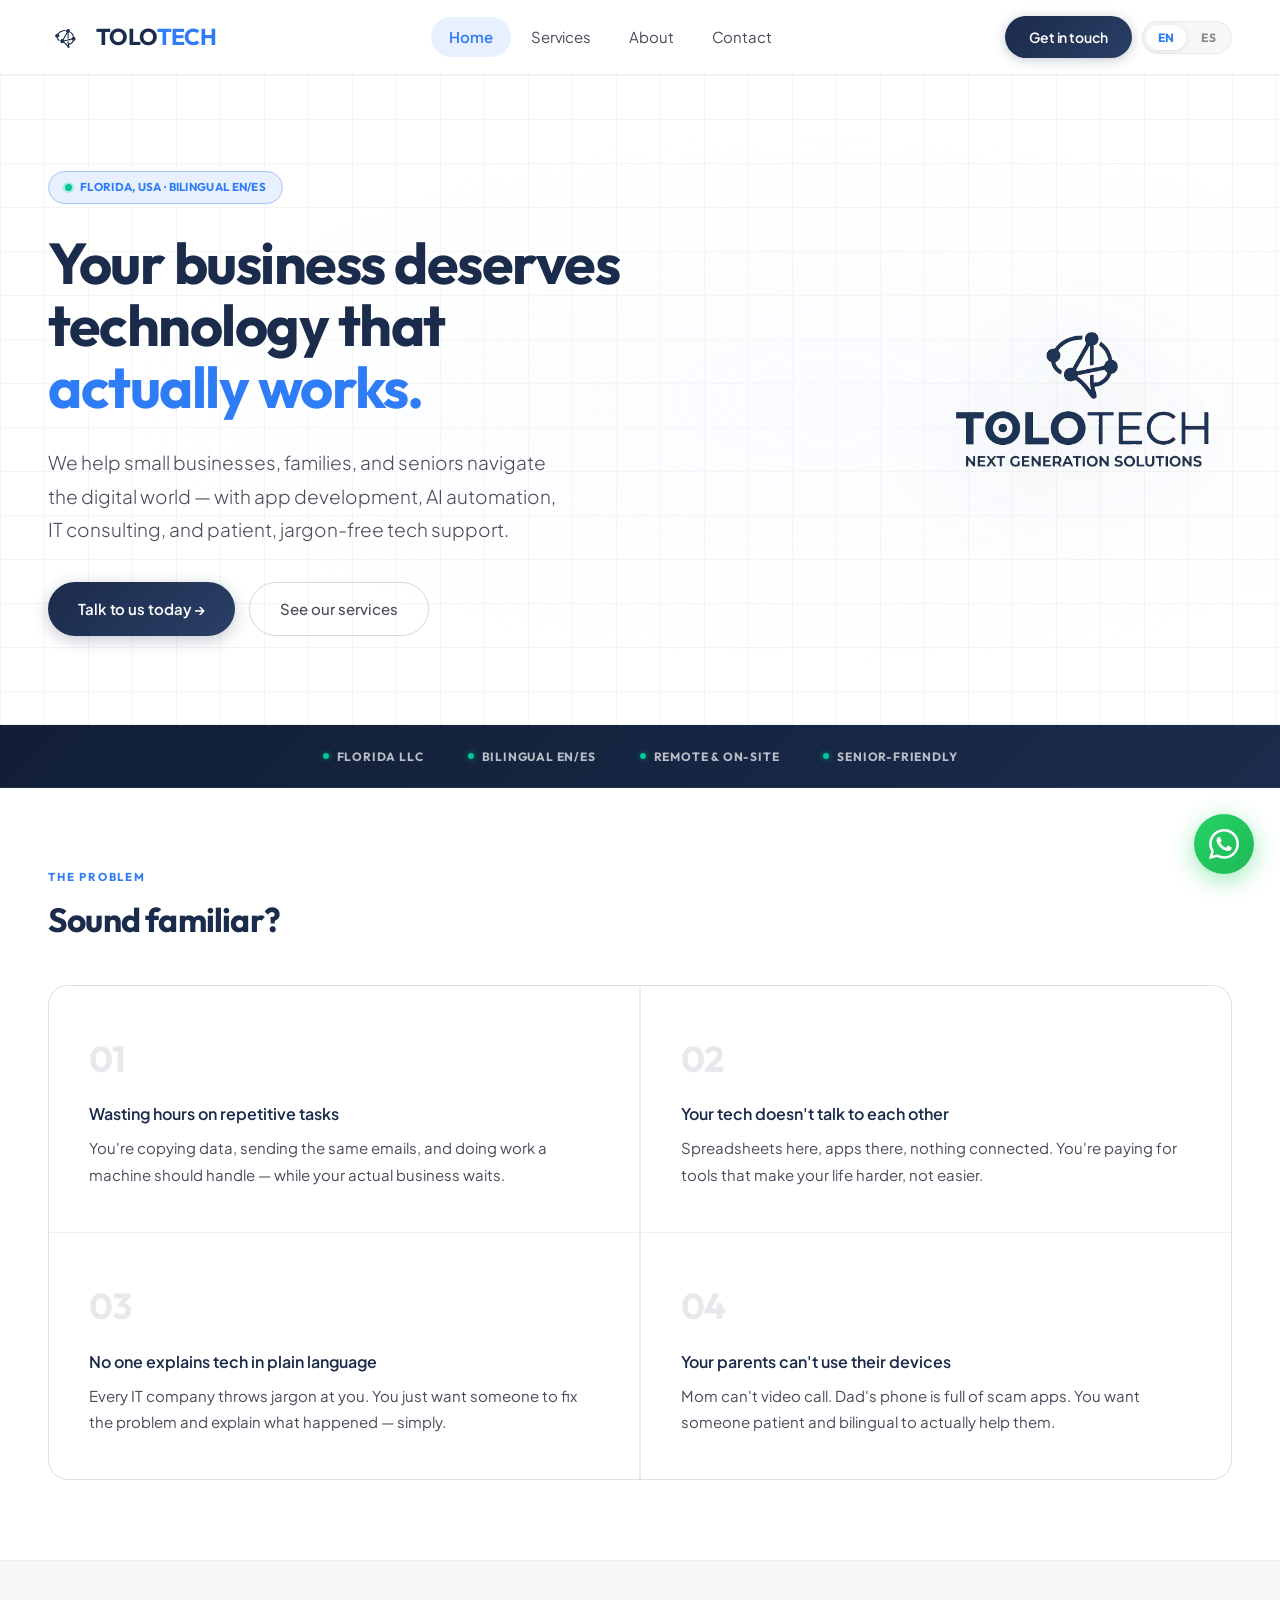
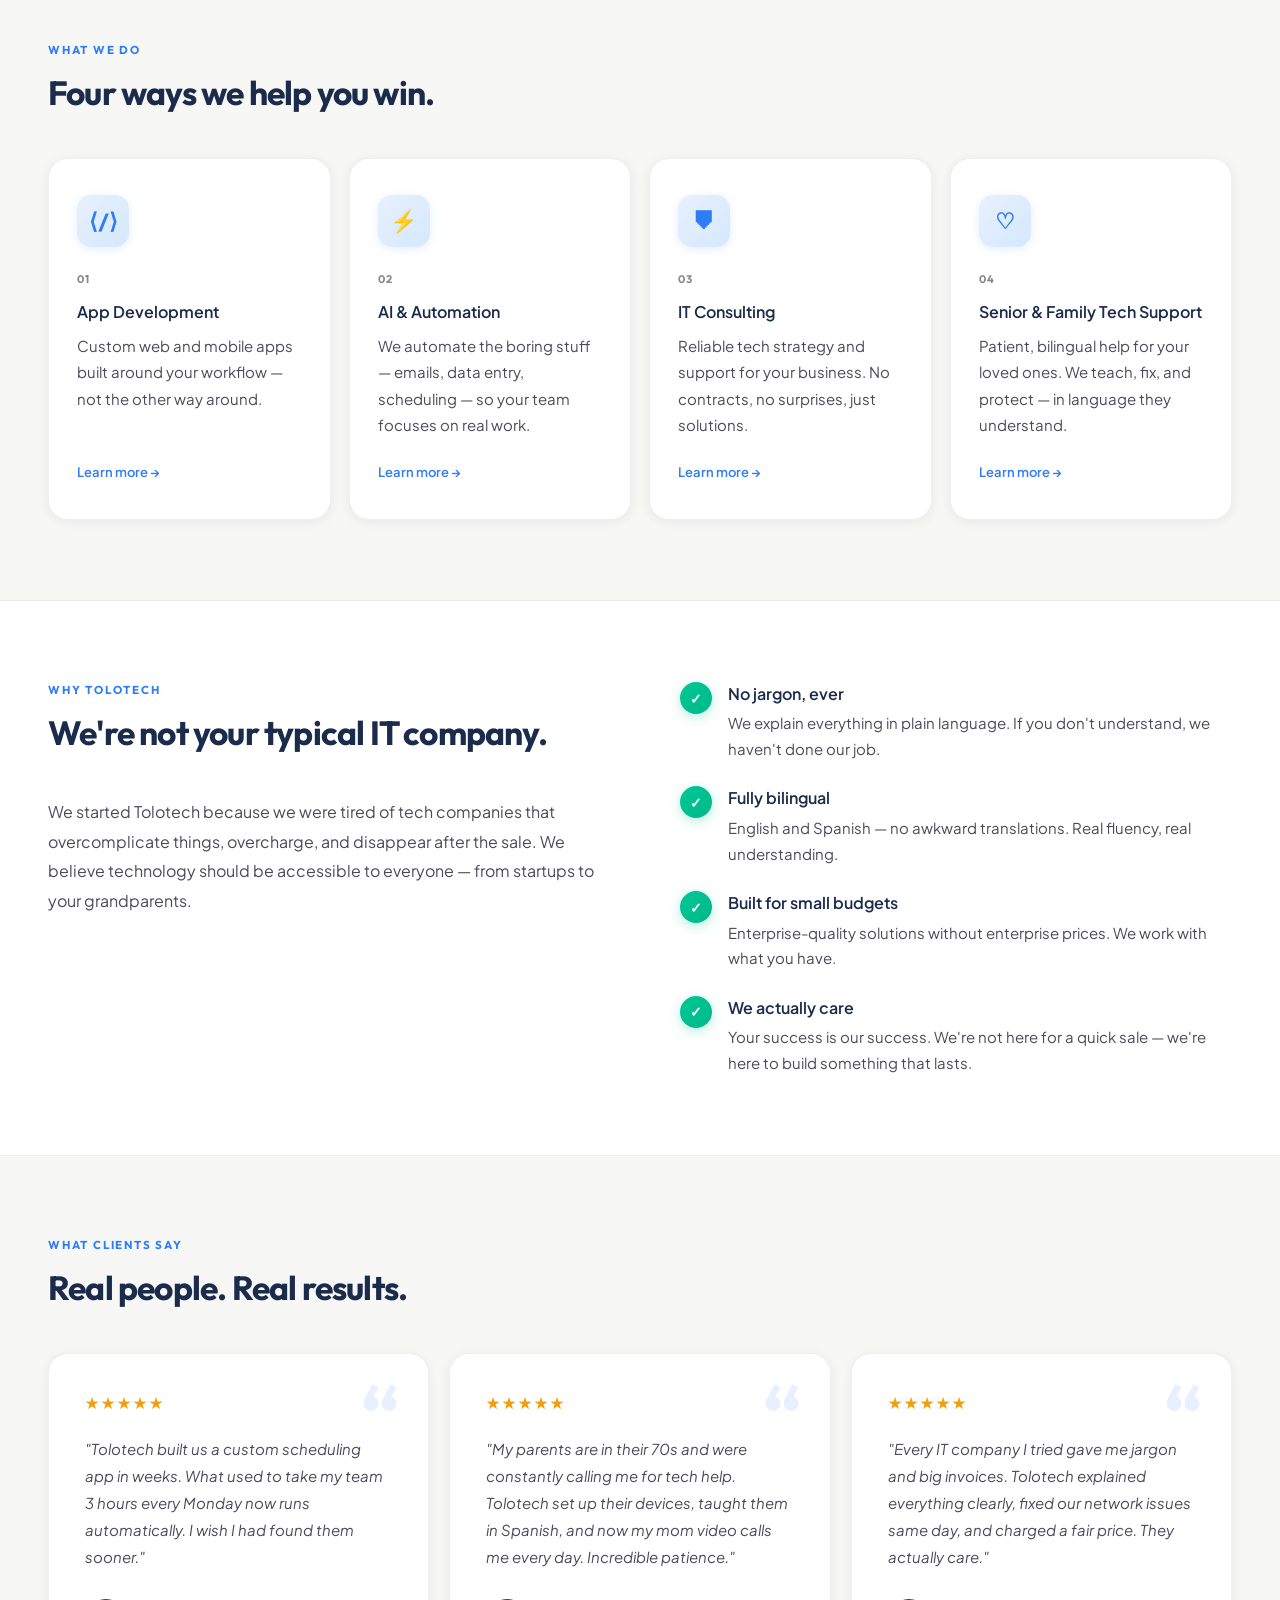
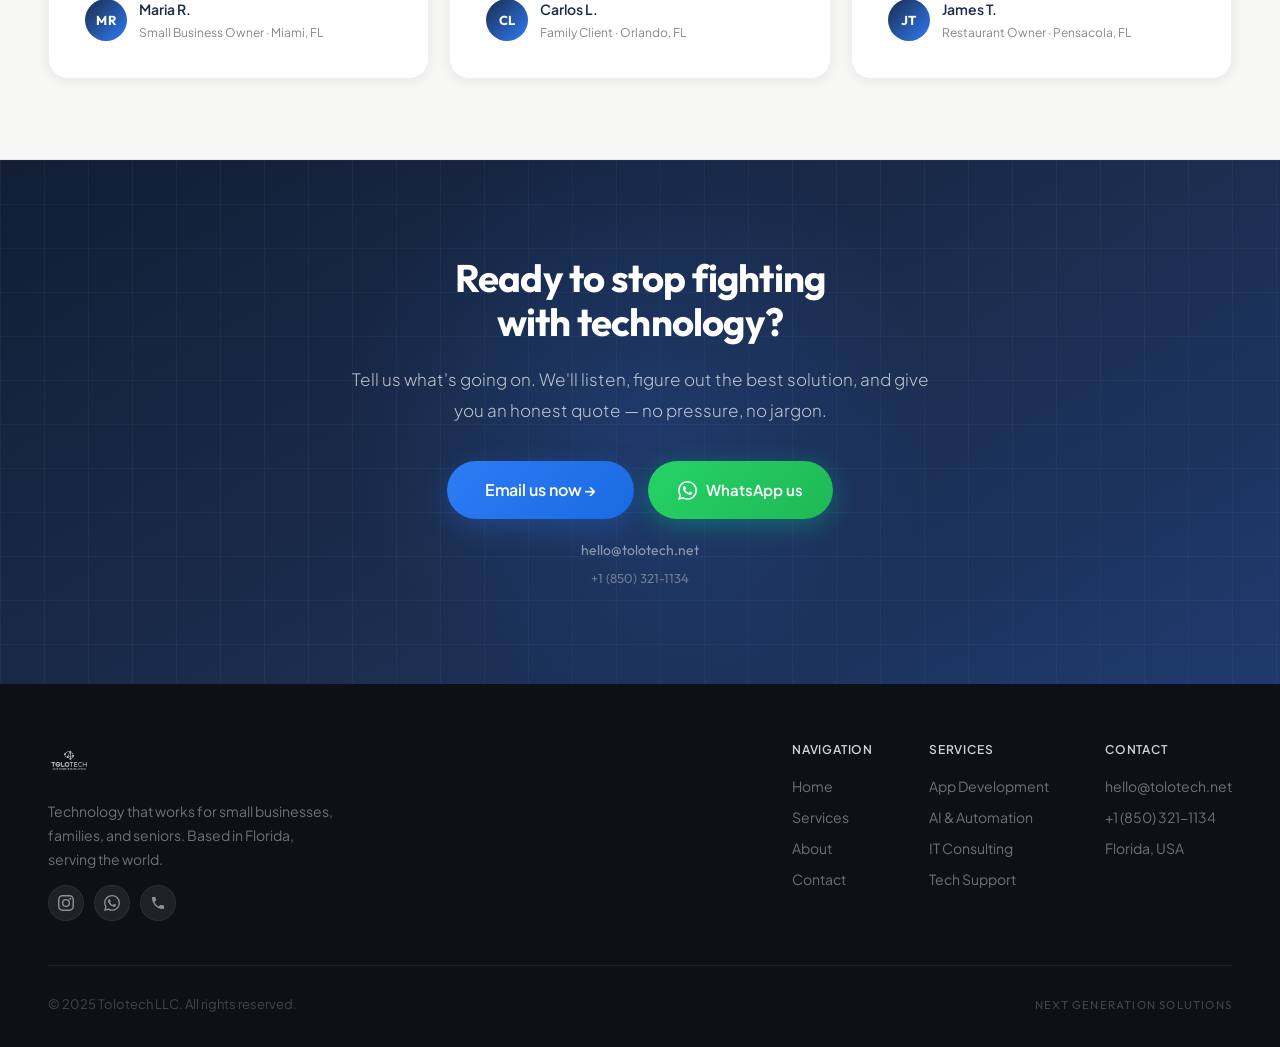
==== index.html @ fdf42aa0 "Replace Gmail with hello@tolotech.net + add testimonials section Co-Authored-By: Claude Sonnet 4.6 <" ====
<!DOCTYPE html>
<html lang="en">
<head>
<meta charset="UTF-8"><meta name="viewport" content="width=device-width, initial-scale=1.0">
<title>Tolotech — Next Generation Solutions</title>
<meta name="description" content="Florida-based tech company helping small businesses, families & seniors. App development, AI automation, IT consulting & bilingual tech support.">
<link rel="icon" type="image/png" href="assets/icon.png">
<link rel="preconnect" href="https://fonts.googleapis.com">
<link rel="preconnect" href="https://fonts.gstatic.com" crossorigin>
<link href="https://fonts.googleapis.com/css2?family=Plus+Jakarta+Sans:wght@300;400;500;600;700;800&family=Outfit:wght@400;600;700;800&display=swap" rel="stylesheet">
<link rel="stylesheet" href="assets/style.css">
</head>
<body>
<nav class="t-nav" id="navbar">
<a href="index.html" class="t-logo-wrap"><img src="assets/icon.png" alt="Tolotech" class="t-logo-icon"><span class="t-logo-text">TOLO<span>TECH</span></span></a>
<div class="t-nav-center">
<a href="index.html" class="t-nav-link active" id="nav-home">Home</a>
<a href="services.html" class="t-nav-link" id="nav-services">Services</a>
<a href="about.html" class="t-nav-link" id="nav-about">About</a>
<a href="contact.html" class="t-nav-link" id="nav-contact">Contact</a>
</div>
<div class="t-nav-right">
<a href="contact.html" class="t-nav-cta" id="nav-cta">Get in touch</a>
<div class="lang-toggle"><button class="lang-btn active" id="btn-en" onclick="setLang('en')">EN</button><button class="lang-btn" id="btn-es" onclick="setLang('es')">ES</button></div>
<button class="t-hamburger" onclick="toggleMenu()" aria-label="Menu"><span></span><span></span><span></span></button>
</div>
<div class="t-mobile-menu" id="mobile-menu">
<a href="index.html" class="t-mobile-link active" id="m-nav-home">Home</a>
<a href="services.html" class="t-mobile-link" id="m-nav-services">Services</a>
<a href="about.html" class="t-mobile-link" id="m-nav-about">About</a>
<a href="contact.html" class="t-mobile-link" id="m-nav-contact">Contact</a>
</div>
</nav>

<section class="t-hero">
<div class="t-grid-bg"></div>
<div class="t-hero-content">
<div class="t-badge"><div class="t-badge-dot"></div><span id="hero-badge">FLORIDA, USA · BILINGUAL EN/ES</span></div>
<h1 id="hero-h1">Your business deserves<br>technology that<br><span class="ta">actually works.</span></h1>
<p class="t-hero-sub" id="hero-sub">We help small businesses, families, and seniors navigate the digital world — with app development, AI automation, IT consulting, and patient, jargon-free tech support.</p>
<div class="t-hero-actions">
<a href="contact.html" class="t-btn-primary"><span id="hero-cta1">Talk to us today →</span></a>
<a href="services.html" class="t-btn-ghost"><span id="hero-cta2">See our services</span></a>
</div>
</div>
<div class="t-hero-visual"><img src="assets/logo.png" alt="Tolotech" class="t-hero-logo"></div>
</section>

<div class="t-trust">
<div class="t-trust-item"><div class="t-trust-dot"></div><span id="tr1">FLORIDA LLC</span></div>
<div class="t-trust-item"><div class="t-trust-dot"></div><span id="tr2">BILINGUAL EN/ES</span></div>
<div class="t-trust-item"><div class="t-trust-dot"></div><span id="tr3">REMOTE & ON-SITE</span></div>
<div class="t-trust-item"><div class="t-trust-dot"></div><span id="tr4">SENIOR-FRIENDLY</span></div>
</div>

<section class="t-problems">
<div class="t-section-label" id="prob-label">THE PROBLEM</div>
<h2 class="t-section-h2" id="prob-h2">Sound familiar?</h2>
<div class="t-problem-grid">
<div class="t-problem-card"><div class="t-problem-num">01</div><h3 id="pr1-h">Wasting hours on repetitive tasks</h3><p id="pr1-p">You're copying data, sending the same emails, and doing work a machine should handle — while your actual business waits.</p></div>
<div class="t-problem-card"><div class="t-problem-num">02</div><h3 id="pr2-h">Your tech doesn't talk to each other</h3><p id="pr2-p">Spreadsheets here, apps there, nothing connected. You're paying for tools that make your life harder, not easier.</p></div>
<div class="t-problem-card"><div class="t-problem-num">03</div><h3 id="pr3-h">No one explains tech in plain language</h3><p id="pr3-p">Every IT company throws jargon at you. You just want someone to fix the problem and explain what happened — simply.</p></div>
<div class="t-problem-card"><div class="t-problem-num">04</div><h3 id="pr4-h">Your parents can't use their devices</h3><p id="pr4-p">Mom can't video call. Dad's phone is full of scam apps. You want someone patient and bilingual to actually help them.</p></div>
</div>
</section>

<section class="t-services-preview">
<div class="t-section-label" id="svc-label">WHAT WE DO</div>
<h2 class="t-section-h2" id="svc-h2">Four ways we help you win.</h2>
<div class="t-svc-grid">
<a href="services.html#apps" class="t-svc-card"><div class="t-svc-icon">⟨/⟩</div><div class="t-svc-num">01</div><h3 id="sv1-h">App Development</h3><p id="sv1-p">Custom web and mobile apps built around your workflow — not the other way around.</p><span class="t-svc-arrow" id="sv1-link">Learn more →</span></a>
<a href="services.html#ai" class="t-svc-card"><div class="t-svc-icon">⚡</div><div class="t-svc-num">02</div><h3 id="sv2-h">AI & Automation</h3><p id="sv2-p">We automate the boring stuff — emails, data entry, scheduling — so your team focuses on real work.</p><span class="t-svc-arrow" id="sv2-link">Learn more →</span></a>
<a href="services.html#it" class="t-svc-card"><div class="t-svc-icon">⛊</div><div class="t-svc-num">03</div><h3 id="sv3-h">IT Consulting</h3><p id="sv3-p">Reliable tech strategy and support for your business. No contracts, no surprises, just solutions.</p><span class="t-svc-arrow" id="sv3-link">Learn more →</span></a>
<a href="services.html#support" class="t-svc-card"><div class="t-svc-icon">♡</div><div class="t-svc-num">04</div><h3 id="sv4-h">Senior & Family Tech Support</h3><p id="sv4-p">Patient, bilingual help for your loved ones. We teach, fix, and protect — in language they understand.</p><span class="t-svc-arrow" id="sv4-link">Learn more →</span></a>
</div>
</section>

<section class="t-why">
<div class="t-why-left">
<div class="t-section-label" id="why-label">WHY TOLOTECH</div>
<h2 class="t-section-h2" id="why-h2">We're not your typical IT company.</h2>
<p id="why-p">We started Tolotech because we were tired of tech companies that overcomplicate things, overcharge, and disappear after the sale. We believe technology should be accessible to everyone — from startups to your grandparents.</p>
</div>
<div class="t-why-right">
<div class="t-why-item"><div class="t-why-check">✓</div><div><h4 id="w1-h">No jargon, ever</h4><p id="w1-p">We explain everything in plain language. If you don't understand, we haven't done our job.</p></div></div>
<div class="t-why-item"><div class="t-why-check">✓</div><div><h4 id="w2-h">Fully bilingual</h4><p id="w2-p">English and Spanish — no awkward translations. Real fluency, real understanding.</p></div></div>
<div class="t-why-item"><div class="t-why-check">✓</div><div><h4 id="w3-h">Built for small budgets</h4><p id="w3-p">Enterprise-quality solutions without enterprise prices. We work with what you have.</p></div></div>
<div class="t-why-item"><div class="t-why-check">✓</div><div><h4 id="w4-h">We actually care</h4><p id="w4-p">Your success is our success. We're not here for a quick sale — we're here to build something that lasts.</p></div></div>
</div>
</section>

<section class="t-testimonials">
<div class="t-section-label" id="test-label">WHAT CLIENTS SAY</div>
<h2 class="t-section-h2" id="test-h2">Real people. Real results.</h2>
<div class="t-test-grid">

<div class="t-test-card">
<div class="t-test-stars">★★★★★</div>
<p class="t-test-quote" id="test1-q">"Tolotech built us a custom scheduling app in weeks. What used to take my team 3 hours every Monday now runs automatically. I wish I had found them sooner."</p>
<div class="t-test-author">
<div class="t-test-avatar">MR</div>
<div><strong id="test1-name">Maria R.</strong><span id="test1-role">Small Business Owner · Miami, FL</span></div>
</div>
</div>

<div class="t-test-card">
<div class="t-test-stars">★★★★★</div>
<p class="t-test-quote" id="test2-q">"My parents are in their 70s and were constantly calling me for tech help. Tolotech set up their devices, taught them in Spanish, and now my mom video calls me every day. Incredible patience."</p>
<div class="t-test-author">
<div class="t-test-avatar">CL</div>
<div><strong id="test2-name">Carlos L.</strong><span id="test2-role">Family Client · Orlando, FL</span></div>
</div>
</div>

<div class="t-test-card">
<div class="t-test-stars">★★★★★</div>
<p class="t-test-quote" id="test3-q">"Every IT company I tried gave me jargon and big invoices. Tolotech explained everything clearly, fixed our network issues same day, and charged a fair price. They actually care."</p>
<div class="t-test-author">
<div class="t-test-avatar">JT</div>
<div><strong id="test3-name">James T.</strong><span id="test3-role">Restaurant Owner · Pensacola, FL</span></div>
</div>
</div>

</div>
</section>

<section class="t-cta-banner">
<div class="t-cta-inner">
<h2 id="cta-h2">Ready to stop fighting<br>with technology?</h2>
<p id="cta-p">Tell us what's going on. We'll listen, figure out the best solution, and give you an honest quote — no pressure, no jargon.</p>
<div class="t-cta-actions">
<a href="mailto:hello@tolotech.net?subject=Hello%20Tolotech" class="t-btn-primary t-btn-lg"><span id="cta-btn">Email us now →</span></a>
<a href="https://wa.me/18503211134" target="_blank" class="t-btn-whatsapp t-btn-lg"><svg viewBox="0 0 24 24"><path d="M17.472 14.382c-.297-.149-1.758-.867-2.03-.967-.273-.099-.471-.148-.67.15-.197.297-.767.966-.94 1.164-.173.199-.347.223-.644.075-.297-.15-1.255-.463-2.39-1.475-.883-.788-1.48-1.761-1.653-2.059-.173-.297-.018-.458.13-.606.134-.133.298-.347.446-.52.149-.174.198-.298.298-.497.099-.198.05-.371-.025-.52-.075-.149-.669-1.612-.916-2.207-.242-.579-.487-.5-.669-.51-.173-.008-.371-.01-.57-.01-.198 0-.52.074-.792.372-.272.297-1.04 1.016-1.04 2.479 0 1.462 1.065 2.875 1.213 3.074.149.198 2.096 3.2 5.077 4.487.709.306 1.262.489 1.694.625.712.227 1.36.195 1.871.118.571-.085 1.758-.719 2.006-1.413.248-.694.248-1.289.173-1.413-.074-.124-.272-.198-.57-.347m-5.421 7.403h-.004a9.87 9.87 0 01-5.031-1.378l-.361-.214-3.741.982.998-3.648-.235-.374a9.86 9.86 0 01-1.51-5.26c.001-5.45 4.436-9.884 9.888-9.884 2.64 0 5.122 1.03 6.988 2.898a9.825 9.825 0 012.893 6.994c-.003 5.45-4.437 9.884-9.885 9.884m8.413-18.297A11.815 11.815 0 0012.05 0C5.495 0 .16 5.335.157 11.892c0 2.096.547 4.142 1.588 5.945L.057 24l6.305-1.654a11.882 11.882 0 005.683 1.448h.005c6.554 0 11.89-5.335 11.893-11.893a11.821 11.821 0 00-3.48-8.413z"/></svg><span class="wa-btn-text">WhatsApp us</span></a>
</div>
<a class="t-cta-email" href="mailto:hello@tolotech.net">hello@tolotech.net</a>
<span class="t-cta-phone">+1 (850) 321-1134</span>
</div>
</section>

<footer class="t-footer">
<div class="t-footer-top">
<div class="t-footer-brand">
<img src="assets/logo.png" alt="Tolotech" class="t-footer-logo">
<p id="ft-desc">Technology that works for small businesses, families, and seniors. Based in Florida, serving the world.</p>
<div class="t-footer-social">
<a href="https://instagram.com/tolotech25" target="_blank" aria-label="Instagram"><svg viewBox="0 0 24 24"><path d="M12 2.163c3.204 0 3.584.012 4.85.07 3.252.148 4.771 1.691 4.919 4.919.058 1.265.069 1.645.069 4.849 0 3.205-.012 3.584-.069 4.849-.149 3.225-1.664 4.771-4.919 4.919-1.266.058-1.644.07-4.85.07-3.204 0-3.584-.012-4.849-.07-3.26-.149-4.771-1.699-4.919-4.92-.058-1.265-.07-1.644-.07-4.849 0-3.204.013-3.583.07-4.849.149-3.227 1.664-4.771 4.919-4.919 1.266-.057 1.645-.069 4.849-.069zM12 0C8.741 0 8.333.014 7.053.072 2.695.272.273 2.69.073 7.052.014 8.333 0 8.741 0 12c0 3.259.014 3.668.072 4.948.2 4.358 2.618 6.78 6.98 6.98C8.333 23.986 8.741 24 12 24c3.259 0 3.668-.014 4.948-.072 4.354-.2 6.782-2.618 6.979-6.98.059-1.28.073-1.689.073-4.948 0-3.259-.014-3.667-.072-4.947-.196-4.354-2.617-6.78-6.979-6.98C15.668.014 15.259 0 12 0zm0 5.838a6.162 6.162 0 100 12.324 6.162 6.162 0 000-12.324zM12 16a4 4 0 110-8 4 4 0 010 8zm6.406-11.845a1.44 1.44 0 100 2.881 1.44 1.44 0 000-2.881z"/></svg></a>
<a href="https://wa.me/18503211134" target="_blank" aria-label="WhatsApp"><svg viewBox="0 0 24 24"><path d="M17.472 14.382c-.297-.149-1.758-.867-2.03-.967-.273-.099-.471-.148-.67.15-.197.297-.767.966-.94 1.164-.173.199-.347.223-.644.075-.297-.15-1.255-.463-2.39-1.475-.883-.788-1.48-1.761-1.653-2.059-.173-.297-.018-.458.13-.606.134-.133.298-.347.446-.52.149-.174.198-.298.298-.497.099-.198.05-.371-.025-.52-.075-.149-.669-1.612-.916-2.207-.242-.579-.487-.5-.669-.51-.173-.008-.371-.01-.57-.01-.198 0-.52.074-.792.372-.272.297-1.04 1.016-1.04 2.479 0 1.462 1.065 2.875 1.213 3.074.149.198 2.096 3.2 5.077 4.487.709.306 1.262.489 1.694.625.712.227 1.36.195 1.871.118.571-.085 1.758-.719 2.006-1.413.248-.694.248-1.289.173-1.413-.074-.124-.272-.198-.57-.347m-5.421 7.403h-.004a9.87 9.87 0 01-5.031-1.378l-.361-.214-3.741.982.998-3.648-.235-.374a9.86 9.86 0 01-1.51-5.26c.001-5.45 4.436-9.884 9.888-9.884 2.64 0 5.122 1.03 6.988 2.898a9.825 9.825 0 012.893 6.994c-.003 5.45-4.437 9.884-9.885 9.884m8.413-18.297A11.815 11.815 0 0012.05 0C5.495 0 .16 5.335.157 11.892c0 2.096.547 4.142 1.588 5.945L.057 24l6.305-1.654a11.882 11.882 0 005.683 1.448h.005c6.554 0 11.89-5.335 11.893-11.893a11.821 11.821 0 00-3.48-8.413z"/></svg></a>
<a href="tel:+18503211134" aria-label="Phone"><svg viewBox="0 0 24 24"><path d="M6.62 10.79c1.44 2.83 3.76 5.14 6.59 6.59l2.2-2.2c.27-.27.67-.36 1.02-.24 1.12.37 2.33.57 3.57.57.55 0 1 .45 1 1V20c0 .55-.45 1-1 1-9.39 0-17-7.61-17-17 0-.55.45-1 1-1h3.5c.55 0 1 .45 1 1 0 1.25.2 2.45.57 3.57.11.35.03.74-.25 1.02l-2.2 2.2z"/></svg></a>
</div>
</div>
<div class="t-footer-links">
<div class="t-footer-col"><h4 id="ft-nav-title">Navigation</h4><a href="index.html" id="ft-home">Home</a><a href="services.html" id="ft-services">Services</a><a href="about.html" id="ft-about">About</a><a href="contact.html" id="ft-contact">Contact</a></div>
<div class="t-footer-col"><h4 id="ft-svc-title">Services</h4><a href="services.html#apps" id="ft-s1">App Development</a><a href="services.html#ai" id="ft-s2">AI & Automation</a><a href="services.html#it" id="ft-s3">IT Consulting</a><a href="services.html#support" id="ft-s4">Tech Support</a></div>
<div class="t-footer-col"><h4 id="ft-contact-title">Contact</h4><a href="mailto:hello@tolotech.net">hello@tolotech.net</a><a href="tel:+18503211134" id="ft-phone">+1 (850) 321-1134</a><span id="ft-loc">Florida, USA</span></div>
</div>
</div>
<div class="t-footer-bottom"><span>© 2025 Tolotech LLC. <span id="ft-rights">All rights reserved.</span></span><span class="t-footer-tagline" id="ft-tag">Next Generation Solutions</span></div>
</footer>

<a href="https://wa.me/18503211134" target="_blank" class="t-wa-float" aria-label="WhatsApp"><svg viewBox="0 0 24 24"><path d="M17.472 14.382c-.297-.149-1.758-.867-2.03-.967-.273-.099-.471-.148-.67.15-.197.297-.767.966-.94 1.164-.173.199-.347.223-.644.075-.297-.15-1.255-.463-2.39-1.475-.883-.788-1.48-1.761-1.653-2.059-.173-.297-.018-.458.13-.606.134-.133.298-.347.446-.52.149-.174.198-.298.298-.497.099-.198.05-.371-.025-.52-.075-.149-.669-1.612-.916-2.207-.242-.579-.487-.5-.669-.51-.173-.008-.371-.01-.57-.01-.198 0-.52.074-.792.372-.272.297-1.04 1.016-1.04 2.479 0 1.462 1.065 2.875 1.213 3.074.149.198 2.096 3.2 5.077 4.487.709.306 1.262.489 1.694.625.712.227 1.36.195 1.871.118.571-.085 1.758-.719 2.006-1.413.248-.694.248-1.289.173-1.413-.074-.124-.272-.198-.57-.347m-5.421 7.403h-.004a9.87 9.87 0 01-5.031-1.378l-.361-.214-3.741.982.998-3.648-.235-.374a9.86 9.86 0 01-1.51-5.26c.001-5.45 4.436-9.884 9.888-9.884 2.64 0 5.122 1.03 6.988 2.898a9.825 9.825 0 012.893 6.994c-.003 5.45-4.437 9.884-9.885 9.884m8.413-18.297A11.815 11.815 0 0012.05 0C5.495 0 .16 5.335.157 11.892c0 2.096.547 4.142 1.588 5.945L.057 24l6.305-1.654a11.882 11.882 0 005.683 1.448h.005c6.554 0 11.89-5.335 11.893-11.893a11.821 11.821 0 00-3.48-8.413z"/></svg></a>

<script src="assets/lang.js"></script>
</body>
</html>
---- assets/style.css ----
/* ══════════════════════════════════════
   TOLOTECH — Global Stylesheet v3 Premium
   ══════════════════════════════════════ */

:root {
  --navy: #1B2B4B;
  --navy-light: #2a3f66;
  --navy-deep: #111e36;
  --blue: #2E7CF6;
  --blue-light: #e8f0fe;
  --blue-border: #a4c2f4;
  --blue-mid: #1a6ae0;
  --teal: #00C896;
  --teal-light: #e0faf3;
  --coral: #FF6B35;
  --text: #1a1a1a;
  --text-secondary: #4a4a5a;
  --text-muted: #888;
  --border: #e0e0e0;
  --bg: #ffffff;
  --bg-alt: #f7f7f5;
  --bg-dark: #0d1117;
  --radius: 10px;
  --radius-lg: 16px;
  --radius-xl: 20px;
  --shadow-sm: 0 2px 12px rgba(27,43,75,0.07);
  --shadow-md: 0 8px 32px rgba(27,43,75,0.10);
  --shadow-lg: 0 16px 56px rgba(27,43,75,0.13);
  --shadow-blue: 0 8px 28px rgba(46,124,246,0.28);
  --shadow-teal: 0 6px 24px rgba(0,200,150,0.35);
}

*, *::before, *::after { box-sizing: border-box; margin: 0; padding: 0; }
html { scroll-behavior: smooth; }
body {
  font-family: 'Plus Jakarta Sans', -apple-system, BlinkMacSystemFont, sans-serif;
  background: var(--bg);
  color: var(--text);
  -webkit-font-smoothing: antialiased;
  -moz-osx-font-smoothing: grayscale;
  font-size: 16px;
  line-height: 1.6;
}
a { text-decoration: none; color: inherit; }
img { display: block; }

/* ── NAVBAR ── */
.t-nav {
  display: flex;
  align-items: center;
  justify-content: space-between;
  padding: 1rem 3rem;
  border-bottom: 1px solid rgba(27,43,75,0.07);
  position: sticky;
  top: 0;
  z-index: 1000;
  background: rgba(255,255,255,0.97);
  backdrop-filter: blur(24px);
  -webkit-backdrop-filter: blur(24px);
  transition: box-shadow 0.3s, border-color 0.3s;
}
.t-nav.scrolled {
  box-shadow: 0 4px 40px rgba(27,43,75,0.10);
  border-bottom-color: rgba(27,43,75,0.05);
}
.t-logo-wrap { display: flex; align-items: center; gap: 10px; }
.t-logo-icon { height: 38px; width: 38px; object-fit: contain; }
.t-logo-text {
  font-family: 'Outfit', sans-serif;
  font-size: 23px;
  font-weight: 700;
  color: var(--navy);
  letter-spacing: -0.6px;
}
.t-logo-text span { color: var(--blue); }
.t-logo-img { height: 44px; width: auto; }
.t-nav-center { display: flex; align-items: center; gap: 2px; }
.t-nav-link {
  font-size: 15px;
  color: var(--text-secondary);
  padding: 8px 18px;
  border-radius: 99px;
  transition: all 0.2s;
  font-weight: 400;
  letter-spacing: -0.1px;
}
.t-nav-link:hover { background: var(--bg-alt); color: var(--navy); }
.t-nav-link.active { color: var(--blue); font-weight: 600; background: var(--blue-light); }
.t-nav-right { display: flex; align-items: center; gap: 10px; }
.t-nav-cta {
  font-size: 14px;
  font-weight: 600;
  color: #fff;
  background: linear-gradient(135deg, var(--navy), var(--navy-light));
  border-radius: 99px;
  padding: 10px 24px;
  transition: all 0.25s;
  letter-spacing: -0.1px;
  box-shadow: 0 2px 12px rgba(27,43,75,0.25);
}
.t-nav-cta:hover {
  background: linear-gradient(135deg, var(--blue), var(--blue-mid));
  transform: translateY(-1px);
  box-shadow: var(--shadow-blue);
}
.lang-toggle {
  display: flex;
  gap: 3px;
  background: var(--bg-alt);
  border-radius: 99px;
  padding: 3px;
  border: 1px solid rgba(27,43,75,0.07);
}
.lang-btn {
  font-family: 'Outfit', sans-serif;
  font-size: 12px;
  font-weight: 700;
  padding: 5px 12px;
  border-radius: 99px;
  border: none;
  background: transparent;
  color: var(--text-muted);
  cursor: pointer;
  transition: all 0.2s;
  letter-spacing: 0.3px;
}
.lang-btn.active {
  background: #fff;
  color: var(--blue);
  box-shadow: 0 1px 6px rgba(0,0,0,0.1);
}

/* Hamburger */
.t-hamburger {
  display: none;
  background: none;
  border: none;
  cursor: pointer;
  width: 28px;
  height: 20px;
  position: relative;
  flex-direction: column;
  justify-content: space-between;
}
.t-hamburger span {
  display: block;
  height: 2px;
  width: 100%;
  background: var(--text);
  border-radius: 2px;
  transition: all 0.3s;
}
.t-hamburger.open span:nth-child(1) { transform: translateY(9px) rotate(45deg); }
.t-hamburger.open span:nth-child(2) { opacity: 0; }
.t-hamburger.open span:nth-child(3) { transform: translateY(-9px) rotate(-45deg); }
.t-mobile-menu {
  display: none;
  position: absolute;
  top: 100%;
  left: 0;
  right: 0;
  background: rgba(255,255,255,0.98);
  backdrop-filter: blur(20px);
  -webkit-backdrop-filter: blur(20px);
  border-bottom: 1px solid var(--border);
  flex-direction: column;
  padding: 0.75rem 1.5rem 1.25rem;
  box-shadow: 0 16px 40px rgba(27,43,75,0.10);
}
.t-mobile-menu.open { display: flex; }
.t-mobile-link {
  font-size: 16px;
  padding: 13px 0;
  color: var(--text-secondary);
  border-bottom: 1px solid rgba(27,43,75,0.06);
  font-weight: 400;
}
.t-mobile-link:last-child { border-bottom: none; }
.t-mobile-link.active { color: var(--blue); font-weight: 600; }

/* ── HERO ── */
.t-hero {
  position: relative;
  padding: 6rem 3rem 5.5rem;
  border-bottom: 1px solid rgba(27,43,75,0.07);
  overflow: hidden;
  display: flex;
  align-items: center;
  justify-content: space-between;
  gap: 3.5rem;
  min-height: 580px;
}
.t-grid-bg {
  position: absolute;
  inset: 0;
  background-image:
    linear-gradient(var(--border) 1px, transparent 1px),
    linear-gradient(90deg, var(--border) 1px, transparent 1px);
  background-size: 44px 44px;
  opacity: 0.35;
  pointer-events: none;
}
.t-grid-bg::after {
  content: '';
  position: absolute;
  inset: 0;
  background: radial-gradient(ellipse 80% 60% at 65% 50%, rgba(232,240,254,0.6) 0%, transparent 70%);
}
.t-hero-content { position: relative; flex: 1; max-width: 660px; }
.t-hero-visual {
  position: relative;
  flex-shrink: 0;
  display: flex;
  align-items: center;
  justify-content: center;
}
.t-hero-logo {
  width: 300px;
  height: 300px;
  object-fit: contain;
  filter: drop-shadow(0 12px 50px rgba(27,43,75,0.15));
  animation: float 6s ease-in-out infinite;
}
@keyframes float {
  0%, 100% { transform: translateY(0) rotate(0deg); }
  50% { transform: translateY(-14px) rotate(0.5deg); }
}
.t-badge {
  display: inline-flex;
  align-items: center;
  gap: 8px;
  font-family: 'Outfit', sans-serif;
  font-size: 11.5px;
  font-weight: 700;
  color: var(--blue);
  background: var(--blue-light);
  border: 1px solid var(--blue-border);
  border-radius: 99px;
  padding: 6px 16px;
  margin-bottom: 1.75rem;
  letter-spacing: 0.3px;
}
.t-badge-dot {
  width: 7px;
  height: 7px;
  border-radius: 50%;
  background: var(--teal);
  animation: pulse 2s infinite;
  box-shadow: 0 0 0 2px rgba(0,200,150,0.25);
}
@keyframes pulse {
  0%, 100% { opacity: 1; box-shadow: 0 0 0 2px rgba(0,200,150,0.25); }
  50% { opacity: 0.5; box-shadow: 0 0 0 5px rgba(0,200,150,0.08); }
}
.t-hero h1 {
  font-family: 'Outfit', sans-serif;
  font-size: clamp(2.1rem, 5vw, 3.6rem);
  font-weight: 700;
  line-height: 1.08;
  margin: 0 0 1.75rem;
  letter-spacing: -1.5px;
  color: var(--navy);
}
.ta { color: var(--blue); }
.t-hero-sub {
  font-size: clamp(16px, 2vw, 19px);
  line-height: 1.75;
  color: var(--text-secondary);
  max-width: 520px;
  margin: 0 0 2.25rem;
  font-weight: 300;
}
.t-hero-actions { display: flex; gap: 14px; flex-wrap: wrap; }

/* Buttons */
.t-btn-primary {
  display: inline-flex;
  align-items: center;
  justify-content: center;
  font-family: 'Plus Jakarta Sans', sans-serif;
  font-size: 15px;
  font-weight: 600;
  color: #fff;
  background: linear-gradient(135deg, var(--navy), var(--navy-light));
  border: none;
  border-radius: 99px;
  padding: 14px 30px;
  cursor: pointer;
  transition: all 0.25s;
  text-decoration: none;
  box-shadow: 0 4px 16px rgba(27,43,75,0.25);
  letter-spacing: -0.1px;
}
.t-btn-primary:hover {
  background: linear-gradient(135deg, var(--blue), var(--blue-mid));
  transform: translateY(-2px);
  box-shadow: var(--shadow-blue);
}
.t-btn-lg { padding: 16px 38px; font-size: 16px; }
.t-btn-ghost {
  display: inline-flex;
  align-items: center;
  justify-content: center;
  font-family: 'Plus Jakarta Sans', sans-serif;
  font-size: 15px;
  font-weight: 500;
  color: var(--text-secondary);
  background: transparent;
  border: 1.5px solid rgba(27,43,75,0.18);
  border-radius: 99px;
  padding: 14px 30px;
  cursor: pointer;
  transition: all 0.25s;
  text-decoration: none;
}
.t-btn-ghost:hover {
  border-color: var(--navy);
  color: var(--navy);
  background: var(--bg-alt);
  transform: translateY(-1px);
}
.t-btn-whatsapp {
  display: inline-flex;
  align-items: center;
  justify-content: center;
  gap: 9px;
  font-family: 'Plus Jakarta Sans', sans-serif;
  font-size: 15px;
  font-weight: 600;
  color: #fff;
  background: linear-gradient(135deg, #25D366, #1fb855);
  border: none;
  border-radius: 99px;
  padding: 14px 30px;
  cursor: pointer;
  transition: all 0.25s;
  text-decoration: none;
  box-shadow: var(--shadow-teal);
}
.t-btn-whatsapp:hover {
  background: linear-gradient(135deg, #1fb855, #17a347);
  transform: translateY(-2px);
  box-shadow: 0 10px 32px rgba(37,211,102,0.45);
}
.t-btn-whatsapp svg { width: 19px; height: 19px; fill: #fff; flex-shrink: 0; }

/* ── TRUST BAR ── */
.t-trust {
  padding: 1.35rem 3rem;
  display: flex;
  align-items: center;
  justify-content: center;
  gap: 2.75rem;
  flex-wrap: wrap;
  border-bottom: 1px solid rgba(255,255,255,0.06);
  background: linear-gradient(135deg, var(--navy-deep), var(--navy));
  color: rgba(255,255,255,0.7);
}
.t-trust-item {
  font-family: 'Outfit', sans-serif;
  font-size: 12px;
  font-weight: 700;
  letter-spacing: 0.8px;
  display: flex;
  align-items: center;
  gap: 8px;
}
.t-trust-dot {
  width: 6px;
  height: 6px;
  border-radius: 50%;
  background: var(--teal);
  box-shadow: 0 0 6px rgba(0,200,150,0.6);
}

/* ── SECTION SHARED ── */
.t-section-label {
  font-family: 'Outfit', sans-serif;
  font-size: 11.5px;
  font-weight: 700;
  color: var(--blue);
  letter-spacing: 1.8px;
  margin-bottom: 0.85rem;
  text-transform: uppercase;
}
.t-section-h2 {
  font-family: 'Outfit', sans-serif;
  font-size: clamp(1.5rem, 3.2vw, 2.1rem);
  font-weight: 700;
  letter-spacing: -0.8px;
  margin-bottom: 2.75rem;
  color: var(--navy);
  max-width: 520px;
  line-height: 1.2;
}

/* ── PROBLEMS ── */
.t-problems { padding: 5rem 3rem; border-bottom: 1px solid rgba(27,43,75,0.07); }
.t-problem-grid {
  display: grid;
  grid-template-columns: repeat(2, minmax(0, 1fr));
  gap: 1.5px;
  background: rgba(27,43,75,0.08);
  border: 1px solid rgba(27,43,75,0.08);
  border-radius: var(--radius-xl);
  overflow: hidden;
}
.t-problem-card {
  padding: 2.75rem 2.5rem;
  background: var(--bg);
  transition: background 0.2s;
}
.t-problem-card:hover { background: #fafbff; }
.t-problem-num {
  font-family: 'Outfit', sans-serif;
  font-size: 36px;
  font-weight: 700;
  color: var(--navy);
  opacity: 0.10;
  margin-bottom: 1rem;
  letter-spacing: -1px;
}
.t-problem-card h3 {
  font-size: 16px;
  font-weight: 600;
  margin-bottom: 0.65rem;
  color: var(--navy);
  line-height: 1.35;
}
.t-problem-card p {
  font-size: 15px;
  color: var(--text-secondary);
  line-height: 1.75;
  font-weight: 400;
}

/* ── SERVICES PREVIEW ── */
.t-services-preview {
  padding: 5rem 3rem;
  border-bottom: 1px solid rgba(27,43,75,0.07);
  background: var(--bg-alt);
}
.t-svc-grid {
  display: grid;
  grid-template-columns: repeat(4, minmax(0, 1fr));
  gap: 18px;
}
.t-svc-card {
  background: var(--bg);
  border: 1.5px solid rgba(27,43,75,0.07);
  border-radius: var(--radius-xl);
  padding: 2.25rem 1.75rem;
  transition: all 0.3s cubic-bezier(0.25,0.46,0.45,0.94);
  position: relative;
  overflow: hidden;
  display: flex;
  flex-direction: column;
  box-shadow: var(--shadow-sm);
}
.t-svc-card::before {
  content: '';
  position: absolute;
  top: 0; left: 0; right: 0;
  height: 3px;
  background: linear-gradient(90deg, var(--blue), var(--teal));
  opacity: 0;
  transition: opacity 0.3s;
}
.t-svc-card:hover {
  transform: translateY(-6px);
  box-shadow: var(--shadow-md);
  border-color: var(--blue-border);
}
.t-svc-card:hover::before { opacity: 1; }
.t-svc-icon {
  font-size: 22px;
  width: 52px;
  height: 52px;
  background: linear-gradient(135deg, var(--blue-light), #d4e8fd);
  border-radius: 14px;
  display: flex;
  align-items: center;
  justify-content: center;
  margin-bottom: 1.5rem;
  color: var(--blue);
  font-weight: 700;
  box-shadow: 0 2px 10px rgba(46,124,246,0.12);
}
.t-svc-num {
  font-family: 'Outfit', sans-serif;
  font-size: 11px;
  font-weight: 700;
  color: var(--text-muted);
  letter-spacing: 1.2px;
  margin-bottom: 0.85rem;
}
.t-svc-card h3 {
  font-size: 16px;
  font-weight: 600;
  margin-bottom: 0.65rem;
  color: var(--navy);
  line-height: 1.3;
}
.t-svc-card p {
  font-size: 15px;
  color: var(--text-secondary);
  line-height: 1.75;
  font-weight: 400;
  flex: 1;
}
.t-svc-arrow {
  font-size: 13px;
  font-weight: 600;
  color: var(--blue);
  margin-top: 1.5rem;
  display: inline-block;
  transition: transform 0.2s;
}
.t-svc-card:hover .t-svc-arrow { transform: translateX(3px); }

/* ── WHY TOLOTECH ── */
.t-why {
  padding: 5rem 3rem;
  border-bottom: 1px solid rgba(27,43,75,0.07);
  display: grid;
  grid-template-columns: 1fr 1fr;
  gap: 5rem;
  align-items: start;
}
.t-why-left p {
  font-size: 16px;
  line-height: 1.85;
  color: var(--text-secondary);
  font-weight: 400;
}
.t-why-right { display: flex; flex-direction: column; gap: 24px; }
.t-why-item { display: flex; gap: 16px; align-items: flex-start; }
.t-why-check {
  width: 32px;
  height: 32px;
  min-width: 32px;
  background: linear-gradient(135deg, var(--teal), #00b888);
  color: #fff;
  border-radius: 50%;
  display: flex;
  align-items: center;
  justify-content: center;
  font-size: 14px;
  font-weight: 700;
  margin-top: 1px;
  box-shadow: 0 3px 12px rgba(0,200,150,0.30);
}
.t-why-item h4 {
  font-size: 16px;
  font-weight: 600;
  margin-bottom: 4px;
  color: var(--navy);
}
.t-why-item p {
  font-size: 15px;
  color: var(--text-secondary);
  line-height: 1.7;
  font-weight: 400;
}

/* ── TESTIMONIALS ── */
.t-testimonials {
  padding: 5rem 3rem;
  border-bottom: 1px solid rgba(27,43,75,0.07);
  background: var(--bg-alt);
}
.t-test-grid {
  display: grid;
  grid-template-columns: repeat(3, minmax(0, 1fr));
  gap: 20px;
}
.t-test-card {
  background: var(--bg);
  border: 1.5px solid rgba(27,43,75,0.07);
  border-radius: var(--radius-xl);
  padding: 2.25rem;
  display: flex;
  flex-direction: column;
  gap: 1.25rem;
  box-shadow: var(--shadow-sm);
  transition: all 0.3s cubic-bezier(0.25,0.46,0.45,0.94);
  position: relative;
}
.t-test-card::before {
  content: '\201C';
  position: absolute;
  top: 1.25rem;
  right: 1.75rem;
  font-family: 'Outfit', sans-serif;
  font-size: 5rem;
  line-height: 1;
  color: var(--blue-light);
  font-weight: 700;
  pointer-events: none;
}
.t-test-card:hover {
  transform: translateY(-5px);
  box-shadow: var(--shadow-md);
  border-color: var(--blue-border);
}
.t-test-stars {
  color: #f59e0b;
  font-size: 16px;
  letter-spacing: 2px;
}
.t-test-quote {
  font-size: 15px;
  line-height: 1.8;
  color: var(--text-secondary);
  font-weight: 400;
  font-style: italic;
  flex: 1;
}
.t-test-author {
  display: flex;
  align-items: center;
  gap: 12px;
  margin-top: 0.5rem;
}
.t-test-avatar {
  width: 42px;
  height: 42px;
  min-width: 42px;
  border-radius: 50%;
  background: linear-gradient(135deg, var(--navy), var(--blue));
  color: #fff;
  font-family: 'Outfit', sans-serif;
  font-size: 13px;
  font-weight: 700;
  display: flex;
  align-items: center;
  justify-content: center;
  letter-spacing: 0.5px;
}
.t-test-author strong {
  display: block;
  font-size: 14px;
  font-weight: 600;
  color: var(--navy);
  margin-bottom: 2px;
}
.t-test-author span {
  display: block;
  font-size: 12px;
  color: var(--text-muted);
  font-weight: 400;
}

/* ── CTA BANNER ── */
.t-cta-banner {
  padding: 6rem 3rem;
  background: linear-gradient(150deg, var(--navy-deep) 0%, var(--navy) 50%, #1e3a6e 100%);
  color: #fff;
  text-align: center;
  position: relative;
  overflow: hidden;
}
.t-cta-banner::before {
  content: '';
  position: absolute;
  inset: 0;
  background-image:
    linear-gradient(rgba(255,255,255,0.03) 1px, transparent 1px),
    linear-gradient(90deg, rgba(255,255,255,0.03) 1px, transparent 1px);
  background-size: 44px 44px;
}
.t-cta-banner::after {
  content: '';
  position: absolute;
  width: 600px;
  height: 600px;
  border-radius: 50%;
  background: radial-gradient(circle, rgba(46,124,246,0.18) 0%, transparent 70%);
  top: 50%; left: 50%;
  transform: translate(-50%, -50%);
  pointer-events: none;
}
.t-cta-inner { max-width: 580px; margin: 0 auto; position: relative; z-index: 1; }
.t-cta-banner h2 {
  font-family: 'Outfit', sans-serif;
  font-size: clamp(1.7rem, 3.5vw, 2.4rem);
  font-weight: 700;
  letter-spacing: -0.8px;
  margin-bottom: 1.25rem;
  color: #fff;
  line-height: 1.15;
}
.t-cta-banner p {
  font-size: clamp(15px, 1.8vw, 17px);
  color: rgba(255,255,255,0.70);
  margin: 0 auto 2.25rem;
  line-height: 1.8;
  font-weight: 300;
}
.t-cta-actions {
  margin-bottom: 1.25rem;
  display: flex;
  gap: 14px;
  justify-content: center;
  flex-wrap: wrap;
}
.t-cta-banner .t-btn-primary {
  background: linear-gradient(135deg, var(--blue), var(--blue-mid));
  box-shadow: var(--shadow-blue);
}
.t-cta-banner .t-btn-primary:hover {
  background: linear-gradient(135deg, #3a87ff, var(--blue));
  box-shadow: 0 12px 36px rgba(46,124,246,0.45);
}
.t-cta-email {
  font-family: 'Outfit', sans-serif;
  font-size: 14px;
  color: rgba(255,255,255,0.50);
  display: block;
  margin-top: 1rem;
  transition: color 0.15s;
}
.t-cta-email:hover { color: var(--teal); }
.t-cta-phone {
  font-family: 'Outfit', sans-serif;
  font-size: 13px;
  color: rgba(255,255,255,0.35);
  display: block;
  margin-top: 0.4rem;
}

/* ── FLOATING WHATSAPP ── */
.t-wa-float {
  position: fixed;
  bottom: 26px;
  right: 26px;
  z-index: 999;
  width: 60px;
  height: 60px;
  border-radius: 50%;
  background: linear-gradient(135deg, #25D366, #1fb855);
  color: #fff;
  display: flex;
  align-items: center;
  justify-content: center;
  box-shadow: 0 6px 24px rgba(37,211,102,0.45);
  transition: all 0.3s cubic-bezier(0.25,0.46,0.45,0.94);
  text-decoration: none;
}
.t-wa-float:hover {
  transform: scale(1.12) translateY(-2px);
  box-shadow: 0 10px 36px rgba(37,211,102,0.55);
}
.t-wa-float svg { width: 30px; height: 30px; fill: #fff; }

/* ── FOOTER ── */
.t-footer {
  background: var(--bg-dark);
  color: rgba(255,255,255,0.6);
  padding: 3.5rem 3rem 2rem;
}
.t-footer-top {
  display: flex;
  justify-content: space-between;
  gap: 3rem;
  padding-bottom: 2.75rem;
  border-bottom: 1px solid rgba(255,255,255,0.07);
  margin-bottom: 1.75rem;
}
.t-footer-brand { max-width: 290px; }
.t-footer-logo {
  height: 42px;
  width: auto;
  margin-bottom: 1.1rem;
  filter: brightness(0) invert(1) opacity(0.75);
}
.t-footer-brand p {
  font-size: 14px;
  line-height: 1.7;
  color: rgba(255,255,255,0.40);
}
.t-footer-social { display: flex; gap: 10px; margin-top: 14px; }
.t-footer-social a {
  width: 36px;
  height: 36px;
  border-radius: 50%;
  background: rgba(255,255,255,0.07);
  border: 1px solid rgba(255,255,255,0.06);
  display: flex;
  align-items: center;
  justify-content: center;
  transition: all 0.2s;
}
.t-footer-social a:hover { background: rgba(255,255,255,0.14); border-color: rgba(255,255,255,0.12); }
.t-footer-social a svg { width: 16px; height: 16px; fill: rgba(255,255,255,0.5); }
.t-footer-links { display: flex; gap: 3.5rem; }
.t-footer-col { display: flex; flex-direction: column; gap: 10px; }
.t-footer-col h4 {
  font-size: 12px;
  font-weight: 600;
  color: rgba(255,255,255,0.80);
  margin-bottom: 6px;
  text-transform: uppercase;
  letter-spacing: 0.8px;
}
.t-footer-col a, .t-footer-col span {
  font-size: 14px;
  color: rgba(255,255,255,0.40);
  transition: color 0.15s;
  line-height: 1.5;
}
.t-footer-col a:hover { color: var(--teal); }
.t-footer-bottom {
  display: flex;
  justify-content: space-between;
  align-items: center;
  font-size: 13px;
  color: rgba(255,255,255,0.22);
}
.t-footer-tagline {
  font-family: 'Outfit', sans-serif;
  font-size: 11.5px;
  letter-spacing: 1.2px;
  text-transform: uppercase;
}

/* ── ABOUT PAGE ── */
.t-about-hero {
  position: relative;
  padding: 5rem 3rem 4.5rem;
  border-bottom: 1px solid rgba(27,43,75,0.07);
  overflow: hidden;
}
.t-about-hero h1 {
  font-family: 'Outfit', sans-serif;
  font-size: clamp(1.9rem, 4.5vw, 2.8rem);
  font-weight: 700;
  line-height: 1.1;
  letter-spacing: -1.2px;
  margin-bottom: 1.25rem;
  color: var(--navy);
}
.t-about-hero p {
  font-size: 17px;
  line-height: 1.80;
  color: var(--text-secondary);
  max-width: 580px;
  font-weight: 400;
}
.t-pillars {
  display: grid;
  grid-template-columns: repeat(3, minmax(0, 1fr));
  border-bottom: 1px solid rgba(27,43,75,0.07);
}
.t-pillar {
  padding: 3rem 2.5rem;
  border-right: 1px solid rgba(27,43,75,0.07);
  transition: background 0.2s;
}
.t-pillar:last-child { border-right: none; }
.t-pillar:hover { background: var(--bg-alt); }
.t-pillar-icon {
  font-family: 'Outfit', sans-serif;
  font-size: 12px;
  font-weight: 700;
  color: var(--blue);
  margin-bottom: 0.85rem;
  letter-spacing: 1.2px;
}
.t-pillar h3 {
  font-size: 16px;
  font-weight: 600;
  margin-bottom: 0.65rem;
  color: var(--navy);
}
.t-pillar p {
  font-size: 15px;
  color: var(--text-secondary);
  line-height: 1.75;
  font-weight: 400;
}
.t-story {
  padding: 4.5rem 3rem;
  border-bottom: 1px solid rgba(27,43,75,0.07);
  display: grid;
  grid-template-columns: 1fr 1fr;
  gap: 4rem;
  align-items: center;
}
.t-story h2 {
  font-family: 'Outfit', sans-serif;
  font-size: clamp(1.4rem, 2.5vw, 1.75rem);
  font-weight: 700;
  letter-spacing: -0.6px;
  margin-bottom: 1.25rem;
  color: var(--navy);
  line-height: 1.2;
}
.t-story p {
  font-size: 15px;
  line-height: 1.85;
  color: var(--text-secondary);
  margin-bottom: 1rem;
  font-weight: 400;
}
.t-story p:last-child { margin-bottom: 0; }
.t-stats { display: grid; grid-template-columns: 1fr 1fr; gap: 14px; }
.t-stat {
  background: var(--bg-alt);
  border-radius: var(--radius-lg);
  padding: 1.75rem;
  border: 1.5px solid rgba(27,43,75,0.06);
  transition: all 0.2s;
}
.t-stat:hover {
  border-color: var(--blue-border);
  background: var(--blue-light);
}
.t-stat-num {
  font-family: 'Outfit', sans-serif;
  font-size: 2.4rem;
  font-weight: 700;
  color: var(--blue);
  line-height: 1;
  margin-bottom: 6px;
  letter-spacing: -1px;
}
.t-stat-label { font-size: 13px; color: var(--text-muted); font-weight: 400; }

/* ── SERVICES PAGE ── */
.t-svc-hero {
  position: relative;
  padding: 5rem 3rem 4.5rem;
  border-bottom: 1px solid rgba(27,43,75,0.07);
  overflow: hidden;
}
.t-svc-hero h1 {
  font-family: 'Outfit', sans-serif;
  font-size: clamp(1.9rem, 4.5vw, 2.8rem);
  font-weight: 700;
  line-height: 1.1;
  letter-spacing: -1.2px;
  margin-bottom: 1.25rem;
  color: var(--navy);
}
.t-svc-hero p {
  font-size: 17px;
  line-height: 1.80;
  color: var(--text-secondary);
  max-width: 580px;
  font-weight: 400;
}
.t-svc-detail {
  padding: 5rem 3rem;
  border-bottom: 1px solid rgba(27,43,75,0.07);
  display: grid;
  grid-template-columns: 1fr 1.2fr;
  gap: 5rem;
  align-items: start;
}
.t-svc-detail:nth-child(even) { background: var(--bg-alt); }
.t-svc-detail-num {
  font-family: 'Outfit', sans-serif;
  font-size: 12px;
  font-weight: 700;
  color: var(--blue);
  letter-spacing: 1.8px;
  margin-bottom: 0.85rem;
}
.t-svc-detail h2 {
  font-family: 'Outfit', sans-serif;
  font-size: clamp(1.35rem, 2.5vw, 1.8rem);
  font-weight: 700;
  letter-spacing: -0.6px;
  margin-bottom: 1.25rem;
  color: var(--navy);
  line-height: 1.2;
}
.t-svc-detail p {
  font-size: 15px;
  line-height: 1.85;
  color: var(--text-secondary);
  margin-bottom: 1.25rem;
  font-weight: 400;
}
.t-svc-features { display: flex; flex-direction: column; gap: 16px; }
.t-svc-feature {
  display: flex;
  gap: 14px;
  align-items: flex-start;
  padding: 1.5rem;
  background: var(--bg);
  border: 1.5px solid rgba(27,43,75,0.07);
  border-radius: var(--radius-lg);
  transition: all 0.25s;
  box-shadow: var(--shadow-sm);
}
.t-svc-feature:hover {
  border-color: var(--blue-border);
  box-shadow: 0 6px 24px rgba(46,124,246,0.10);
  transform: translateX(3px);
}
.t-svc-feat-dot {
  width: 9px;
  height: 9px;
  min-width: 9px;
  border-radius: 50%;
  background: var(--teal);
  margin-top: 6px;
  box-shadow: 0 0 0 3px rgba(0,200,150,0.15);
}
.t-svc-feature h4 {
  font-size: 15px;
  font-weight: 600;
  color: var(--navy);
  margin-bottom: 4px;
}
.t-svc-feature p {
  font-size: 14px;
  color: var(--text-secondary);
  line-height: 1.65;
  font-weight: 400;
  margin: 0;
}

/* ── CONTACT PAGE ── */
.t-contact-hero {
  position: relative;
  padding: 5rem 3rem 4.5rem;
  border-bottom: 1px solid rgba(27,43,75,0.07);
  overflow: hidden;
}
.t-contact-hero h1 {
  font-family: 'Outfit', sans-serif;
  font-size: clamp(1.9rem, 4.5vw, 2.8rem);
  font-weight: 700;
  line-height: 1.1;
  letter-spacing: -1.2px;
  margin-bottom: 1.25rem;
  color: var(--navy);
}
.t-contact-hero p {
  font-size: 17px;
  line-height: 1.80;
  color: var(--text-secondary);
  max-width: 580px;
  font-weight: 400;
}
.t-contact-body {
  padding: 4.5rem 3rem;
  border-bottom: 1px solid rgba(27,43,75,0.07);
  display: grid;
  grid-template-columns: 1fr 1fr;
  gap: 5rem;
  align-items: start;
}
.t-contact-info { display: flex; flex-direction: column; gap: 28px; }
.t-contact-block h3 {
  font-family: 'Outfit', sans-serif;
  font-size: 12px;
  font-weight: 700;
  color: var(--navy);
  letter-spacing: 0.8px;
  margin-bottom: 7px;
  text-transform: uppercase;
}
.t-contact-block p, .t-contact-block a {
  font-size: 15px;
  color: var(--text-secondary);
  line-height: 1.65;
}
.t-contact-block a { color: var(--blue); }
.t-contact-block a:hover { text-decoration: underline; }
.t-form { display: flex; flex-direction: column; gap: 16px; }
.t-form input,
.t-form select,
.t-form textarea {
  font-family: 'Plus Jakarta Sans', sans-serif;
  font-size: 15px;
  width: 100%;
  background: var(--bg-alt);
  border: 1.5px solid rgba(27,43,75,0.10);
  border-radius: var(--radius);
  padding: 14px 18px;
  color: var(--text);
  outline: none;
  transition: border-color 0.2s, box-shadow 0.2s;
  -webkit-appearance: none;
}
.t-form input:focus,
.t-form select:focus,
.t-form textarea:focus {
  border-color: var(--blue);
  box-shadow: 0 0 0 3px rgba(46,124,246,0.12);
  background: #fff;
}
.t-form textarea { height: 130px; resize: none; }
.t-form-success {
  display: none;
  font-family: 'Outfit', sans-serif;
  font-size: 13px;
  color: #0a6640;
  background: #d4edda;
  border: 1px solid #a3d9b6;
  border-radius: var(--radius);
  padding: 13px 18px;
}

/* ── RESPONSIVE ── */
@media (max-width: 1024px) {
  .t-nav { padding: 1rem 2rem; }
  .t-hero { padding: 5rem 2rem 4.5rem; }
  .t-svc-grid { grid-template-columns: repeat(2, minmax(0, 1fr)); }
  .t-test-grid { grid-template-columns: repeat(2, minmax(0, 1fr)); }
  .t-testimonials { padding: 4rem 2rem; }
  .t-problems,
  .t-services-preview,
  .t-why,
  .t-cta-banner,
  .t-footer,
  .t-about-hero,
  .t-svc-hero,
  .t-contact-hero { padding-left: 2rem; padding-right: 2rem; }
  .t-story,
  .t-svc-detail,
  .t-contact-body { padding-left: 2rem; padding-right: 2rem; }
}

@media (max-width: 768px) {
  /* Navbar */
  .t-nav { padding: 0.875rem 1.5rem; }
  .t-nav-center { display: none; }
  .t-nav-cta { display: none; }
  .t-hamburger { display: flex; }

  /* Hero */
  .t-hero {
    flex-direction: column;
    padding: 3.5rem 1.5rem 3rem;
    text-align: center;
    min-height: auto;
    gap: 2rem;
  }
  .t-hero-content { max-width: 100%; }
  .t-hero-sub { margin-left: auto; margin-right: auto; max-width: 100%; }
  .t-hero-actions { justify-content: center; }
  .t-hero-visual { order: -1; }
  .t-hero-logo { width: 190px; height: 190px; }

  /* Trust */
  .t-trust { gap: 1.2rem; padding: 1.1rem 1.5rem; }
  .t-trust-item { font-size: 11px; }

  /* Problems */
  .t-problems { padding: 3.5rem 1.5rem; }
  .t-problem-grid { grid-template-columns: 1fr; }
  .t-problem-card { padding: 2rem 1.75rem; }

  /* Services */
  .t-services-preview { padding: 3.5rem 1.5rem; }
  .t-svc-grid { grid-template-columns: 1fr; gap: 14px; }

  /* Testimonials */
  .t-testimonials { padding: 3.5rem 1.5rem; }
  .t-test-grid { grid-template-columns: 1fr; gap: 16px; }

  /* Why */
  .t-why { grid-template-columns: 1fr; padding: 3.5rem 1.5rem; gap: 2.5rem; }

  /* CTA */
  .t-cta-banner { padding: 4rem 1.5rem; }
  .t-cta-actions { flex-direction: column; align-items: center; }
  .t-cta-actions .t-btn-primary,
  .t-cta-actions .t-btn-whatsapp { width: 100%; max-width: 340px; justify-content: center; }

  /* Footer */
  .t-footer { padding: 2.5rem 1.5rem 2rem; }
  .t-footer-top { flex-direction: column; gap: 2.25rem; }
  .t-footer-links { flex-direction: column; gap: 1.75rem; }
  .t-footer-bottom { flex-direction: column; gap: 8px; align-items: flex-start; }

  /* About */
  .t-pillars { grid-template-columns: 1fr; }
  .t-pillar {
    border-right: none;
    border-bottom: 1px solid rgba(27,43,75,0.07);
    padding: 2.5rem 1.5rem;
  }
  .t-pillar:last-child { border-bottom: none; }
  .t-story { grid-template-columns: 1fr; gap: 2rem; padding: 3rem 1.5rem; }

  /* Page heroes */
  .t-about-hero,
  .t-svc-hero,
  .t-contact-hero { padding: 3rem 1.5rem 2.75rem; }

  /* Service details */
  .t-svc-detail { grid-template-columns: 1fr; gap: 2.5rem; padding: 3rem 1.5rem; }

  /* Contact */
  .t-contact-body { grid-template-columns: 1fr; gap: 2.5rem; padding: 3rem 1.5rem; }

  /* WhatsApp float */
  .t-wa-float { bottom: 18px; right: 18px; width: 54px; height: 54px; }
  .t-wa-float svg { width: 26px; height: 26px; }

  /* Section labels & headings on mobile */
  .t-section-h2 { max-width: 100%; }
}

@media (max-width: 480px) {
  .t-hero h1 { letter-spacing: -1px; }
  .t-hero-logo { width: 160px; height: 160px; }
  .t-trust { gap: 0.85rem; }
  .t-problem-card { padding: 1.75rem 1.5rem; }
  .t-btn-lg { padding: 15px 28px; font-size: 15px; }
  .t-stats { grid-template-columns: 1fr 1fr; gap: 10px; }
  .t-stat { padding: 1.25rem; }
  .t-stat-num { font-size: 2rem; }
}
.t-smart-form { display: flex; flex-direction: column; gap: 20px; }
.t-form-row { display: grid; grid-template-columns: 1fr 1fr; gap: 12px; }
.t-input { font-family: 'Plus Jakarta Sans', sans-serif; font-size: 15px; width: 100%; background: var(--bg-alt); border: 1.5px solid var(--border); border-radius: var(--radius-lg); padding: 13px 16px; color: var(--text); outline: none; transition: border-color 0.2s, box-shadow 0.2s; resize: none; -webkit-appearance: none; }
.t-input:focus { border-color: var(--blue); box-shadow: 0 0 0 3px rgba(46,124,246,0.1); }
.t-form-label { font-size: 13px; font-weight: 600; color: var(--text-secondary); letter-spacing: 0.3px; text-transform: uppercase; }
.t-type-cards { display: grid; grid-template-columns: 1fr 1fr; gap: 14px; }
.t-type-card { background: var(--bg); border: 2px solid var(--border); border-radius: var(--radius-lg); padding: 1.5rem; text-align: center; cursor: pointer; transition: all 0.2s; display: flex; flex-direction: column; align-items: center; gap: 8px; }
.t-type-card:hover { border-color: var(--blue-border); background: var(--blue-light); transform: translateY(-2px); }
.t-type-card.active { border-color: var(--blue); background: var(--blue-light); box-shadow: 0 4px 20px rgba(46,124,246,0.15); }
.t-type-icon { font-size: 32px; line-height: 1; }
.t-type-title { font-size: 15px; font-weight: 700; color: var(--navy); }
.t-type-sub { font-size: 12px; color: var(--text-secondary); line-height: 1.4; }
.t-type-card.active .t-type-title { color: var(--blue); }
.t-sub-section { animation: fadeSlide 0.25s ease; }
@keyframes fadeSlide { from { opacity: 0; transform: translateY(-8px); } to { opacity: 1; transform: translateY(0); } }
.t-pill-group { display: flex; flex-wrap: wrap; gap: 10px; }
.t-pill { background: var(--bg); border: 1.5px solid var(--border); border-radius: 99px; padding: 8px 18px; font-size: 14px; font-weight: 500; color: var(--text-secondary); cursor: pointer; transition: all 0.2s; font-family: 'Plus Jakarta Sans', sans-serif; }
.t-pill:hover { border-color: var(--blue-border); color: var(--blue); background: var(--blue-light); }
.t-pill.active { border-color: var(--blue); color: var(--blue); background: var(--blue-light); font-weight: 600; }
.t-check-grid { display: grid; grid-template-columns: 1fr 1fr; gap: 10px; }
.t-check-item { display: flex; align-items: center; gap: 10px; background: var(--bg); border: 1.5px solid var(--border); border-radius: var(--radius); padding: 12px 14px; cursor: pointer; transition: all 0.2s; font-size: 14px; color: var(--text-secondary); }
.t-check-item:hover { border-color: var(--blue-border); background: var(--blue-light); }
.t-check-item input[type="checkbox"] { width: 18px; height: 18px; accent-color: var(--blue); cursor: pointer; flex-shrink: 0; }
.t-check-item:has(input:checked) { border-color: var(--blue); background: var(--blue-light); color: var(--navy); font-weight: 500; }
@media (max-width: 768px) { .t-form-row { grid-template-columns: 1fr; } .t-type-cards { grid-template-columns: 1fr; } .t-check-grid { grid-template-columns: 1fr; } }
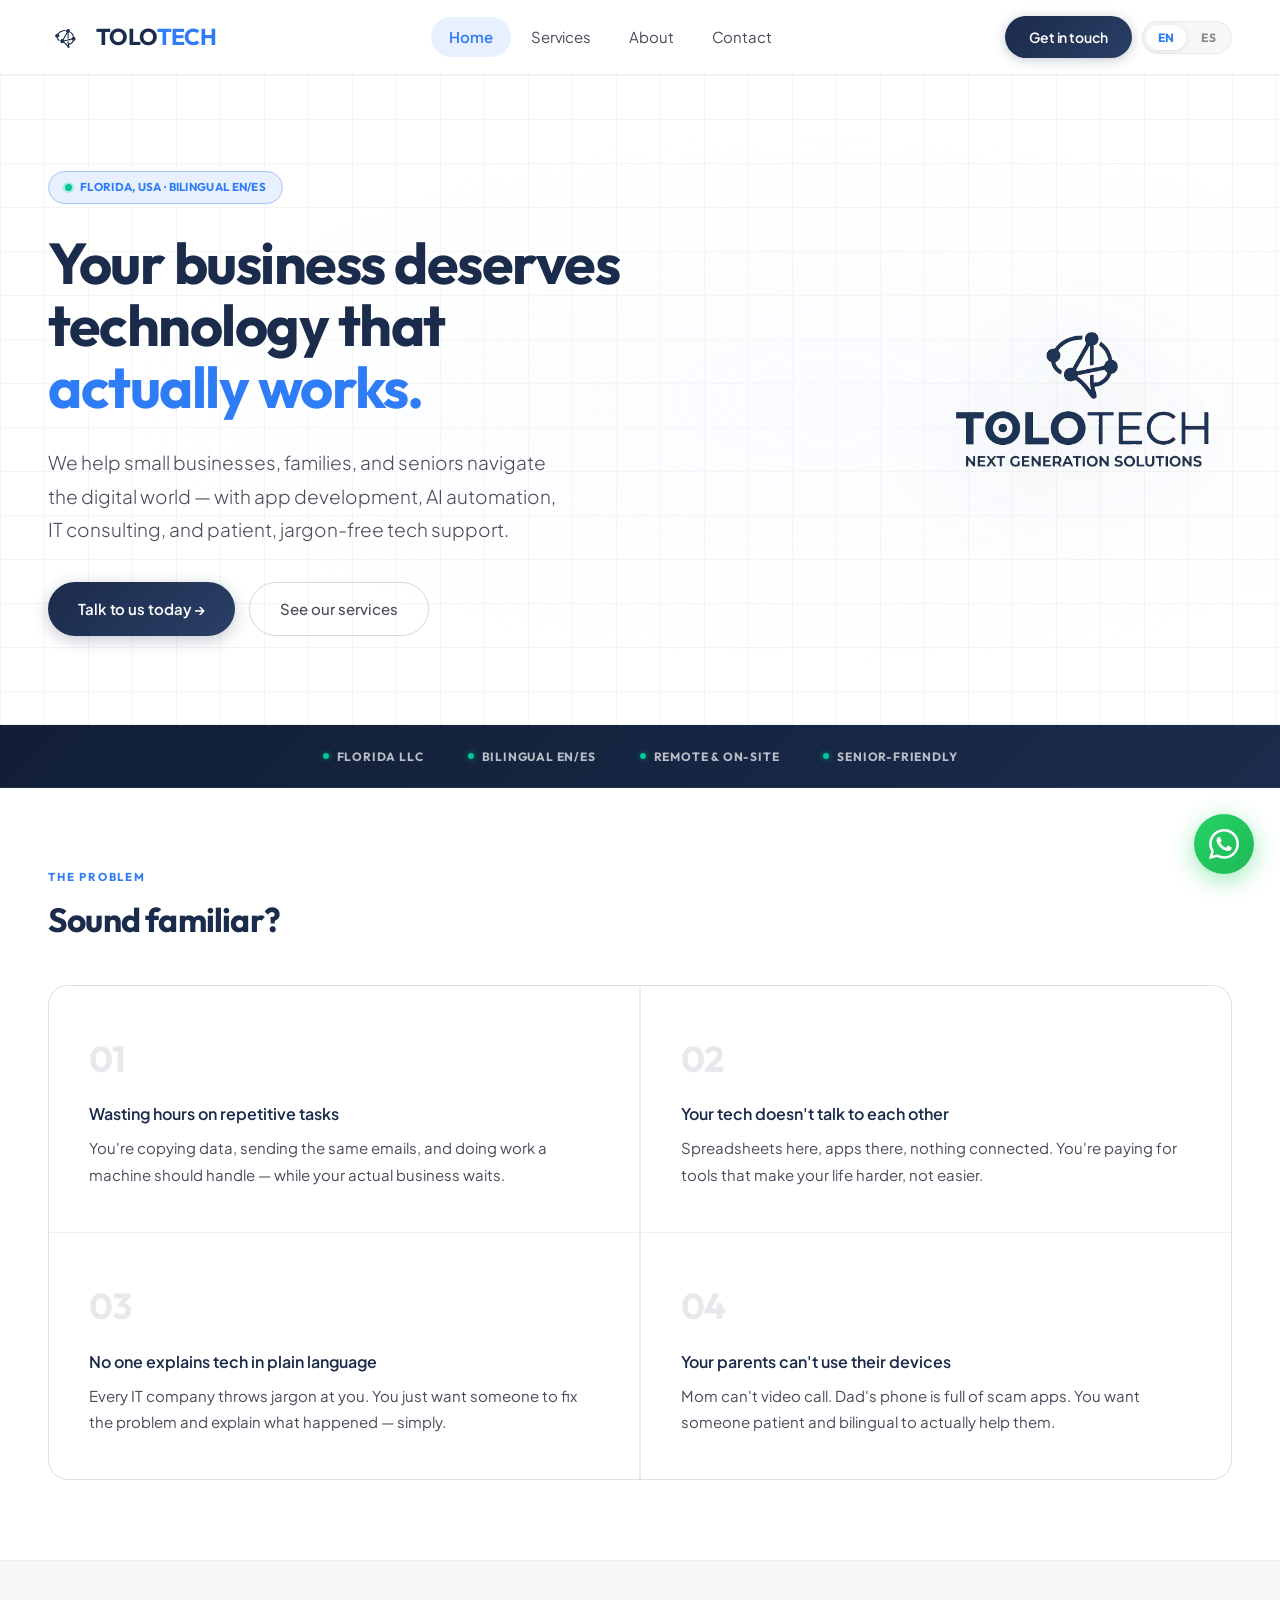
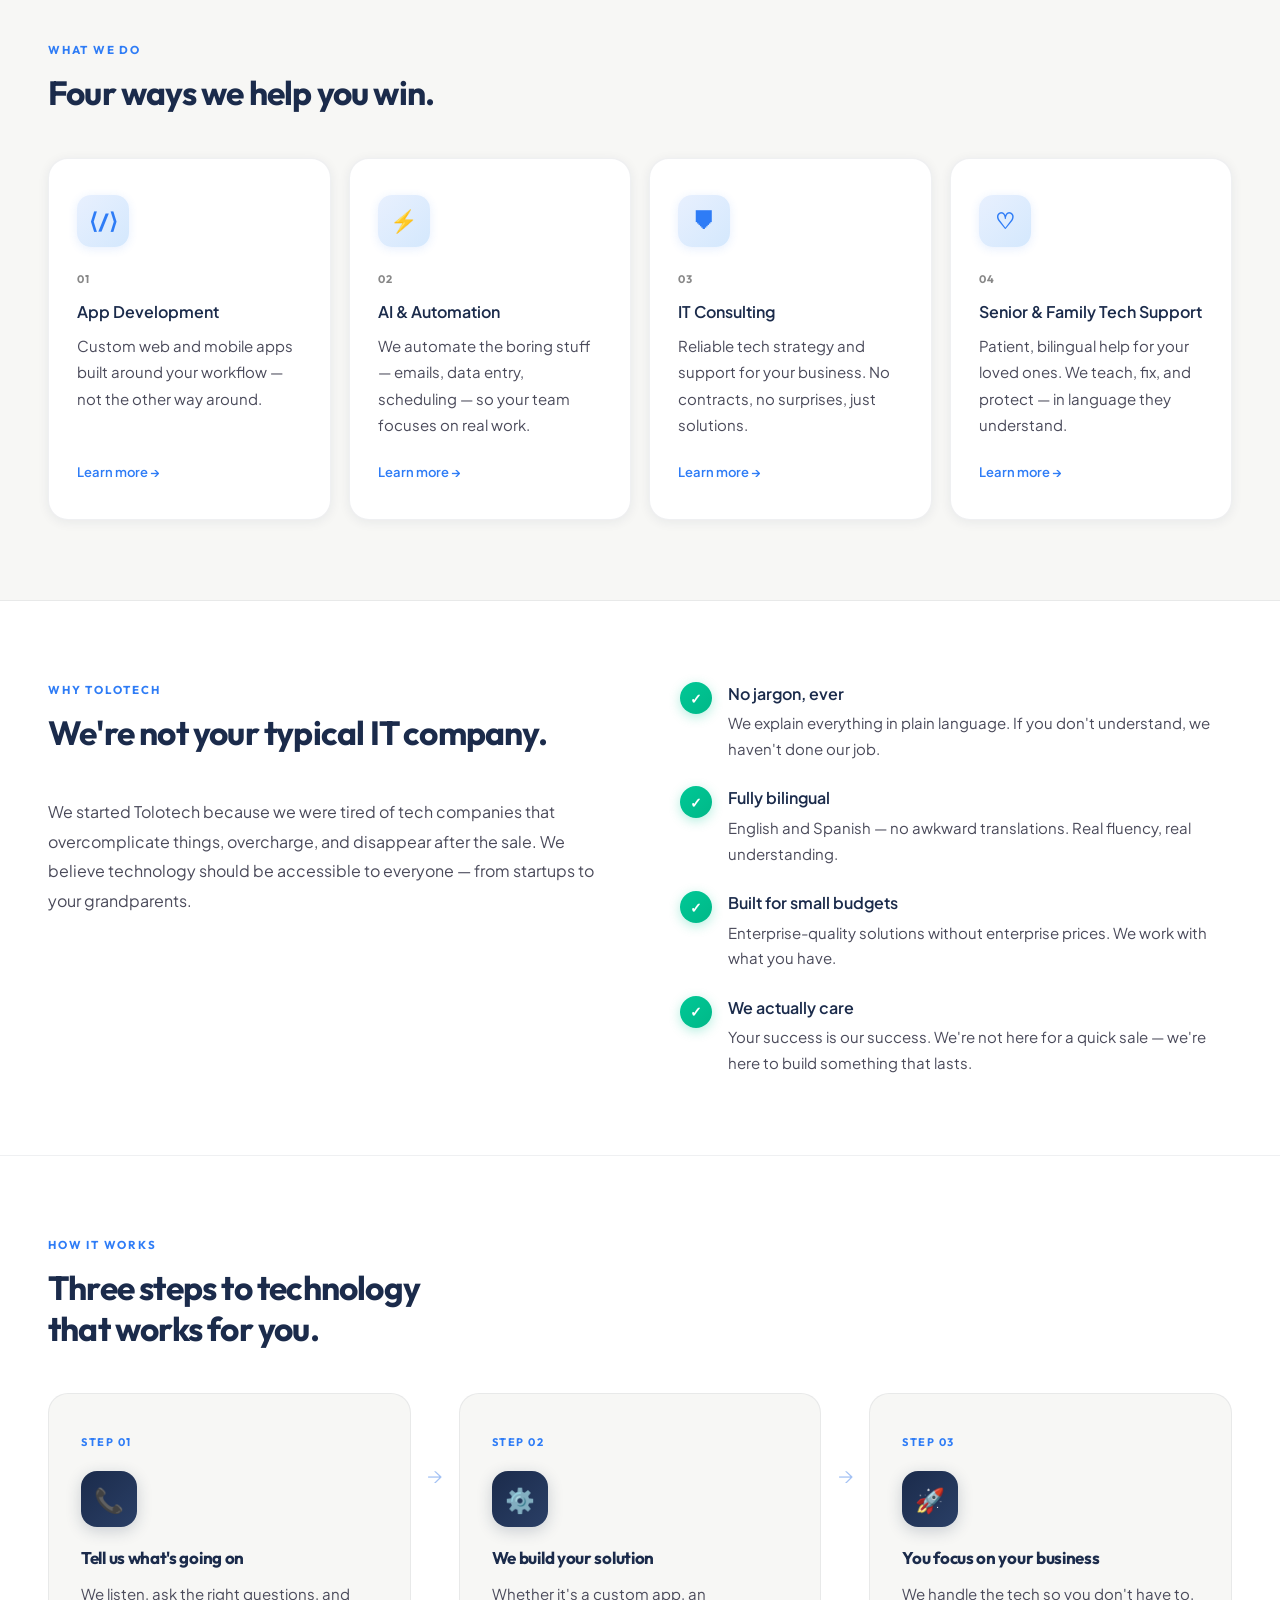
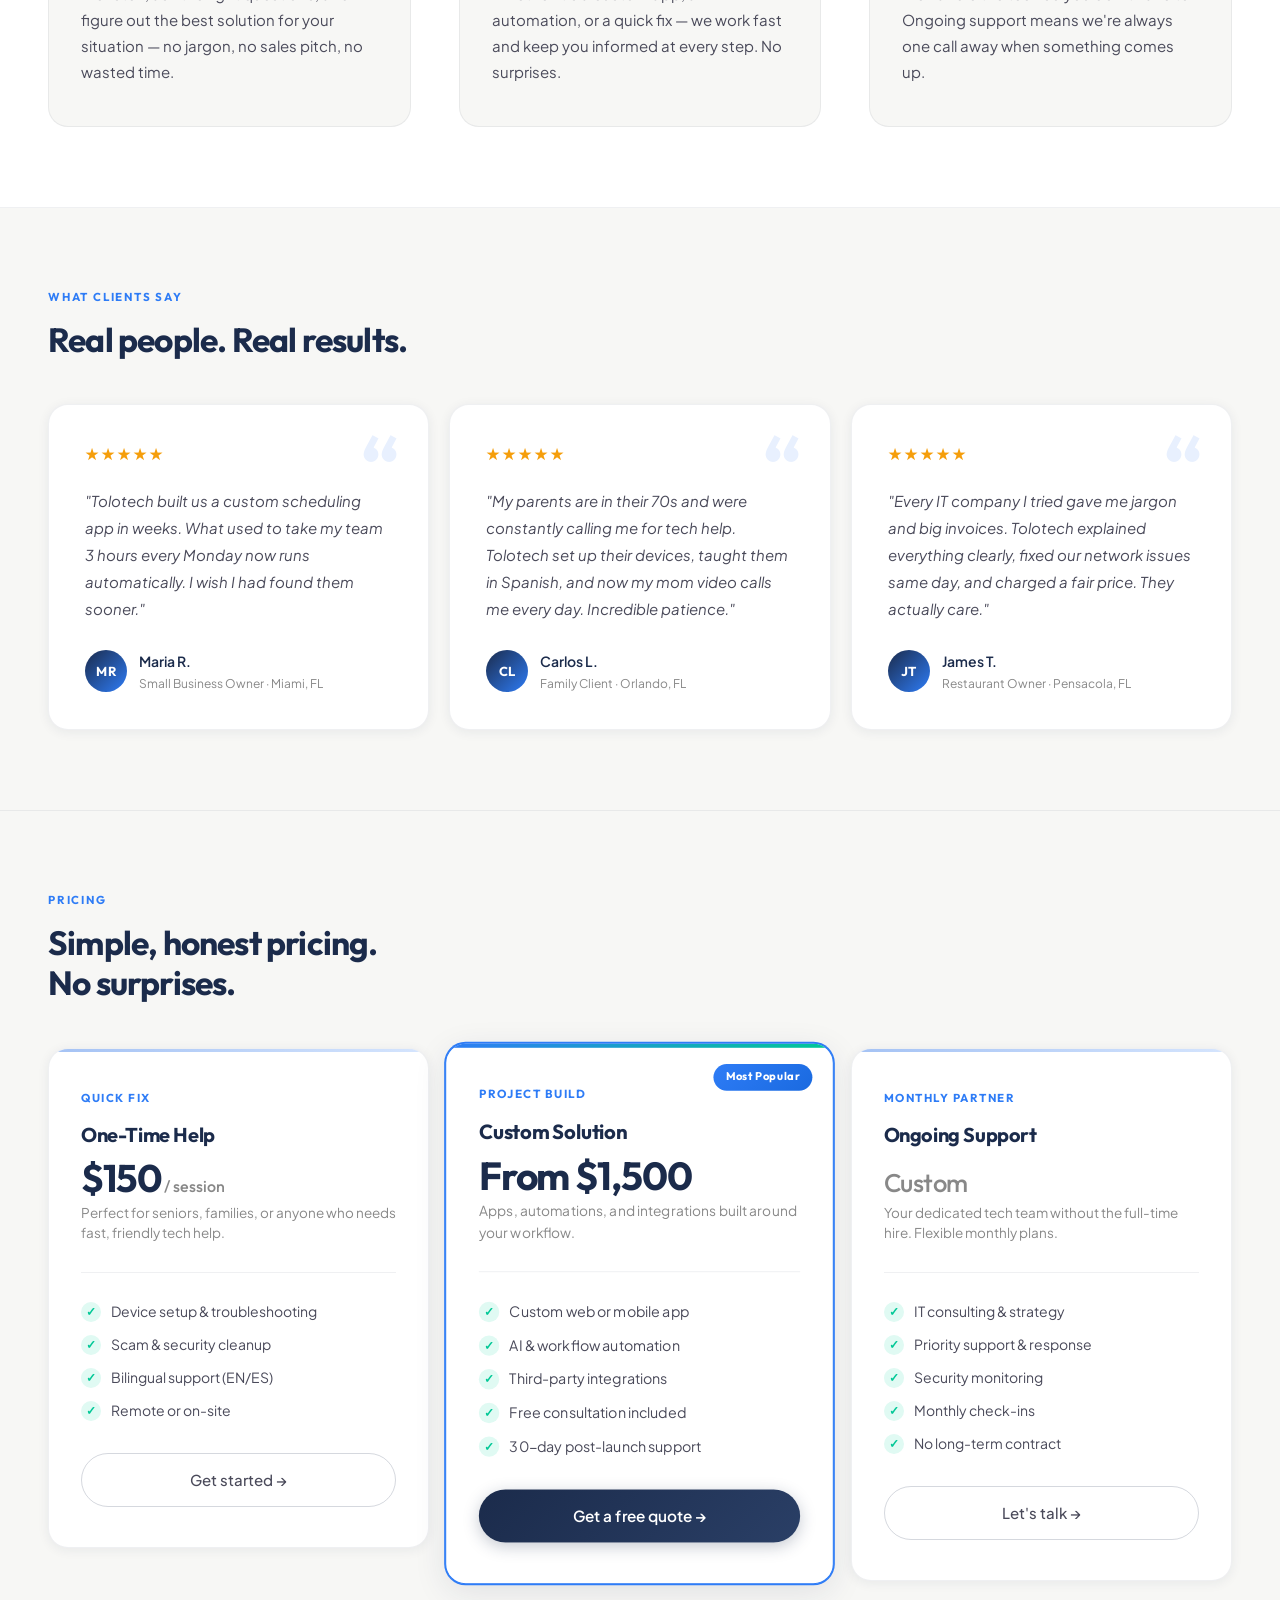
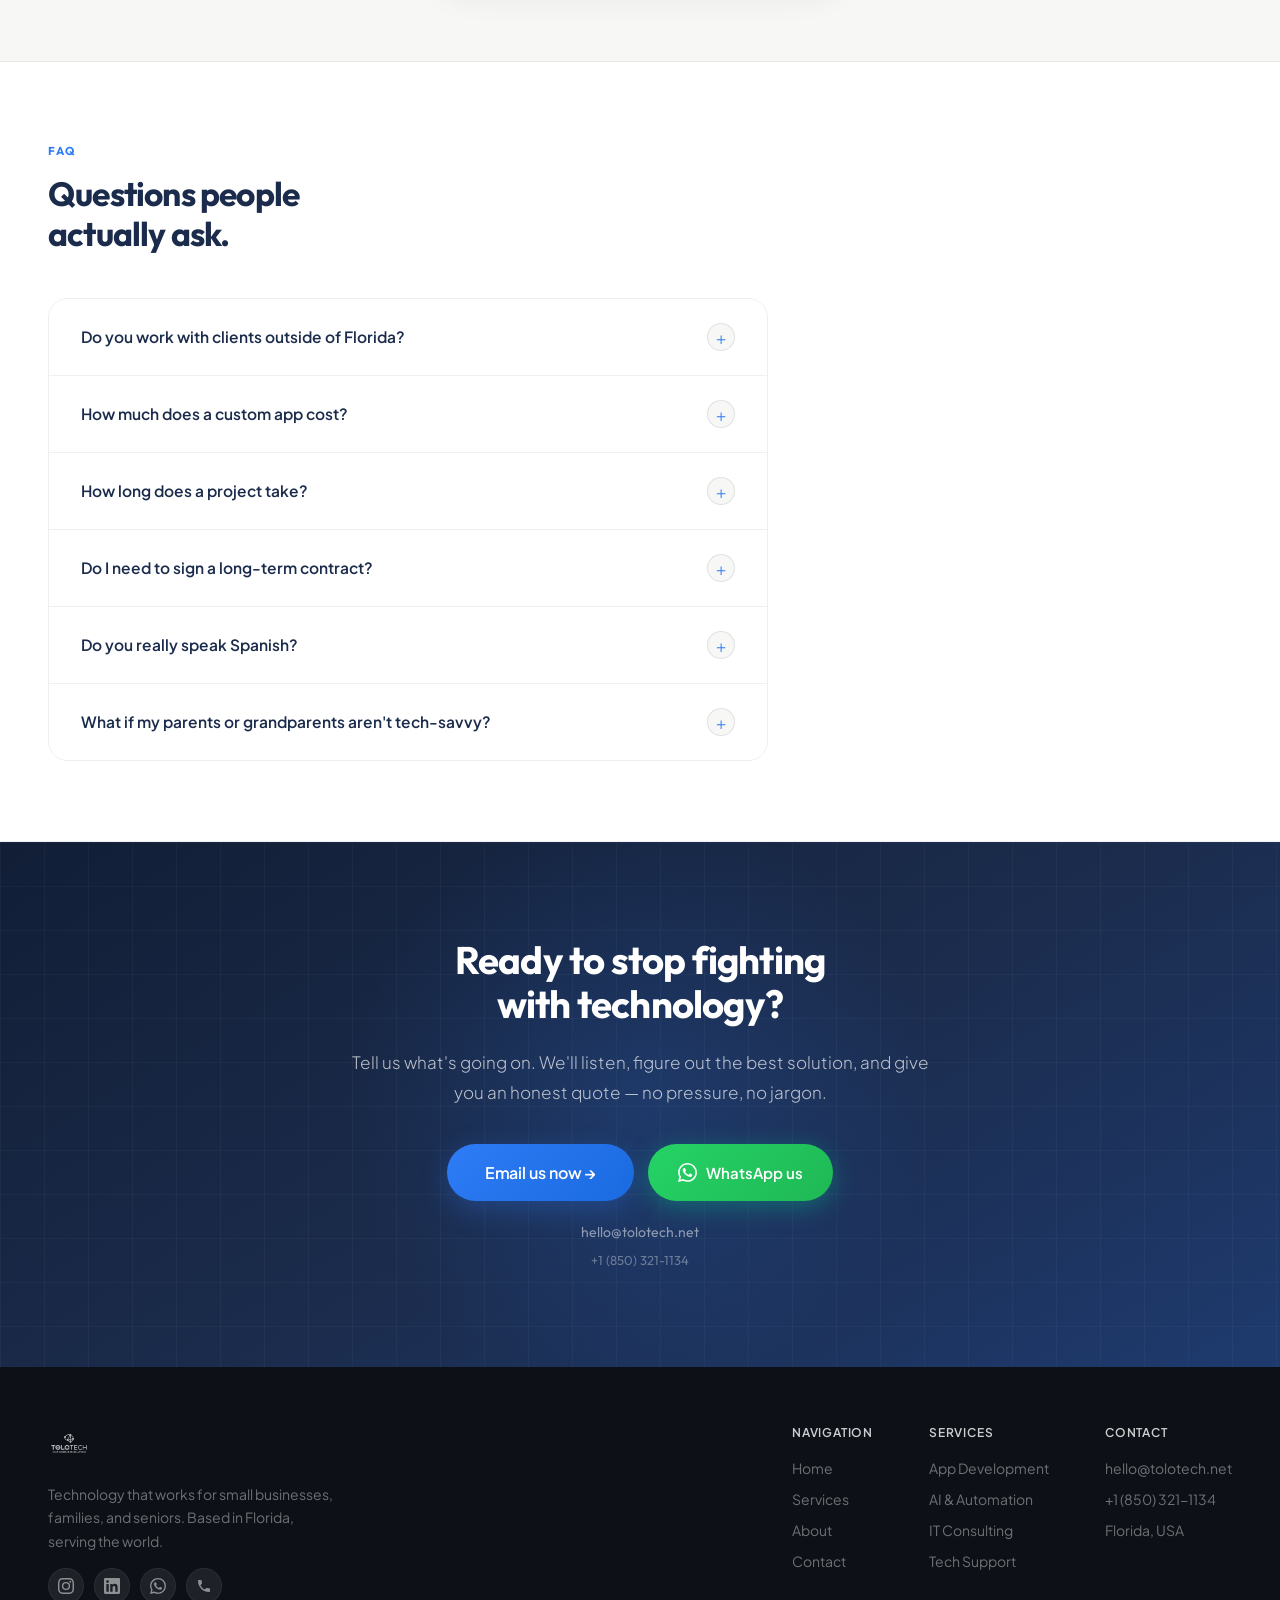
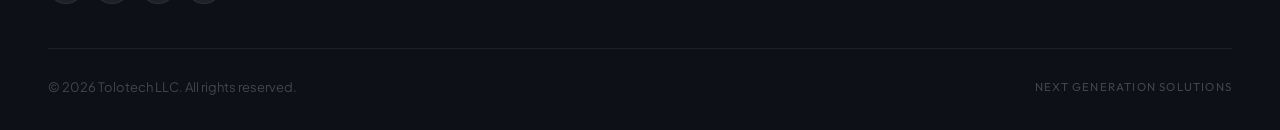
==== commit 4c095bb3: "Major site upgrade: new sections, Supabase form, SEO & polish - Add How We Work (3-step process), Pr" ====
--- a/index.html
+++ b/index.html
@@ -4,6 +4,15 @@
 <meta charset="UTF-8"><meta name="viewport" content="width=device-width, initial-scale=1.0">
 <title>Tolotech — Next Generation Solutions</title>
 <meta name="description" content="Florida-based tech company helping small businesses, families & seniors. App development, AI automation, IT consulting & bilingual tech support.">
+<meta property="og:title" content="Tolotech — Next Generation Solutions">
+<meta property="og:description" content="Florida-based tech company helping small businesses, families & seniors with app development, AI automation, IT consulting & bilingual tech support.">
+<meta property="og:image" content="assets/logo.png">
+<meta property="og:url" content="https://tolotech.net">
+<meta property="og:type" content="website">
+<meta name="twitter:card" content="summary_large_image">
+<meta name="twitter:title" content="Tolotech — Next Generation Solutions">
+<meta name="twitter:description" content="Florida-based tech company helping small businesses, families & seniors.">
+<meta name="twitter:image" content="assets/logo.png">
 <link rel="icon" type="image/png" href="assets/icon.png">
 <link rel="preconnect" href="https://fonts.googleapis.com">
 <link rel="preconnect" href="https://fonts.gstatic.com" crossorigin>
@@ -89,6 +98,33 @@
 </div>
 </section>
 
+<section class="t-process">
+<div class="t-section-label" id="proc-label">HOW IT WORKS</div>
+<h2 class="t-section-h2" id="proc-h2">Three steps to technology<br>that works for you.</h2>
+<div class="t-process-steps">
+<div class="t-process-step">
+<div class="t-step-num" id="step1-num">STEP 01</div>
+<div class="t-step-icon">📞</div>
+<h3 id="step1-h">Tell us what's going on</h3>
+<p id="step1-p">We listen, ask the right questions, and figure out the best solution for your situation — no jargon, no sales pitch, no wasted time.</p>
+</div>
+<div class="t-process-connector"></div>
+<div class="t-process-step">
+<div class="t-step-num" id="step2-num">STEP 02</div>
+<div class="t-step-icon">⚙️</div>
+<h3 id="step2-h">We build your solution</h3>
+<p id="step2-p">Whether it's a custom app, an automation, or a quick fix — we work fast and keep you informed at every step. No surprises.</p>
+</div>
+<div class="t-process-connector"></div>
+<div class="t-process-step">
+<div class="t-step-num" id="step3-num">STEP 03</div>
+<div class="t-step-icon">🚀</div>
+<h3 id="step3-h">You focus on your business</h3>
+<p id="step3-p">We handle the tech so you don't have to. Ongoing support means we're always one call away when something comes up.</p>
+</div>
+</div>
+</section>
+
 <section class="t-testimonials">
 <div class="t-section-label" id="test-label">WHAT CLIENTS SAY</div>
 <h2 class="t-section-h2" id="test-h2">Real people. Real results.</h2>
@@ -121,6 +157,120 @@
 </div>
 </div>
 
+</div>
+</section>
+
+<section class="t-pricing">
+<div class="t-section-label" id="price-label">PRICING</div>
+<h2 class="t-section-h2" id="price-h2">Simple, honest pricing.<br>No surprises.</h2>
+<div class="t-pricing-grid">
+
+<div class="t-pricing-card">
+<div class="t-pricing-label" id="p1-label">Quick Fix</div>
+<h3 id="p1-title">One-Time Help</h3>
+<div class="t-pricing-price">$150<span id="p1-per"> / session</span></div>
+<p class="t-pricing-sub" id="p1-sub">Perfect for seniors, families, or anyone who needs fast, friendly tech help.</p>
+<div class="t-pricing-divider"></div>
+<div class="t-pricing-features">
+<div class="t-pricing-feature" id="p1-f1">Device setup & troubleshooting</div>
+<div class="t-pricing-feature" id="p1-f2">Scam & security cleanup</div>
+<div class="t-pricing-feature" id="p1-f3">Bilingual support (EN/ES)</div>
+<div class="t-pricing-feature" id="p1-f4">Remote or on-site</div>
+</div>
+<a href="contact.html" class="t-btn-ghost" style="text-align:center"><span id="p1-cta">Get started →</span></a>
+</div>
+
+<div class="t-pricing-card t-pricing-featured">
+<div class="t-pricing-badge" id="p2-badge">Most Popular</div>
+<div class="t-pricing-label" id="p2-label">Project Build</div>
+<h3 id="p2-title">Custom Solution</h3>
+<div class="t-pricing-price" id="p2-price-display">From $1,500</div>
+<p class="t-pricing-sub" id="p2-sub">Apps, automations, and integrations built around your workflow.</p>
+<div class="t-pricing-divider"></div>
+<div class="t-pricing-features">
+<div class="t-pricing-feature" id="p2-f1">Custom web or mobile app</div>
+<div class="t-pricing-feature" id="p2-f2">AI & workflow automation</div>
+<div class="t-pricing-feature" id="p2-f3">Third-party integrations</div>
+<div class="t-pricing-feature" id="p2-f4">Free consultation included</div>
+<div class="t-pricing-feature" id="p2-f5">30-day post-launch support</div>
+</div>
+<a href="contact.html" class="t-btn-primary" style="text-align:center"><span id="p2-cta">Get a free quote →</span></a>
+</div>
+
+<div class="t-pricing-card">
+<div class="t-pricing-label" id="p3-label">Monthly Partner</div>
+<h3 id="p3-title">Ongoing Support</h3>
+<div class="t-pricing-price" id="p3-price-display"><span id="p3-custom" style="font-size:1.6rem;letter-spacing:-0.5px">Custom</span></div>
+<p class="t-pricing-sub" id="p3-sub">Your dedicated tech team without the full-time hire. Flexible monthly plans.</p>
+<div class="t-pricing-divider"></div>
+<div class="t-pricing-features">
+<div class="t-pricing-feature" id="p3-f1">IT consulting & strategy</div>
+<div class="t-pricing-feature" id="p3-f2">Priority support & response</div>
+<div class="t-pricing-feature" id="p3-f3">Security monitoring</div>
+<div class="t-pricing-feature" id="p3-f4">Monthly check-ins</div>
+<div class="t-pricing-feature" id="p3-f5">No long-term contract</div>
+</div>
+<a href="contact.html" class="t-btn-ghost" style="text-align:center"><span id="p3-cta">Let's talk →</span></a>
+</div>
+
+</div>
+</section>
+
+<section class="t-faq">
+<div class="t-faq-inner">
+<div class="t-section-label" id="faq-label">FAQ</div>
+<h2 class="t-section-h2" id="faq-h2">Questions people<br>actually ask.</h2>
+<div class="t-faq-list">
+
+<div class="t-faq-item">
+<div class="t-faq-question" onclick="toggleFaq(this)">
+<h3 id="faq1-q">Do you work with clients outside of Florida?</h3>
+<div class="t-faq-icon">+</div>
+</div>
+<div class="t-faq-answer"><p id="faq1-a">Yes — most of our work is done remotely, so we serve clients anywhere in the US and internationally. We also do on-site visits in the Florida area when needed.</p></div>
+</div>
+
+<div class="t-faq-item">
+<div class="t-faq-question" onclick="toggleFaq(this)">
+<h3 id="faq2-q">How much does a custom app cost?</h3>
+<div class="t-faq-icon">+</div>
+</div>
+<div class="t-faq-answer"><p id="faq2-a">Project prices start at $1,500 and depend on complexity, features, and timeline. We always give you a clear quote before we start — no surprise invoices. Book a free consultation and we'll give you an honest number within 24 hours.</p></div>
+</div>
+
+<div class="t-faq-item">
+<div class="t-faq-question" onclick="toggleFaq(this)">
+<h3 id="faq3-q">How long does a project take?</h3>
+<div class="t-faq-icon">+</div>
+</div>
+<div class="t-faq-answer"><p id="faq3-a">Simple automations and fixes can be done in days. A full custom app typically takes 4–8 weeks depending on scope. We'll give you a realistic timeline upfront and stick to it.</p></div>
+</div>
+
+<div class="t-faq-item">
+<div class="t-faq-question" onclick="toggleFaq(this)">
+<h3 id="faq4-q">Do I need to sign a long-term contract?</h3>
+<div class="t-faq-icon">+</div>
+</div>
+<div class="t-faq-answer"><p id="faq4-a">No. One-time projects are exactly that — one-time. Our monthly support plans are flexible and can be cancelled anytime. We earn your business every month, not by locking you in.</p></div>
+</div>
+
+<div class="t-faq-item">
+<div class="t-faq-question" onclick="toggleFaq(this)">
+<h3 id="faq5-q">Do you really speak Spanish?</h3>
+<div class="t-faq-icon">+</div>
+</div>
+<div class="t-faq-answer"><p id="faq5-a">Yes — genuinely fluent, not Google Translate. We can handle full projects, support calls, and documentation in Spanish. Many of our clients prefer it.</p></div>
+</div>
+
+<div class="t-faq-item">
+<div class="t-faq-question" onclick="toggleFaq(this)">
+<h3 id="faq6-q">What if my parents or grandparents aren't tech-savvy?</h3>
+<div class="t-faq-icon">+</div>
+</div>
+<div class="t-faq-answer"><p id="faq6-a">That's exactly why we built the Senior & Family Support service. We're endlessly patient, we explain everything in plain language, and we follow up to make sure things are still working. We've helped seniors in their 80s video call their grandkids for the first time — it's one of our favorite things to do.</p></div>
+</div>
+
+</div>
 </div>
 </section>
 
@@ -144,6 +294,7 @@
 <p id="ft-desc">Technology that works for small businesses, families, and seniors. Based in Florida, serving the world.</p>
 <div class="t-footer-social">
 <a href="https://instagram.com/tolotech25" target="_blank" aria-label="Instagram"><svg viewBox="0 0 24 24"><path d="M12 2.163c3.204 0 3.584.012 4.85.07 3.252.148 4.771 1.691 4.919 4.919.058 1.265.069 1.645.069 4.849 0 3.205-.012 3.584-.069 4.849-.149 3.225-1.664 4.771-4.919 4.919-1.266.058-1.644.07-4.85.07-3.204 0-3.584-.012-4.849-.07-3.26-.149-4.771-1.699-4.919-4.92-.058-1.265-.07-1.644-.07-4.849 0-3.204.013-3.583.07-4.849.149-3.227 1.664-4.771 4.919-4.919 1.266-.057 1.645-.069 4.849-.069zM12 0C8.741 0 8.333.014 7.053.072 2.695.272.273 2.69.073 7.052.014 8.333 0 8.741 0 12c0 3.259.014 3.668.072 4.948.2 4.358 2.618 6.78 6.98 6.98C8.333 23.986 8.741 24 12 24c3.259 0 3.668-.014 4.948-.072 4.354-.2 6.782-2.618 6.979-6.98.059-1.28.073-1.689.073-4.948 0-3.259-.014-3.667-.072-4.947-.196-4.354-2.617-6.78-6.979-6.98C15.668.014 15.259 0 12 0zm0 5.838a6.162 6.162 0 100 12.324 6.162 6.162 0 000-12.324zM12 16a4 4 0 110-8 4 4 0 010 8zm6.406-11.845a1.44 1.44 0 100 2.881 1.44 1.44 0 000-2.881z"/></svg></a>
+<a href="https://linkedin.com/company/tolotech" target="_blank" aria-label="LinkedIn"><svg viewBox="0 0 24 24"><path d="M20.447 20.452h-3.554v-5.569c0-1.328-.027-3.037-1.852-3.037-1.853 0-2.136 1.445-2.136 2.939v5.667H9.351V9h3.414v1.561h.046c.477-.9 1.637-1.85 3.37-1.85 3.601 0 4.267 2.37 4.267 5.455v6.286zM5.337 7.433a2.062 2.062 0 01-2.063-2.065 2.064 2.064 0 112.063 2.065zm1.782 13.019H3.555V9h3.564v11.452zM22.225 0H1.771C.792 0 0 .774 0 1.729v20.542C0 23.227.792 24 1.771 24h20.451C23.2 24 24 23.227 24 22.271V1.729C24 .774 23.2 0 22.222 0h.003z"/></svg></a>
 <a href="https://wa.me/18503211134" target="_blank" aria-label="WhatsApp"><svg viewBox="0 0 24 24"><path d="M17.472 14.382c-.297-.149-1.758-.867-2.03-.967-.273-.099-.471-.148-.67.15-.197.297-.767.966-.94 1.164-.173.199-.347.223-.644.075-.297-.15-1.255-.463-2.39-1.475-.883-.788-1.48-1.761-1.653-2.059-.173-.297-.018-.458.13-.606.134-.133.298-.347.446-.52.149-.174.198-.298.298-.497.099-.198.05-.371-.025-.52-.075-.149-.669-1.612-.916-2.207-.242-.579-.487-.5-.669-.51-.173-.008-.371-.01-.57-.01-.198 0-.52.074-.792.372-.272.297-1.04 1.016-1.04 2.479 0 1.462 1.065 2.875 1.213 3.074.149.198 2.096 3.2 5.077 4.487.709.306 1.262.489 1.694.625.712.227 1.36.195 1.871.118.571-.085 1.758-.719 2.006-1.413.248-.694.248-1.289.173-1.413-.074-.124-.272-.198-.57-.347m-5.421 7.403h-.004a9.87 9.87 0 01-5.031-1.378l-.361-.214-3.741.982.998-3.648-.235-.374a9.86 9.86 0 01-1.51-5.26c.001-5.45 4.436-9.884 9.888-9.884 2.64 0 5.122 1.03 6.988 2.898a9.825 9.825 0 012.893 6.994c-.003 5.45-4.437 9.884-9.885 9.884m8.413-18.297A11.815 11.815 0 0012.05 0C5.495 0 .16 5.335.157 11.892c0 2.096.547 4.142 1.588 5.945L.057 24l6.305-1.654a11.882 11.882 0 005.683 1.448h.005c6.554 0 11.89-5.335 11.893-11.893a11.821 11.821 0 00-3.48-8.413z"/></svg></a>
 <a href="tel:+18503211134" aria-label="Phone"><svg viewBox="0 0 24 24"><path d="M6.62 10.79c1.44 2.83 3.76 5.14 6.59 6.59l2.2-2.2c.27-.27.67-.36 1.02-.24 1.12.37 2.33.57 3.57.57.55 0 1 .45 1 1V20c0 .55-.45 1-1 1-9.39 0-17-7.61-17-17 0-.55.45-1 1-1h3.5c.55 0 1 .45 1 1 0 1.25.2 2.45.57 3.57.11.35.03.74-.25 1.02l-2.2 2.2z"/></svg></a>
 </div>
@@ -154,7 +305,7 @@
 <div class="t-footer-col"><h4 id="ft-contact-title">Contact</h4><a href="mailto:hello@tolotech.net">hello@tolotech.net</a><a href="tel:+18503211134" id="ft-phone">+1 (850) 321-1134</a><span id="ft-loc">Florida, USA</span></div>
 </div>
 </div>
-<div class="t-footer-bottom"><span>© 2025 Tolotech LLC. <span id="ft-rights">All rights reserved.</span></span><span class="t-footer-tagline" id="ft-tag">Next Generation Solutions</span></div>
+<div class="t-footer-bottom"><span>© 2026 Tolotech LLC. <span id="ft-rights">All rights reserved.</span></span><span class="t-footer-tagline" id="ft-tag">Next Generation Solutions</span></div>
 </footer>
 
 <a href="https://wa.me/18503211134" target="_blank" class="t-wa-float" aria-label="WhatsApp"><svg viewBox="0 0 24 24"><path d="M17.472 14.382c-.297-.149-1.758-.867-2.03-.967-.273-.099-.471-.148-.67.15-.197.297-.767.966-.94 1.164-.173.199-.347.223-.644.075-.297-.15-1.255-.463-2.39-1.475-.883-.788-1.48-1.761-1.653-2.059-.173-.297-.018-.458.13-.606.134-.133.298-.347.446-.52.149-.174.198-.298.298-.497.099-.198.05-.371-.025-.52-.075-.149-.669-1.612-.916-2.207-.242-.579-.487-.5-.669-.51-.173-.008-.371-.01-.57-.01-.198 0-.52.074-.792.372-.272.297-1.04 1.016-1.04 2.479 0 1.462 1.065 2.875 1.213 3.074.149.198 2.096 3.2 5.077 4.487.709.306 1.262.489 1.694.625.712.227 1.36.195 1.871.118.571-.085 1.758-.719 2.006-1.413.248-.694.248-1.289.173-1.413-.074-.124-.272-.198-.57-.347m-5.421 7.403h-.004a9.87 9.87 0 01-5.031-1.378l-.361-.214-3.741.982.998-3.648-.235-.374a9.86 9.86 0 01-1.51-5.26c.001-5.45 4.436-9.884 9.888-9.884 2.64 0 5.122 1.03 6.988 2.898a9.825 9.825 0 012.893 6.994c-.003 5.45-4.437 9.884-9.885 9.884m8.413-18.297A11.815 11.815 0 0012.05 0C5.495 0 .16 5.335.157 11.892c0 2.096.547 4.142 1.588 5.945L.057 24l6.305-1.654a11.882 11.882 0 005.683 1.448h.005c6.554 0 11.89-5.335 11.893-11.893a11.821 11.821 0 00-3.48-8.413z"/></svg></a>
--- a/assets/style.css
+++ b/assets/style.css
@@ -1218,6 +1218,302 @@
   .t-stat { padding: 1.25rem; }
   .t-stat-num { font-size: 2rem; }
 }
+/* ── HOW WE WORK ── */
+.t-process {
+  padding: 5rem 3rem;
+  border-bottom: 1px solid rgba(27,43,75,0.07);
+}
+.t-process-steps {
+  display: grid;
+  grid-template-columns: 1fr 48px 1fr 48px 1fr;
+  align-items: start;
+  gap: 0;
+  margin-top: 0.5rem;
+}
+.t-process-step {
+  background: var(--bg-alt);
+  border: 1.5px solid rgba(27,43,75,0.07);
+  border-radius: var(--radius-xl);
+  padding: 2.5rem 2rem;
+  position: relative;
+  transition: all 0.3s cubic-bezier(0.25,0.46,0.45,0.94);
+}
+.t-process-step:hover {
+  transform: translateY(-5px);
+  box-shadow: var(--shadow-md);
+  border-color: var(--blue-border);
+}
+.t-step-num {
+  font-family: 'Outfit', sans-serif;
+  font-size: 11px;
+  font-weight: 700;
+  color: var(--blue);
+  letter-spacing: 1.5px;
+  margin-bottom: 1.25rem;
+}
+.t-step-icon {
+  width: 56px;
+  height: 56px;
+  background: linear-gradient(135deg, var(--navy), var(--navy-light));
+  border-radius: 16px;
+  display: flex;
+  align-items: center;
+  justify-content: center;
+  font-size: 24px;
+  margin-bottom: 1.25rem;
+  box-shadow: 0 4px 16px rgba(27,43,75,0.20);
+}
+.t-process-step h3 {
+  font-family: 'Outfit', sans-serif;
+  font-size: 17px;
+  font-weight: 700;
+  color: var(--navy);
+  margin-bottom: 0.75rem;
+  line-height: 1.25;
+  letter-spacing: -0.3px;
+}
+.t-process-step p {
+  font-size: 15px;
+  color: var(--text-secondary);
+  line-height: 1.75;
+  font-weight: 400;
+}
+.t-process-connector {
+  display: flex;
+  align-items: center;
+  justify-content: center;
+  padding-top: 4rem;
+}
+.t-process-connector::after {
+  content: '→';
+  font-size: 22px;
+  color: var(--blue-border);
+  font-weight: 300;
+}
+
+/* ── PRICING ── */
+.t-pricing {
+  padding: 5rem 3rem;
+  border-bottom: 1px solid rgba(27,43,75,0.07);
+  background: var(--bg-alt);
+}
+.t-pricing-grid {
+  display: grid;
+  grid-template-columns: repeat(3, minmax(0, 1fr));
+  gap: 20px;
+  align-items: start;
+}
+.t-pricing-card {
+  background: var(--bg);
+  border: 1.5px solid rgba(27,43,75,0.07);
+  border-radius: var(--radius-xl);
+  padding: 2.5rem 2rem;
+  display: flex;
+  flex-direction: column;
+  box-shadow: var(--shadow-sm);
+  transition: all 0.3s cubic-bezier(0.25,0.46,0.45,0.94);
+  position: relative;
+  overflow: hidden;
+}
+.t-pricing-card::before {
+  content: '';
+  position: absolute;
+  top: 0; left: 0; right: 0;
+  height: 3px;
+  background: linear-gradient(90deg, var(--blue-border), rgba(46,124,246,0.2));
+  transition: background 0.3s;
+}
+.t-pricing-card:hover {
+  transform: translateY(-5px);
+  box-shadow: var(--shadow-md);
+}
+.t-pricing-card.t-pricing-featured {
+  border-color: var(--blue);
+  box-shadow: 0 0 0 1px var(--blue), var(--shadow-md);
+  transform: scale(1.02);
+}
+.t-pricing-card.t-pricing-featured::before {
+  background: linear-gradient(90deg, var(--blue), var(--teal));
+  height: 4px;
+}
+.t-pricing-card.t-pricing-featured:hover {
+  transform: scale(1.02) translateY(-5px);
+}
+.t-pricing-badge {
+  position: absolute;
+  top: 1.25rem;
+  right: 1.25rem;
+  font-family: 'Outfit', sans-serif;
+  font-size: 11px;
+  font-weight: 700;
+  color: #fff;
+  background: linear-gradient(135deg, var(--blue), var(--blue-mid));
+  border-radius: 99px;
+  padding: 4px 12px;
+  letter-spacing: 0.5px;
+}
+.t-pricing-label {
+  font-family: 'Outfit', sans-serif;
+  font-size: 11.5px;
+  font-weight: 700;
+  color: var(--blue);
+  letter-spacing: 1.5px;
+  margin-bottom: 0.75rem;
+  text-transform: uppercase;
+}
+.t-pricing-card h3 {
+  font-family: 'Outfit', sans-serif;
+  font-size: 20px;
+  font-weight: 700;
+  color: var(--navy);
+  margin-bottom: 0.5rem;
+  letter-spacing: -0.4px;
+}
+.t-pricing-price {
+  font-family: 'Outfit', sans-serif;
+  font-size: 2.4rem;
+  font-weight: 700;
+  color: var(--navy);
+  line-height: 1;
+  margin-bottom: 0.35rem;
+  letter-spacing: -1.5px;
+}
+.t-pricing-price span {
+  font-size: 1rem;
+  font-weight: 500;
+  color: var(--text-muted);
+  letter-spacing: 0;
+}
+.t-pricing-sub {
+  font-size: 13.5px;
+  color: var(--text-muted);
+  margin-bottom: 1.75rem;
+  font-weight: 400;
+  line-height: 1.5;
+}
+.t-pricing-divider {
+  height: 1px;
+  background: rgba(27,43,75,0.07);
+  margin-bottom: 1.75rem;
+}
+.t-pricing-features {
+  display: flex;
+  flex-direction: column;
+  gap: 12px;
+  flex: 1;
+  margin-bottom: 2rem;
+}
+.t-pricing-feature {
+  display: flex;
+  align-items: flex-start;
+  gap: 10px;
+  font-size: 14px;
+  color: var(--text-secondary);
+  line-height: 1.5;
+}
+.t-pricing-feature::before {
+  content: '✓';
+  font-size: 12px;
+  font-weight: 700;
+  color: var(--teal);
+  background: var(--teal-light);
+  border-radius: 50%;
+  width: 20px;
+  height: 20px;
+  min-width: 20px;
+  display: flex;
+  align-items: center;
+  justify-content: center;
+  margin-top: 1px;
+}
+
+/* ── FAQ ── */
+.t-faq {
+  padding: 5rem 3rem;
+  border-bottom: 1px solid rgba(27,43,75,0.07);
+}
+.t-faq-inner {
+  max-width: 720px;
+}
+.t-faq-list {
+  display: flex;
+  flex-direction: column;
+  border: 1.5px solid rgba(27,43,75,0.08);
+  border-radius: var(--radius-xl);
+  overflow: hidden;
+}
+.t-faq-item {
+  border-bottom: 1px solid rgba(27,43,75,0.07);
+}
+.t-faq-item:last-child { border-bottom: none; }
+.t-faq-question {
+  display: flex;
+  justify-content: space-between;
+  align-items: center;
+  padding: 1.5rem 2rem;
+  cursor: pointer;
+  background: var(--bg);
+  transition: background 0.2s;
+  gap: 1rem;
+  user-select: none;
+}
+.t-faq-question:hover { background: #fafbff; }
+.t-faq-question h3 {
+  font-size: 15.5px;
+  font-weight: 600;
+  color: var(--navy);
+  line-height: 1.4;
+}
+.t-faq-icon {
+  width: 28px;
+  height: 28px;
+  min-width: 28px;
+  border-radius: 50%;
+  background: var(--bg-alt);
+  border: 1.5px solid rgba(27,43,75,0.10);
+  display: flex;
+  align-items: center;
+  justify-content: center;
+  font-size: 17px;
+  font-weight: 300;
+  color: var(--blue);
+  transition: all 0.25s;
+  line-height: 1;
+}
+.t-faq-item.open .t-faq-icon {
+  transform: rotate(45deg);
+  background: var(--blue-light);
+  border-color: var(--blue-border);
+}
+.t-faq-answer {
+  display: none;
+  padding: 0 2rem 1.5rem;
+  background: var(--bg);
+}
+.t-faq-item.open .t-faq-answer { display: block; }
+.t-faq-answer p {
+  font-size: 15px;
+  color: var(--text-secondary);
+  line-height: 1.8;
+  font-weight: 400;
+}
+
+/* ── SCROLL REVEAL ── */
+.reveal {
+  opacity: 0;
+  transform: translateY(28px);
+  transition: opacity 0.65s cubic-bezier(0.25,0.46,0.45,0.94),
+              transform 0.65s cubic-bezier(0.25,0.46,0.45,0.94);
+}
+.reveal.visible {
+  opacity: 1;
+  transform: translateY(0);
+}
+.reveal-delay-1 { transition-delay: 0.08s; }
+.reveal-delay-2 { transition-delay: 0.16s; }
+.reveal-delay-3 { transition-delay: 0.24s; }
+.reveal-delay-4 { transition-delay: 0.32s; }
+
 .t-smart-form { display: flex; flex-direction: column; gap: 20px; }
 .t-form-row { display: grid; grid-template-columns: 1fr 1fr; gap: 12px; }
 .t-input { font-family: 'Plus Jakarta Sans', sans-serif; font-size: 15px; width: 100%; background: var(--bg-alt); border: 1.5px solid var(--border); border-radius: var(--radius-lg); padding: 13px 16px; color: var(--text); outline: none; transition: border-color 0.2s, box-shadow 0.2s; resize: none; -webkit-appearance: none; }
@@ -1243,3 +1539,24 @@
 .t-check-item input[type="checkbox"] { width: 18px; height: 18px; accent-color: var(--blue); cursor: pointer; flex-shrink: 0; }
 .t-check-item:has(input:checked) { border-color: var(--blue); background: var(--blue-light); color: var(--navy); font-weight: 500; }
 @media (max-width: 768px) { .t-form-row { grid-template-columns: 1fr; } .t-type-cards { grid-template-columns: 1fr; } .t-check-grid { grid-template-columns: 1fr; } }
+
+@media (max-width: 1024px) {
+  .t-process { padding: 4rem 2rem; }
+  .t-pricing { padding: 4rem 2rem; }
+  .t-faq { padding: 4rem 2rem; }
+  .t-pricing-grid { grid-template-columns: repeat(2, minmax(0,1fr)); }
+  .t-pricing-card.t-pricing-featured { transform: none; }
+  .t-pricing-card.t-pricing-featured:hover { transform: translateY(-5px); }
+}
+
+@media (max-width: 768px) {
+  .t-process { padding: 3.5rem 1.5rem; }
+  .t-process-steps { grid-template-columns: 1fr; gap: 14px; }
+  .t-process-connector { display: none; }
+  .t-pricing { padding: 3.5rem 1.5rem; }
+  .t-pricing-grid { grid-template-columns: 1fr; }
+  .t-pricing-card.t-pricing-featured { transform: none; order: -1; }
+  .t-faq { padding: 3.5rem 1.5rem; }
+  .t-faq-question { padding: 1.25rem 1.5rem; }
+  .t-faq-answer { padding: 0 1.5rem 1.25rem; }
+}
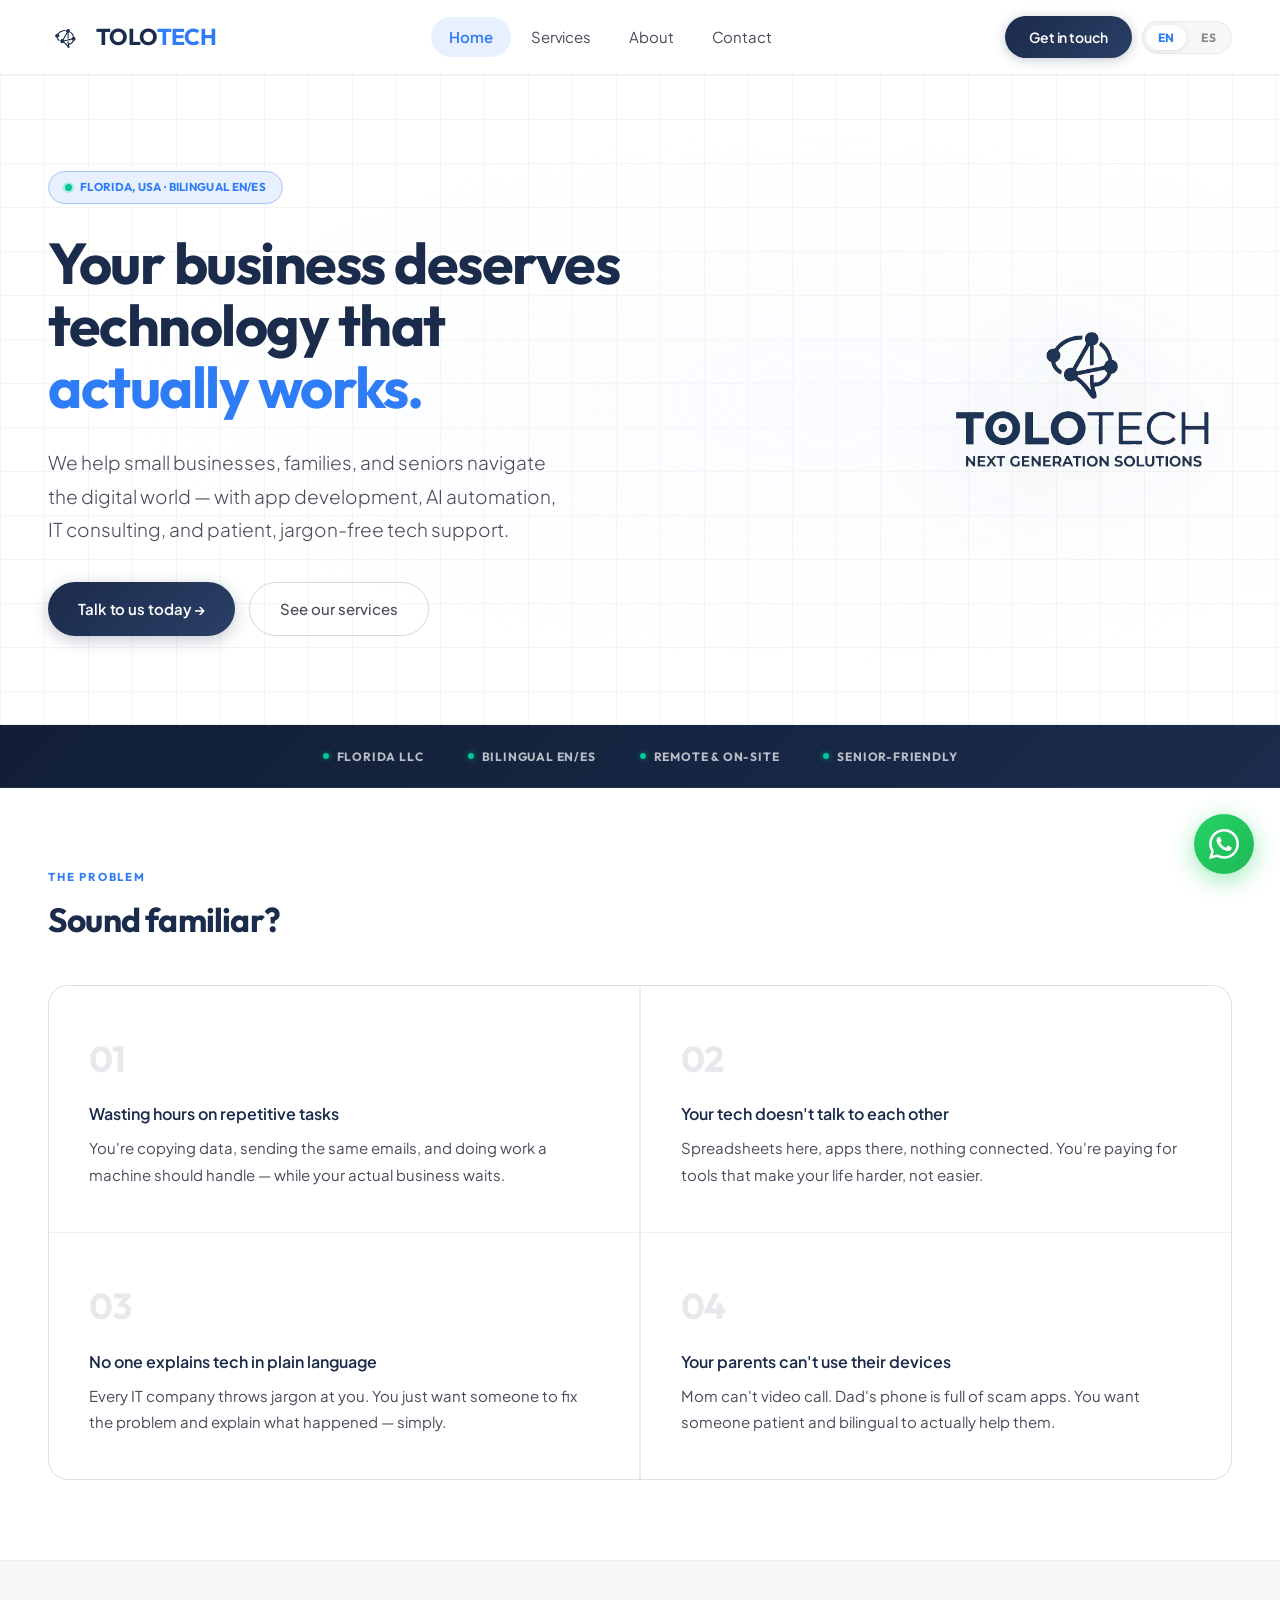
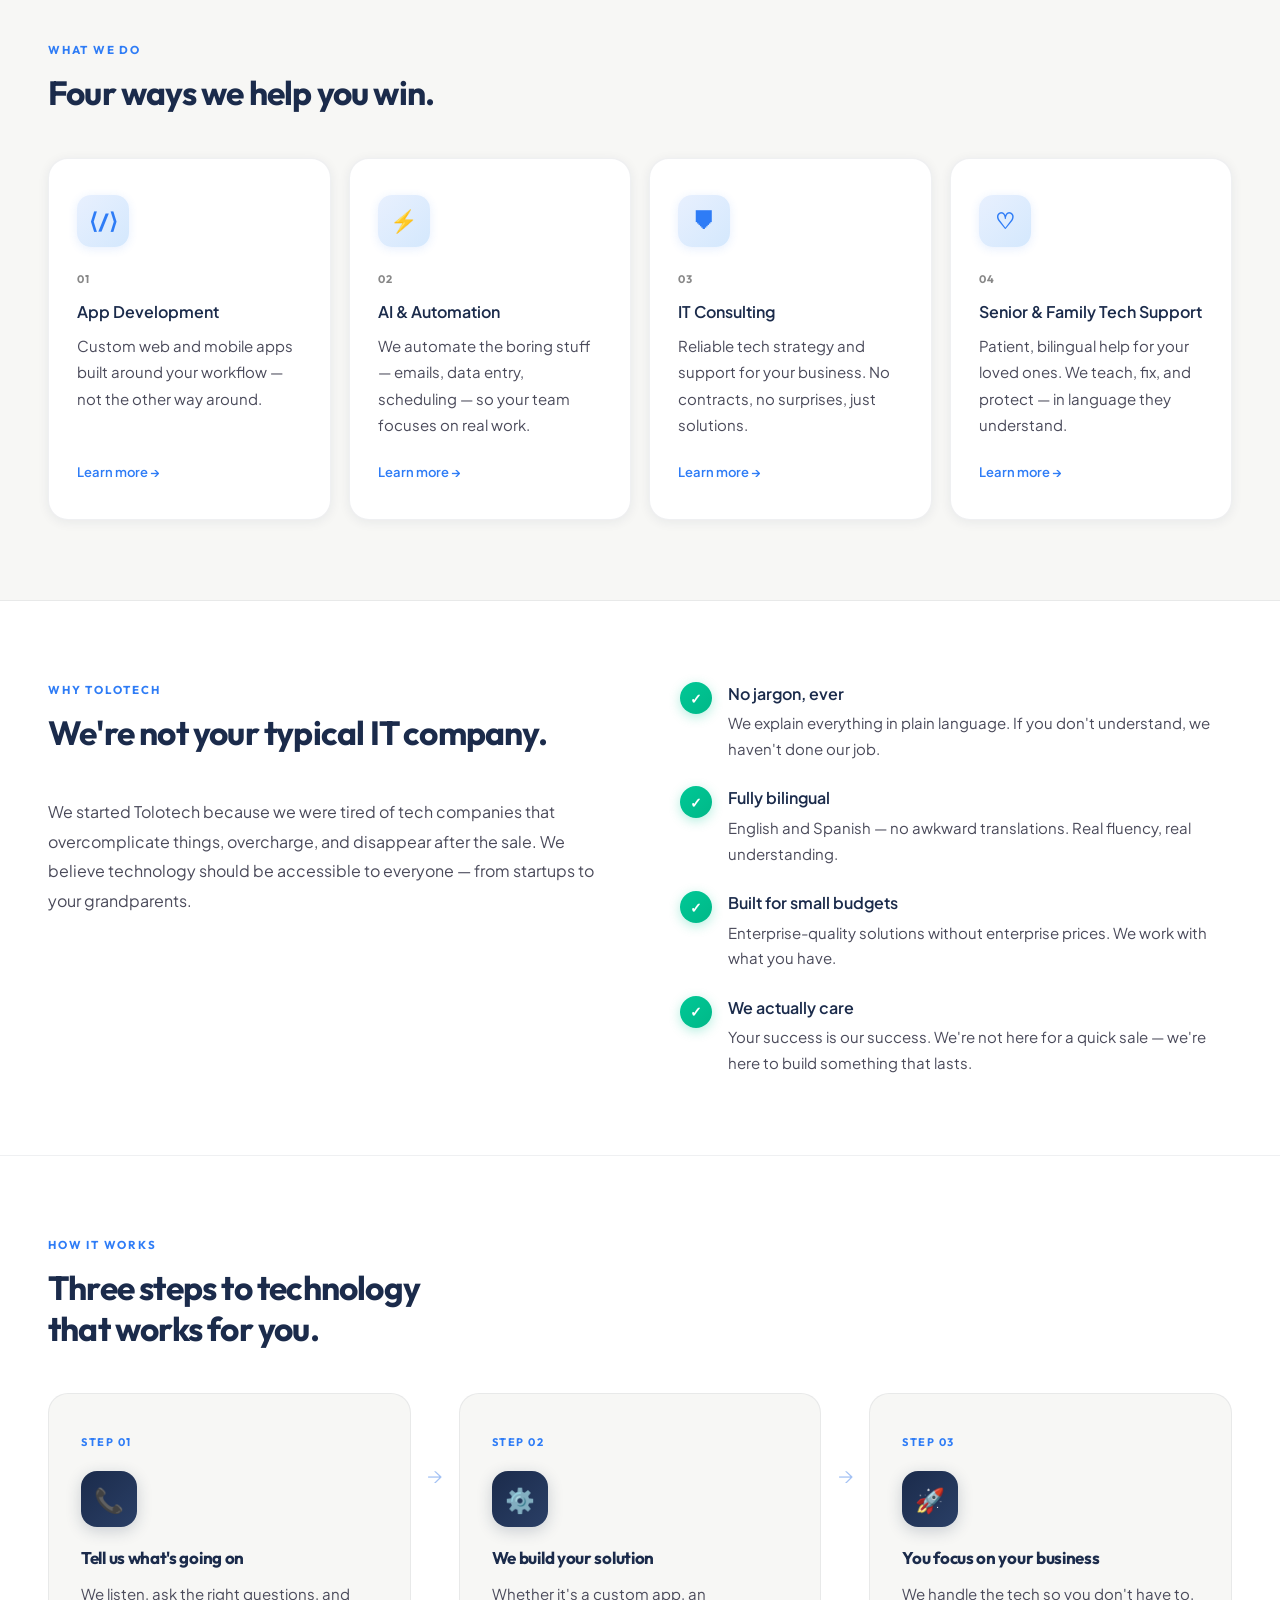
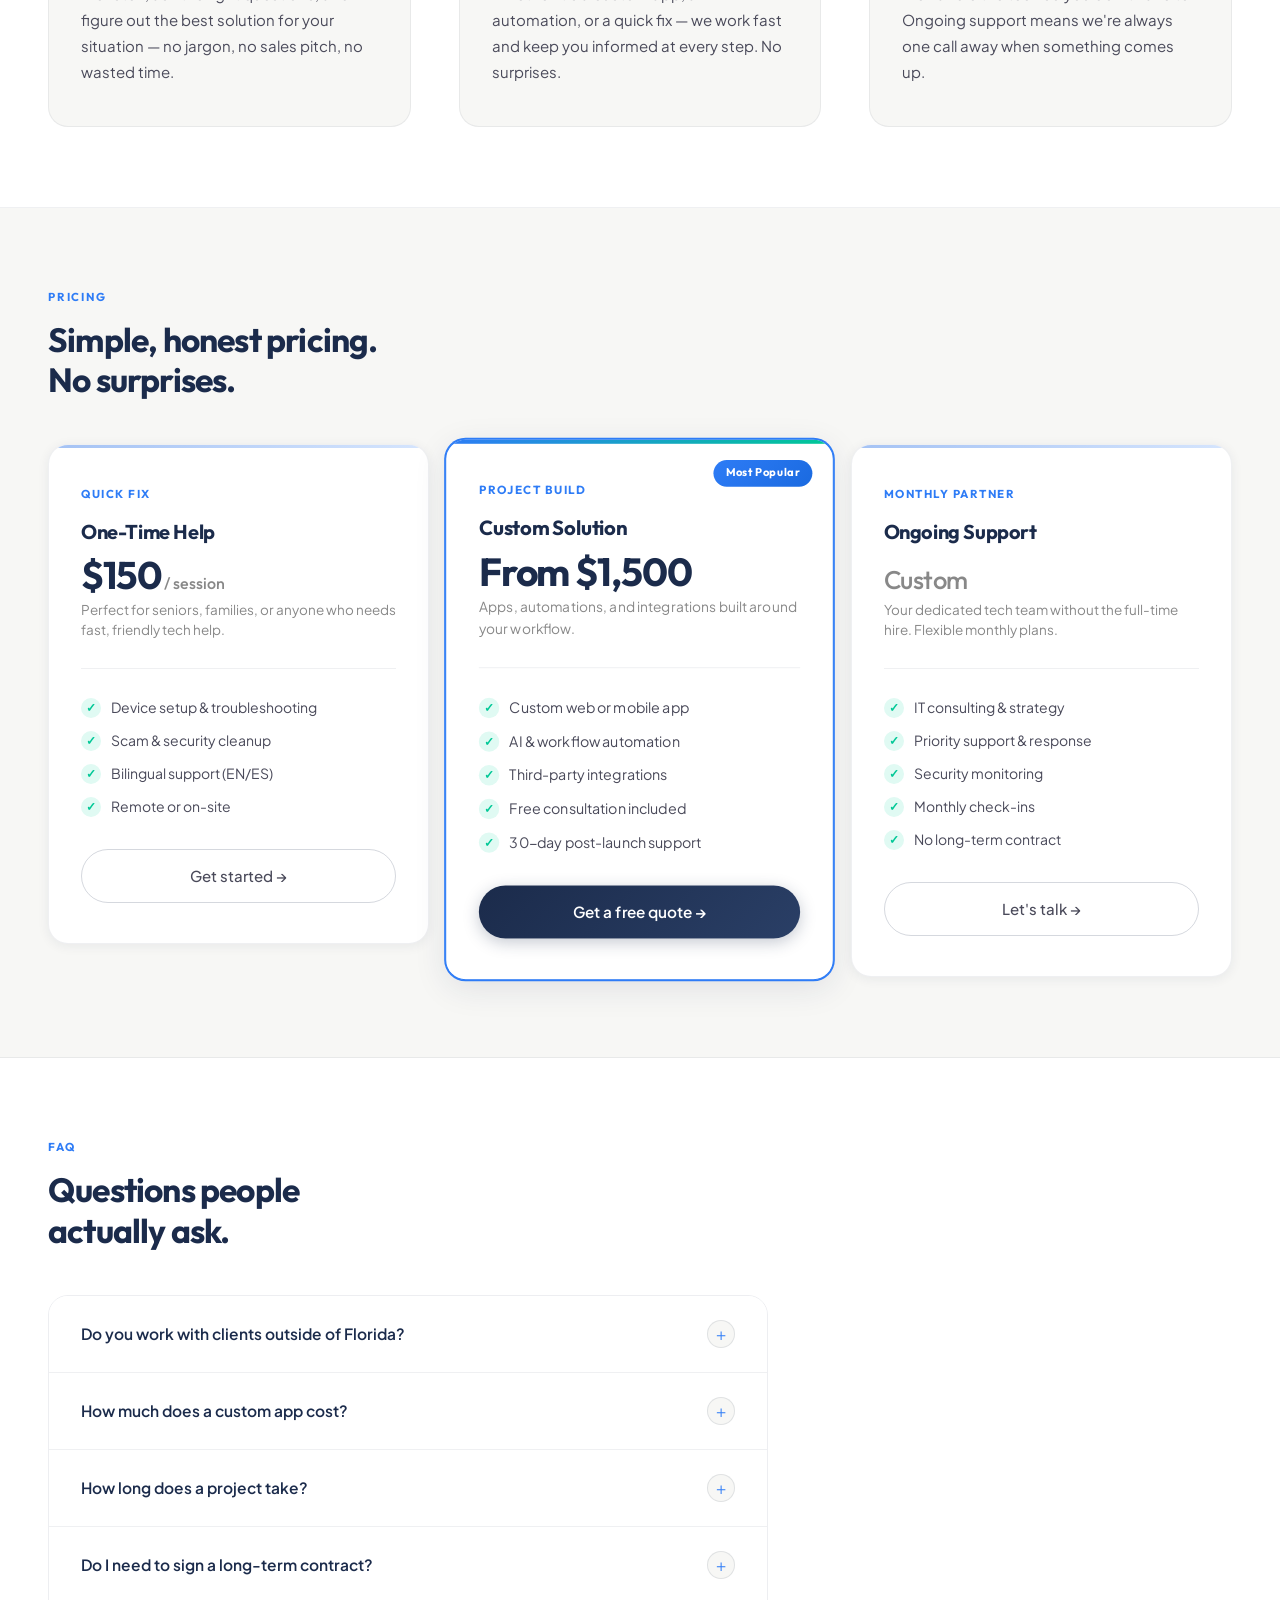
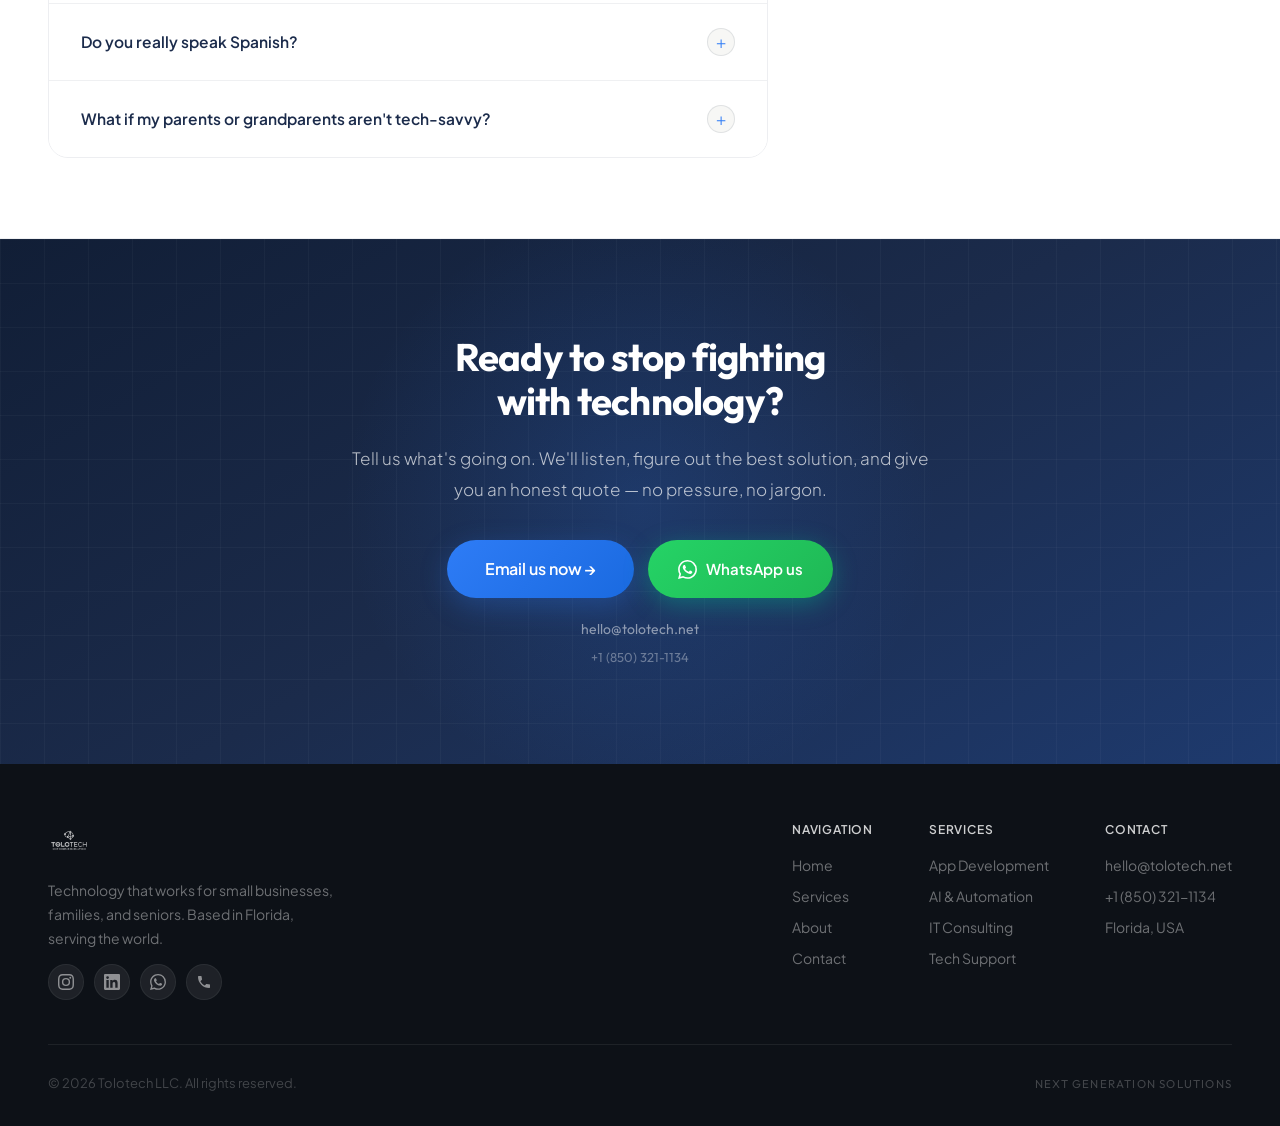
==== commit db36faaa: "Remove testimonials section from homepage Taking down placeholder client testimonials until real rev" ====
--- a/index.html
+++ b/index.html
@@ -18,8 +18,34 @@
 <link rel="preconnect" href="https://fonts.gstatic.com" crossorigin>
 <link href="https://fonts.googleapis.com/css2?family=Plus+Jakarta+Sans:wght@300;400;500;600;700;800&family=Outfit:wght@400;600;700;800&display=swap" rel="stylesheet">
 <link rel="stylesheet" href="assets/style.css">
+<script type="application/ld+json">
+{
+  "@context": "https://schema.org",
+  "@type": "LocalBusiness",
+  "name": "Tolotech LLC",
+  "description": "Florida-based tech company helping small businesses, families, and seniors with app development, AI automation, IT consulting, and bilingual tech support.",
+  "url": "https://tolotech.net",
+  "logo": "https://tolotech.net/assets/logo.png",
+  "telephone": "+1-850-321-1134",
+  "email": "hello@tolotech.net",
+  "address": {
+    "@type": "PostalAddress",
+    "addressRegion": "FL",
+    "addressCountry": "US"
+  },
+  "areaServed": ["United States", "Florida"],
+  "availableLanguage": ["English", "Spanish"],
+  "sameAs": [
+    "https://instagram.com/tolotech25",
+    "https://linkedin.com/company/tolotech",
+    "https://wa.me/18503211134"
+  ],
+  "serviceType": ["App Development", "AI Automation", "IT Consulting", "Senior Tech Support"]
+}
+</script>
 </head>
 <body>
+<div class="t-scroll-progress" id="scroll-progress"></div>
 <nav class="t-nav" id="navbar">
 <a href="index.html" class="t-logo-wrap"><img src="assets/icon.png" alt="Tolotech" class="t-logo-icon"><span class="t-logo-text">TOLO<span>TECH</span></span></a>
 <div class="t-nav-center">
@@ -38,6 +64,7 @@
 <a href="services.html" class="t-mobile-link" id="m-nav-services">Services</a>
 <a href="about.html" class="t-mobile-link" id="m-nav-about">About</a>
 <a href="contact.html" class="t-mobile-link" id="m-nav-contact">Contact</a>
+<div class="lang-toggle" style="margin-top:0.75rem;align-self:flex-start"><button class="lang-btn active" id="m-btn-en" onclick="setLang('en')">EN</button><button class="lang-btn" id="m-btn-es" onclick="setLang('es')">ES</button></div>
 </div>
 </nav>
 
@@ -125,40 +152,6 @@
 </div>
 </section>
 
-<section class="t-testimonials">
-<div class="t-section-label" id="test-label">WHAT CLIENTS SAY</div>
-<h2 class="t-section-h2" id="test-h2">Real people. Real results.</h2>
-<div class="t-test-grid">
-
-<div class="t-test-card">
-<div class="t-test-stars">★★★★★</div>
-<p class="t-test-quote" id="test1-q">"Tolotech built us a custom scheduling app in weeks. What used to take my team 3 hours every Monday now runs automatically. I wish I had found them sooner."</p>
-<div class="t-test-author">
-<div class="t-test-avatar">MR</div>
-<div><strong id="test1-name">Maria R.</strong><span id="test1-role">Small Business Owner · Miami, FL</span></div>
-</div>
-</div>
-
-<div class="t-test-card">
-<div class="t-test-stars">★★★★★</div>
-<p class="t-test-quote" id="test2-q">"My parents are in their 70s and were constantly calling me for tech help. Tolotech set up their devices, taught them in Spanish, and now my mom video calls me every day. Incredible patience."</p>
-<div class="t-test-author">
-<div class="t-test-avatar">CL</div>
-<div><strong id="test2-name">Carlos L.</strong><span id="test2-role">Family Client · Orlando, FL</span></div>
-</div>
-</div>
-
-<div class="t-test-card">
-<div class="t-test-stars">★★★★★</div>
-<p class="t-test-quote" id="test3-q">"Every IT company I tried gave me jargon and big invoices. Tolotech explained everything clearly, fixed our network issues same day, and charged a fair price. They actually care."</p>
-<div class="t-test-author">
-<div class="t-test-avatar">JT</div>
-<div><strong id="test3-name">James T.</strong><span id="test3-role">Restaurant Owner · Pensacola, FL</span></div>
-</div>
-</div>
-
-</div>
-</section>
 
 <section class="t-pricing">
 <div class="t-section-label" id="price-label">PRICING</div>
@@ -308,6 +301,11 @@
 <div class="t-footer-bottom"><span>© 2026 Tolotech LLC. <span id="ft-rights">All rights reserved.</span></span><span class="t-footer-tagline" id="ft-tag">Next Generation Solutions</span></div>
 </footer>
 
+<a href="#" class="t-back-top" id="back-top" aria-label="Back to top">↑</a>
+<div class="t-mobile-cta" id="mobile-cta">
+<a href="tel:+18503211134" class="t-mobile-cta-call"><svg viewBox="0 0 24 24"><path d="M6.62 10.79c1.44 2.83 3.76 5.14 6.59 6.59l2.2-2.2c.27-.27.67-.36 1.02-.24 1.12.37 2.33.57 3.57.57.55 0 1 .45 1 1V20c0 .55-.45 1-1 1-9.39 0-17-7.61-17-17 0-.55.45-1 1-1h3.5c.55 0 1 .45 1 1 0 1.25.2 2.45.57 3.57.11.35.03.74-.25 1.02l-2.2 2.2z"/></svg> Call us</a>
+<a href="https://wa.me/18503211134" target="_blank" class="t-mobile-cta-wa"><svg viewBox="0 0 24 24"><path d="M17.472 14.382c-.297-.149-1.758-.867-2.03-.967-.273-.099-.471-.148-.67.15-.197.297-.767.966-.94 1.164-.173.199-.347.223-.644.075-.297-.15-1.255-.463-2.39-1.475-.883-.788-1.48-1.761-1.653-2.059-.173-.297-.018-.458.13-.606.134-.133.298-.347.446-.52.149-.174.198-.298.298-.497.099-.198.05-.371-.025-.52-.075-.149-.669-1.612-.916-2.207-.242-.579-.487-.5-.669-.51-.173-.008-.371-.01-.57-.01-.198 0-.52.074-.792.372-.272.297-1.04 1.016-1.04 2.479 0 1.462 1.065 2.875 1.213 3.074.149.198 2.096 3.2 5.077 4.487.709.306 1.262.489 1.694.625.712.227 1.36.195 1.871.118.571-.085 1.758-.719 2.006-1.413.248-.694.248-1.289.173-1.413-.074-.124-.272-.198-.57-.347m-5.421 7.403h-.004a9.87 9.87 0 01-5.031-1.378l-.361-.214-3.741.982.998-3.648-.235-.374a9.86 9.86 0 01-1.51-5.26c.001-5.45 4.436-9.884 9.888-9.884 2.64 0 5.122 1.03 6.988 2.898a9.825 9.825 0 012.893 6.994c-.003 5.45-4.437 9.884-9.885 9.884m8.413-18.297A11.815 11.815 0 0012.05 0C5.495 0 .16 5.335.157 11.892c0 2.096.547 4.142 1.588 5.945L.057 24l6.305-1.654a11.882 11.882 0 005.683 1.448h.005c6.554 0 11.89-5.335 11.893-11.893a11.821 11.821 0 00-3.48-8.413z"/></svg> WhatsApp</a>
+</div>
 <a href="https://wa.me/18503211134" target="_blank" class="t-wa-float" aria-label="WhatsApp"><svg viewBox="0 0 24 24"><path d="M17.472 14.382c-.297-.149-1.758-.867-2.03-.967-.273-.099-.471-.148-.67.15-.197.297-.767.966-.94 1.164-.173.199-.347.223-.644.075-.297-.15-1.255-.463-2.39-1.475-.883-.788-1.48-1.761-1.653-2.059-.173-.297-.018-.458.13-.606.134-.133.298-.347.446-.52.149-.174.198-.298.298-.497.099-.198.05-.371-.025-.52-.075-.149-.669-1.612-.916-2.207-.242-.579-.487-.5-.669-.51-.173-.008-.371-.01-.57-.01-.198 0-.52.074-.792.372-.272.297-1.04 1.016-1.04 2.479 0 1.462 1.065 2.875 1.213 3.074.149.198 2.096 3.2 5.077 4.487.709.306 1.262.489 1.694.625.712.227 1.36.195 1.871.118.571-.085 1.758-.719 2.006-1.413.248-.694.248-1.289.173-1.413-.074-.124-.272-.198-.57-.347m-5.421 7.403h-.004a9.87 9.87 0 01-5.031-1.378l-.361-.214-3.741.982.998-3.648-.235-.374a9.86 9.86 0 01-1.51-5.26c.001-5.45 4.436-9.884 9.888-9.884 2.64 0 5.122 1.03 6.988 2.898a9.825 9.825 0 012.893 6.994c-.003 5.45-4.437 9.884-9.885 9.884m8.413-18.297A11.815 11.815 0 0012.05 0C5.495 0 .16 5.335.157 11.892c0 2.096.547 4.142 1.588 5.945L.057 24l6.305-1.654a11.882 11.882 0 005.683 1.448h.005c6.554 0 11.89-5.335 11.893-11.893a11.821 11.821 0 00-3.48-8.413z"/></svg></a>
 
 <script src="assets/lang.js"></script>
--- a/assets/style.css
+++ b/assets/style.css
@@ -1218,6 +1218,93 @@
   .t-stat { padding: 1.25rem; }
   .t-stat-num { font-size: 2rem; }
 }
+/* ── SCROLL PROGRESS BAR ── */
+.t-scroll-progress {
+  position: fixed;
+  top: 0;
+  left: 0;
+  height: 3px;
+  width: 0%;
+  background: linear-gradient(90deg, var(--blue), var(--teal));
+  z-index: 2000;
+  transition: width 0.08s linear;
+  pointer-events: none;
+}
+
+/* ── BACK TO TOP ── */
+.t-back-top {
+  position: fixed;
+  bottom: 96px;
+  right: 26px;
+  z-index: 998;
+  width: 44px;
+  height: 44px;
+  border-radius: 50%;
+  background: var(--bg);
+  border: 1.5px solid rgba(27,43,75,0.12);
+  color: var(--navy);
+  display: flex;
+  align-items: center;
+  justify-content: center;
+  cursor: pointer;
+  box-shadow: var(--shadow-md);
+  opacity: 0;
+  transform: translateY(12px);
+  transition: all 0.3s cubic-bezier(0.25,0.46,0.45,0.94);
+  font-size: 18px;
+  line-height: 1;
+  text-decoration: none;
+}
+.t-back-top.visible { opacity: 1; transform: translateY(0); }
+.t-back-top:hover {
+  background: var(--navy);
+  color: #fff;
+  border-color: var(--navy);
+  transform: translateY(-3px);
+  box-shadow: var(--shadow-lg);
+}
+
+/* ── STICKY MOBILE CTA ── */
+.t-mobile-cta {
+  display: none;
+  position: fixed;
+  bottom: 0; left: 0; right: 0;
+  z-index: 997;
+  background: rgba(255,255,255,0.97);
+  backdrop-filter: blur(20px);
+  -webkit-backdrop-filter: blur(20px);
+  border-top: 1px solid rgba(27,43,75,0.08);
+  padding: 10px 16px;
+  gap: 10px;
+  box-shadow: 0 -8px 32px rgba(27,43,75,0.10);
+  transform: translateY(100%);
+  transition: transform 0.4s cubic-bezier(0.25,0.46,0.45,0.94);
+}
+.t-mobile-cta.visible { transform: translateY(0); }
+.t-mobile-cta a {
+  flex: 1;
+  display: flex;
+  align-items: center;
+  justify-content: center;
+  gap: 7px;
+  font-family: 'Plus Jakarta Sans', sans-serif;
+  font-size: 14px;
+  font-weight: 600;
+  border-radius: 99px;
+  padding: 12px 16px;
+  text-decoration: none;
+  transition: all 0.2s;
+}
+.t-mobile-cta-call { background: var(--bg-alt); color: var(--navy); border: 1.5px solid rgba(27,43,75,0.12); }
+.t-mobile-cta-wa { background: linear-gradient(135deg,#25D366,#1fb855); color:#fff; box-shadow:0 4px 16px rgba(37,211,102,0.35); }
+.t-mobile-cta svg { width:16px; height:16px; fill:currentColor; flex-shrink:0; }
+
+@media (max-width: 768px) {
+  .t-mobile-cta { display: flex; }
+  .t-wa-float { bottom: 82px; }
+  .t-back-top { bottom: 158px; right: 18px; width: 40px; height: 40px; font-size: 16px; }
+}
+
 /* ── HOW WE WORK ── */
 .t-process {
   padding: 5rem 3rem;
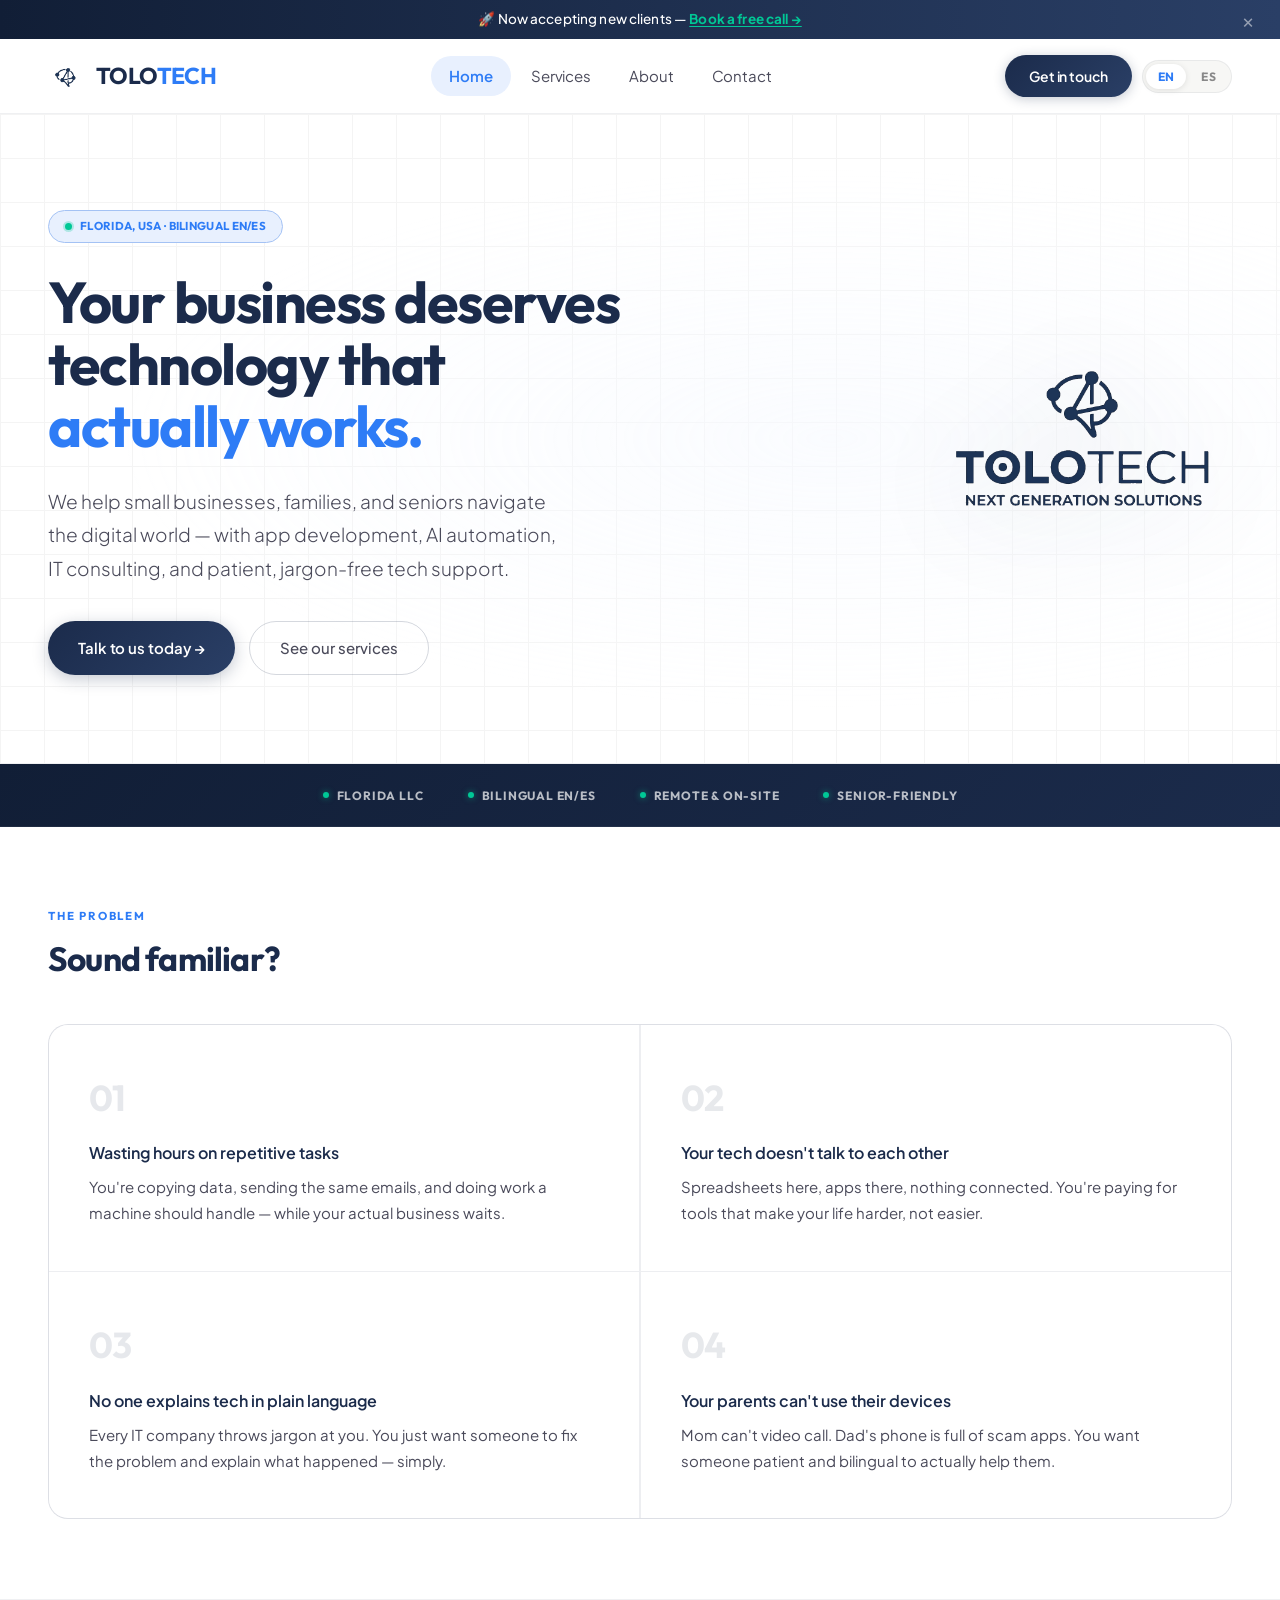
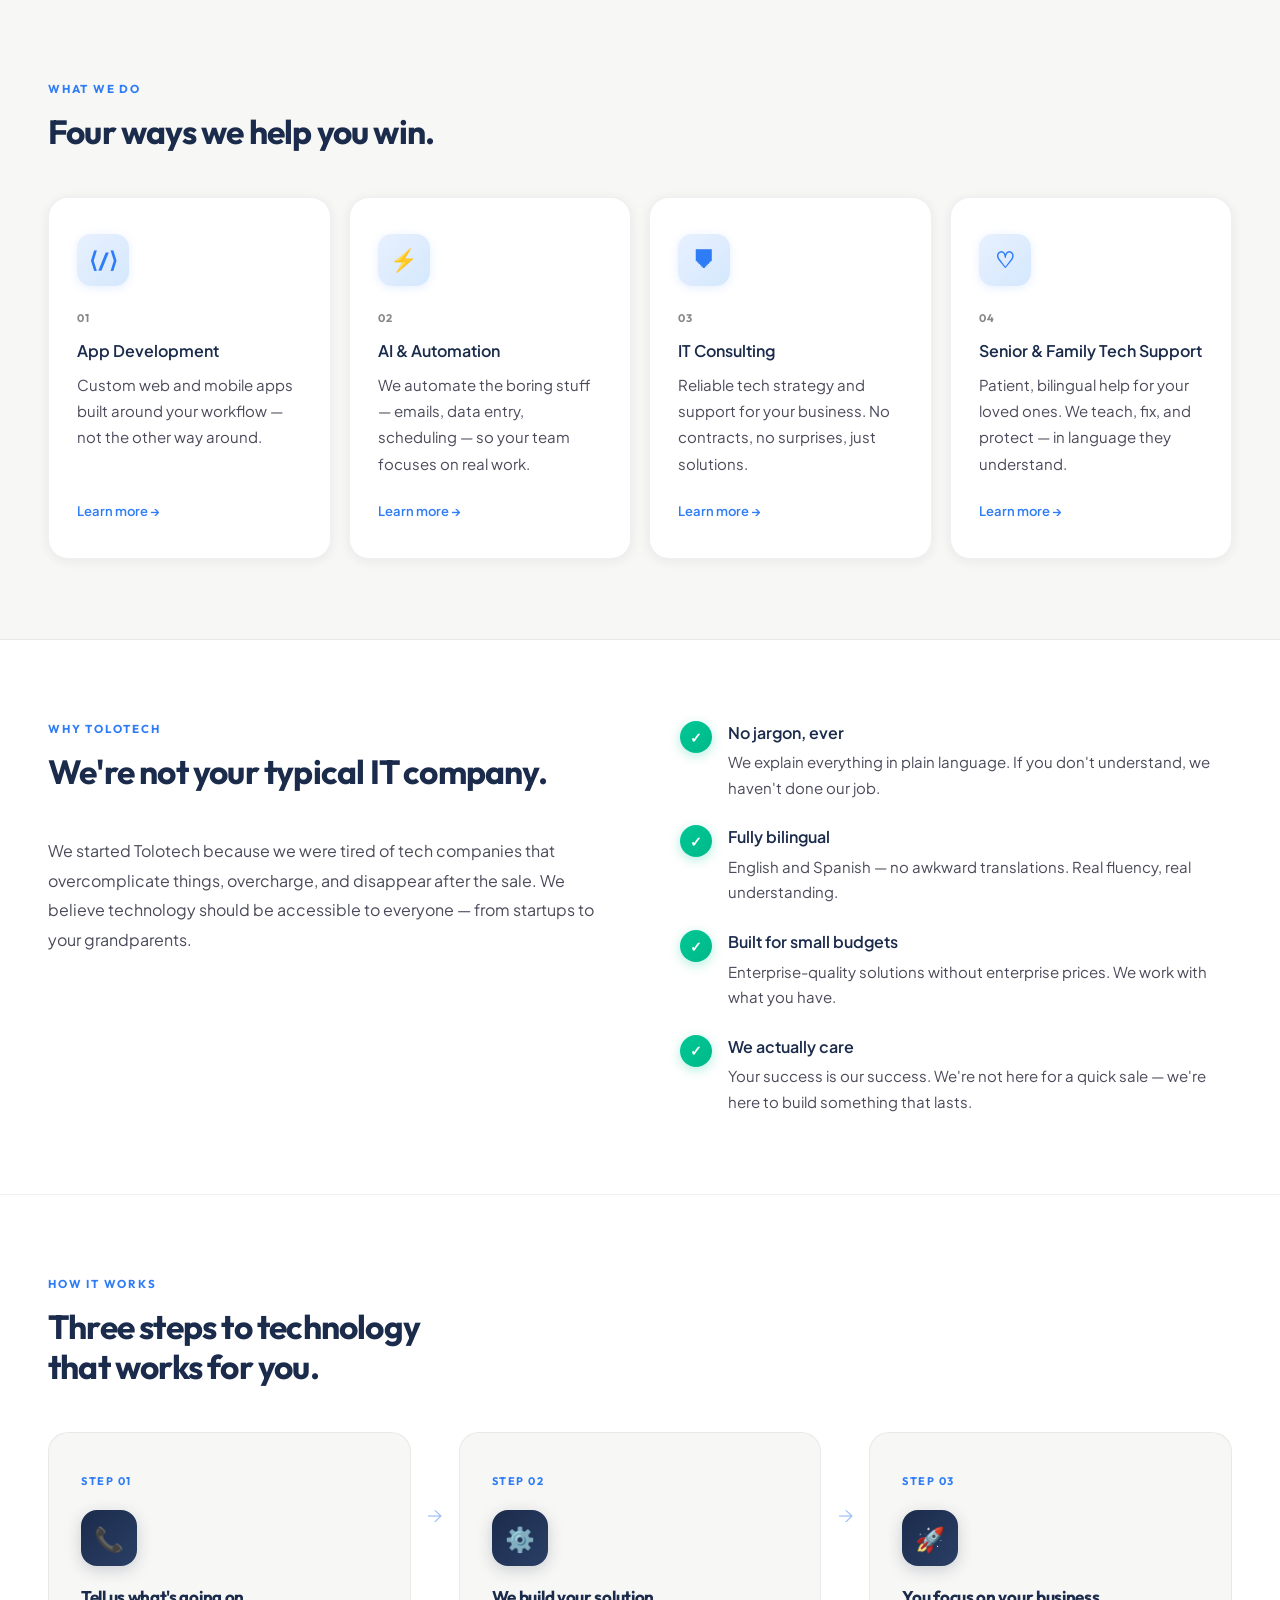
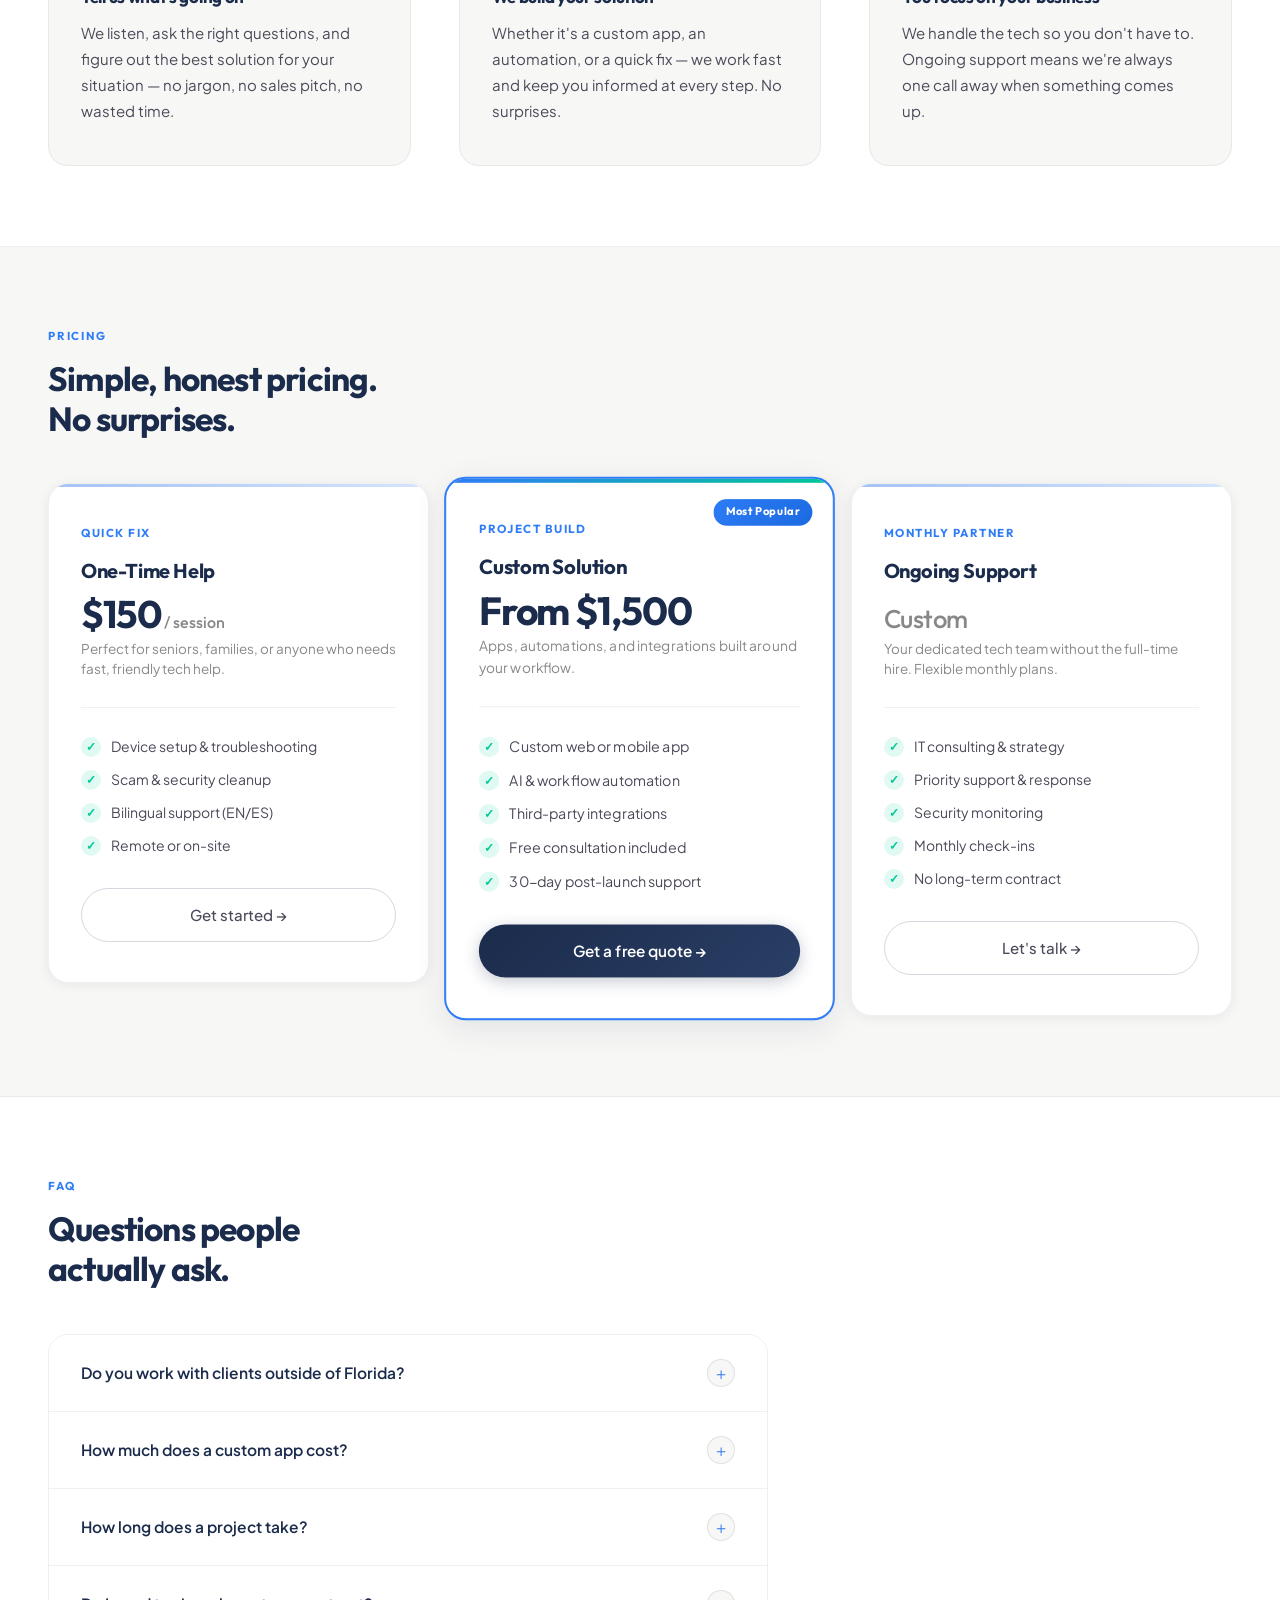
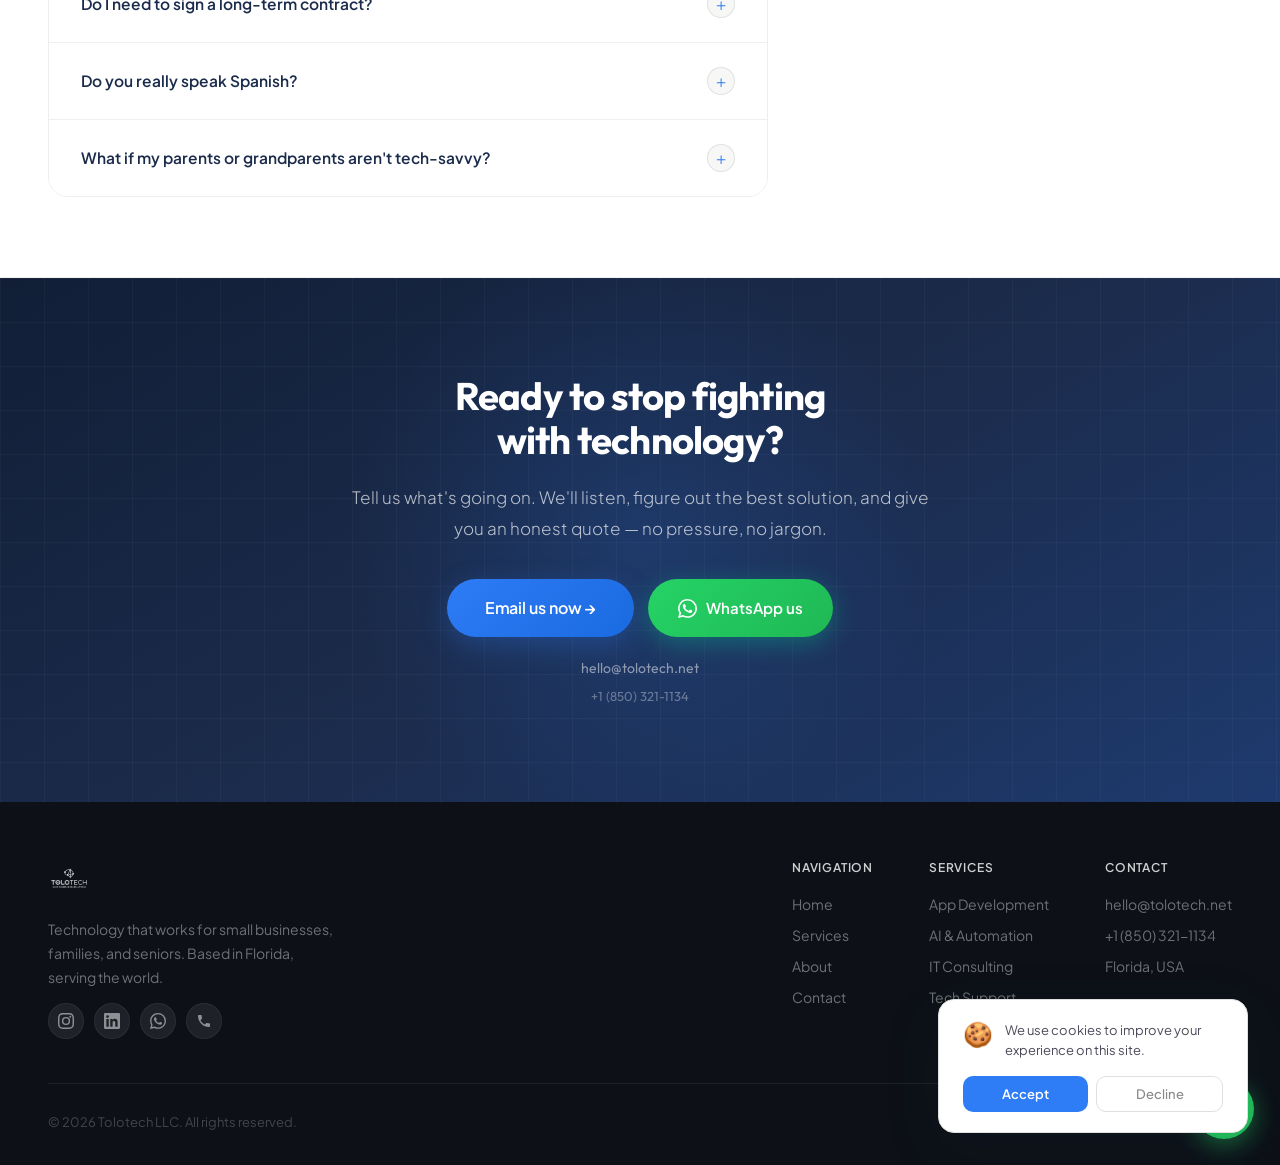
==== commit efcae554: "Wave 4: announcement bar, cookie consent, page fade-in, char counter, lazy loading - Dismissible ann" ====
--- a/index.html
+++ b/index.html
@@ -45,6 +45,10 @@
 </script>
 </head>
 <body>
+<div class="t-announce" id="t-announce">
+<span>🚀 <span id="ann-text">Now accepting new clients —</span> <a href="contact.html" id="ann-link">Book a free call →</a></span>
+<button class="t-announce-x" onclick="dismissAnnounce()" aria-label="Close">×</button>
+</div>
 <div class="t-scroll-progress" id="scroll-progress"></div>
 <nav class="t-nav" id="navbar">
 <a href="index.html" class="t-logo-wrap"><img src="assets/icon.png" alt="Tolotech" class="t-logo-icon"><span class="t-logo-text">TOLO<span>TECH</span></span></a>
@@ -79,7 +83,7 @@
 <a href="services.html" class="t-btn-ghost"><span id="hero-cta2">See our services</span></a>
 </div>
 </div>
-<div class="t-hero-visual"><img src="assets/logo.png" alt="Tolotech" class="t-hero-logo"></div>
+<div class="t-hero-visual"><img src="assets/logo.png" loading="lazy" alt="Tolotech" class="t-hero-logo"></div>
 </section>
 
 <div class="t-trust">
@@ -283,7 +287,7 @@
 <footer class="t-footer">
 <div class="t-footer-top">
 <div class="t-footer-brand">
-<img src="assets/logo.png" alt="Tolotech" class="t-footer-logo">
+<img src="assets/logo.png" loading="lazy" alt="Tolotech" class="t-footer-logo">
 <p id="ft-desc">Technology that works for small businesses, families, and seniors. Based in Florida, serving the world.</p>
 <div class="t-footer-social">
 <a href="https://instagram.com/tolotech25" target="_blank" aria-label="Instagram"><svg viewBox="0 0 24 24"><path d="M12 2.163c3.204 0 3.584.012 4.85.07 3.252.148 4.771 1.691 4.919 4.919.058 1.265.069 1.645.069 4.849 0 3.205-.012 3.584-.069 4.849-.149 3.225-1.664 4.771-4.919 4.919-1.266.058-1.644.07-4.85.07-3.204 0-3.584-.012-4.849-.07-3.26-.149-4.771-1.699-4.919-4.92-.058-1.265-.07-1.644-.07-4.849 0-3.204.013-3.583.07-4.849.149-3.227 1.664-4.771 4.919-4.919 1.266-.057 1.645-.069 4.849-.069zM12 0C8.741 0 8.333.014 7.053.072 2.695.272.273 2.69.073 7.052.014 8.333 0 8.741 0 12c0 3.259.014 3.668.072 4.948.2 4.358 2.618 6.78 6.98 6.98C8.333 23.986 8.741 24 12 24c3.259 0 3.668-.014 4.948-.072 4.354-.2 6.782-2.618 6.979-6.98.059-1.28.073-1.689.073-4.948 0-3.259-.014-3.667-.072-4.947-.196-4.354-2.617-6.78-6.979-6.98C15.668.014 15.259 0 12 0zm0 5.838a6.162 6.162 0 100 12.324 6.162 6.162 0 000-12.324zM12 16a4 4 0 110-8 4 4 0 010 8zm6.406-11.845a1.44 1.44 0 100 2.881 1.44 1.44 0 000-2.881z"/></svg></a>
@@ -308,6 +312,16 @@
 </div>
 <a href="https://wa.me/18503211134" target="_blank" class="t-wa-float" aria-label="WhatsApp"><svg viewBox="0 0 24 24"><path d="M17.472 14.382c-.297-.149-1.758-.867-2.03-.967-.273-.099-.471-.148-.67.15-.197.297-.767.966-.94 1.164-.173.199-.347.223-.644.075-.297-.15-1.255-.463-2.39-1.475-.883-.788-1.48-1.761-1.653-2.059-.173-.297-.018-.458.13-.606.134-.133.298-.347.446-.52.149-.174.198-.298.298-.497.099-.198.05-.371-.025-.52-.075-.149-.669-1.612-.916-2.207-.242-.579-.487-.5-.669-.51-.173-.008-.371-.01-.57-.01-.198 0-.52.074-.792.372-.272.297-1.04 1.016-1.04 2.479 0 1.462 1.065 2.875 1.213 3.074.149.198 2.096 3.2 5.077 4.487.709.306 1.262.489 1.694.625.712.227 1.36.195 1.871.118.571-.085 1.758-.719 2.006-1.413.248-.694.248-1.289.173-1.413-.074-.124-.272-.198-.57-.347m-5.421 7.403h-.004a9.87 9.87 0 01-5.031-1.378l-.361-.214-3.741.982.998-3.648-.235-.374a9.86 9.86 0 01-1.51-5.26c.001-5.45 4.436-9.884 9.888-9.884 2.64 0 5.122 1.03 6.988 2.898a9.825 9.825 0 012.893 6.994c-.003 5.45-4.437 9.884-9.885 9.884m8.413-18.297A11.815 11.815 0 0012.05 0C5.495 0 .16 5.335.157 11.892c0 2.096.547 4.142 1.588 5.945L.057 24l6.305-1.654a11.882 11.882 0 005.683 1.448h.005c6.554 0 11.89-5.335 11.893-11.893a11.821 11.821 0 00-3.48-8.413z"/></svg></a>
 
+<div class="t-cookie" id="t-cookie">
+<div class="t-cookie-inner">
+<span class="t-cookie-icon">🍪</span>
+<p id="cookie-text">We use cookies to improve your experience on this site.</p>
+</div>
+<div class="t-cookie-actions">
+<button class="t-cookie-accept" onclick="acceptCookie()" id="cookie-accept">Accept</button>
+<button class="t-cookie-decline" onclick="declineCookie()" id="cookie-decline">Decline</button>
+</div>
+</div>
 <script src="assets/lang.js"></script>
 </body>
 </html>
--- a/assets/style.css
+++ b/assets/style.css
@@ -1647,3 +1647,137 @@
   .t-faq-question { padding: 1.25rem 1.5rem; }
   .t-faq-answer { padding: 0 1.5rem 1.25rem; }
 }
+
+/* ══════════════════════════════════════
+   WAVE 4 — Announcement · Cookie · Fade
+   ══════════════════════════════════════ */
+
+/* ── Announcement bar ── */
+.t-announce {
+  background: linear-gradient(90deg, var(--navy-deep) 0%, var(--navy-light) 100%);
+  color: #fff;
+  text-align: center;
+  padding: 10px 3.5rem;
+  font-size: 13.5px;
+  font-weight: 500;
+  display: flex;
+  align-items: center;
+  justify-content: center;
+  gap: 0.5rem;
+  position: relative;
+  letter-spacing: 0.01em;
+  line-height: 1.4;
+}
+.t-announce a {
+  color: var(--teal);
+  font-weight: 700;
+  text-decoration: underline;
+  text-underline-offset: 2px;
+  transition: opacity 0.2s;
+}
+.t-announce a:hover { opacity: 0.8; }
+.t-announce-x {
+  position: absolute;
+  right: 1.25rem;
+  top: 50%;
+  transform: translateY(-50%);
+  background: none;
+  border: none;
+  color: rgba(255,255,255,0.5);
+  cursor: pointer;
+  font-size: 20px;
+  line-height: 1;
+  padding: 2px 6px;
+  transition: color 0.2s;
+  font-family: inherit;
+}
+.t-announce-x:hover { color: #fff; }
+.t-announce.hidden { display: none; }
+
+/* ── Cookie consent ── */
+.t-cookie {
+  position: fixed;
+  bottom: 2rem;
+  right: 2rem;
+  background: var(--bg);
+  border: 1px solid var(--border);
+  border-radius: var(--radius-lg);
+  box-shadow: var(--shadow-lg);
+  padding: 1.25rem 1.5rem;
+  max-width: 310px;
+  z-index: 1600;
+  display: flex;
+  flex-direction: column;
+  gap: 1rem;
+  opacity: 0;
+  transform: translateY(16px);
+  transition: opacity 0.4s, transform 0.4s;
+  pointer-events: none;
+}
+.t-cookie.visible { opacity: 1; transform: translateY(0); pointer-events: auto; }
+.t-cookie.hidden { display: none; }
+.t-cookie-inner { display: flex; align-items: flex-start; gap: 12px; }
+.t-cookie-icon { font-size: 1.5rem; line-height: 1; flex-shrink: 0; margin-top: 1px; }
+.t-cookie-inner p {
+  font-size: 13px;
+  color: var(--text-secondary);
+  line-height: 1.55;
+  margin: 0;
+}
+.t-cookie-actions { display: flex; gap: 8px; }
+.t-cookie-accept {
+  flex: 1;
+  background: var(--blue);
+  color: #fff;
+  border: none;
+  border-radius: var(--radius);
+  padding: 9px 14px;
+  font-size: 13px;
+  font-weight: 600;
+  cursor: pointer;
+  transition: background 0.2s;
+  font-family: inherit;
+}
+.t-cookie-accept:hover { background: var(--blue-mid); }
+.t-cookie-decline {
+  flex: 1;
+  background: transparent;
+  color: var(--text-muted);
+  border: 1px solid var(--border);
+  border-radius: var(--radius);
+  padding: 9px 14px;
+  font-size: 13px;
+  font-weight: 500;
+  cursor: pointer;
+  transition: all 0.2s;
+  font-family: inherit;
+}
+.t-cookie-decline:hover { border-color: var(--text-secondary); color: var(--text); }
+
+/* ── Page fade-in ── */
+@keyframes t-pagefade {
+  from { opacity: 0; transform: translateY(5px); }
+  to   { opacity: 1; transform: translateY(0); }
+}
+body { animation: t-pagefade 0.3s ease both; }
+
+/* ── Form character counter ── */
+.t-form-meta { display: flex; justify-content: flex-end; margin-top: -10px; }
+.t-char-counter { font-size: 12px; color: var(--text-muted); transition: color 0.2s; }
+.t-char-counter.warn { color: var(--coral); font-weight: 600; }
+
+/* ── Input shake on error ── */
+@keyframes t-shake {
+  0%,100% { transform: translateX(0); }
+  20%      { transform: translateX(-6px); }
+  40%      { transform: translateX(6px); }
+  60%      { transform: translateX(-4px); }
+  80%      { transform: translateX(4px); }
+}
+.input-shake { animation: t-shake 0.4s ease; }
+
+/* ── Wave 4 responsive ── */
+@media (max-width: 768px) {
+  .t-announce { padding: 10px 3rem 10px 1rem; font-size: 13px; }
+  .t-cookie { bottom: 90px; right: 1rem; left: 1rem; max-width: none; }
+}
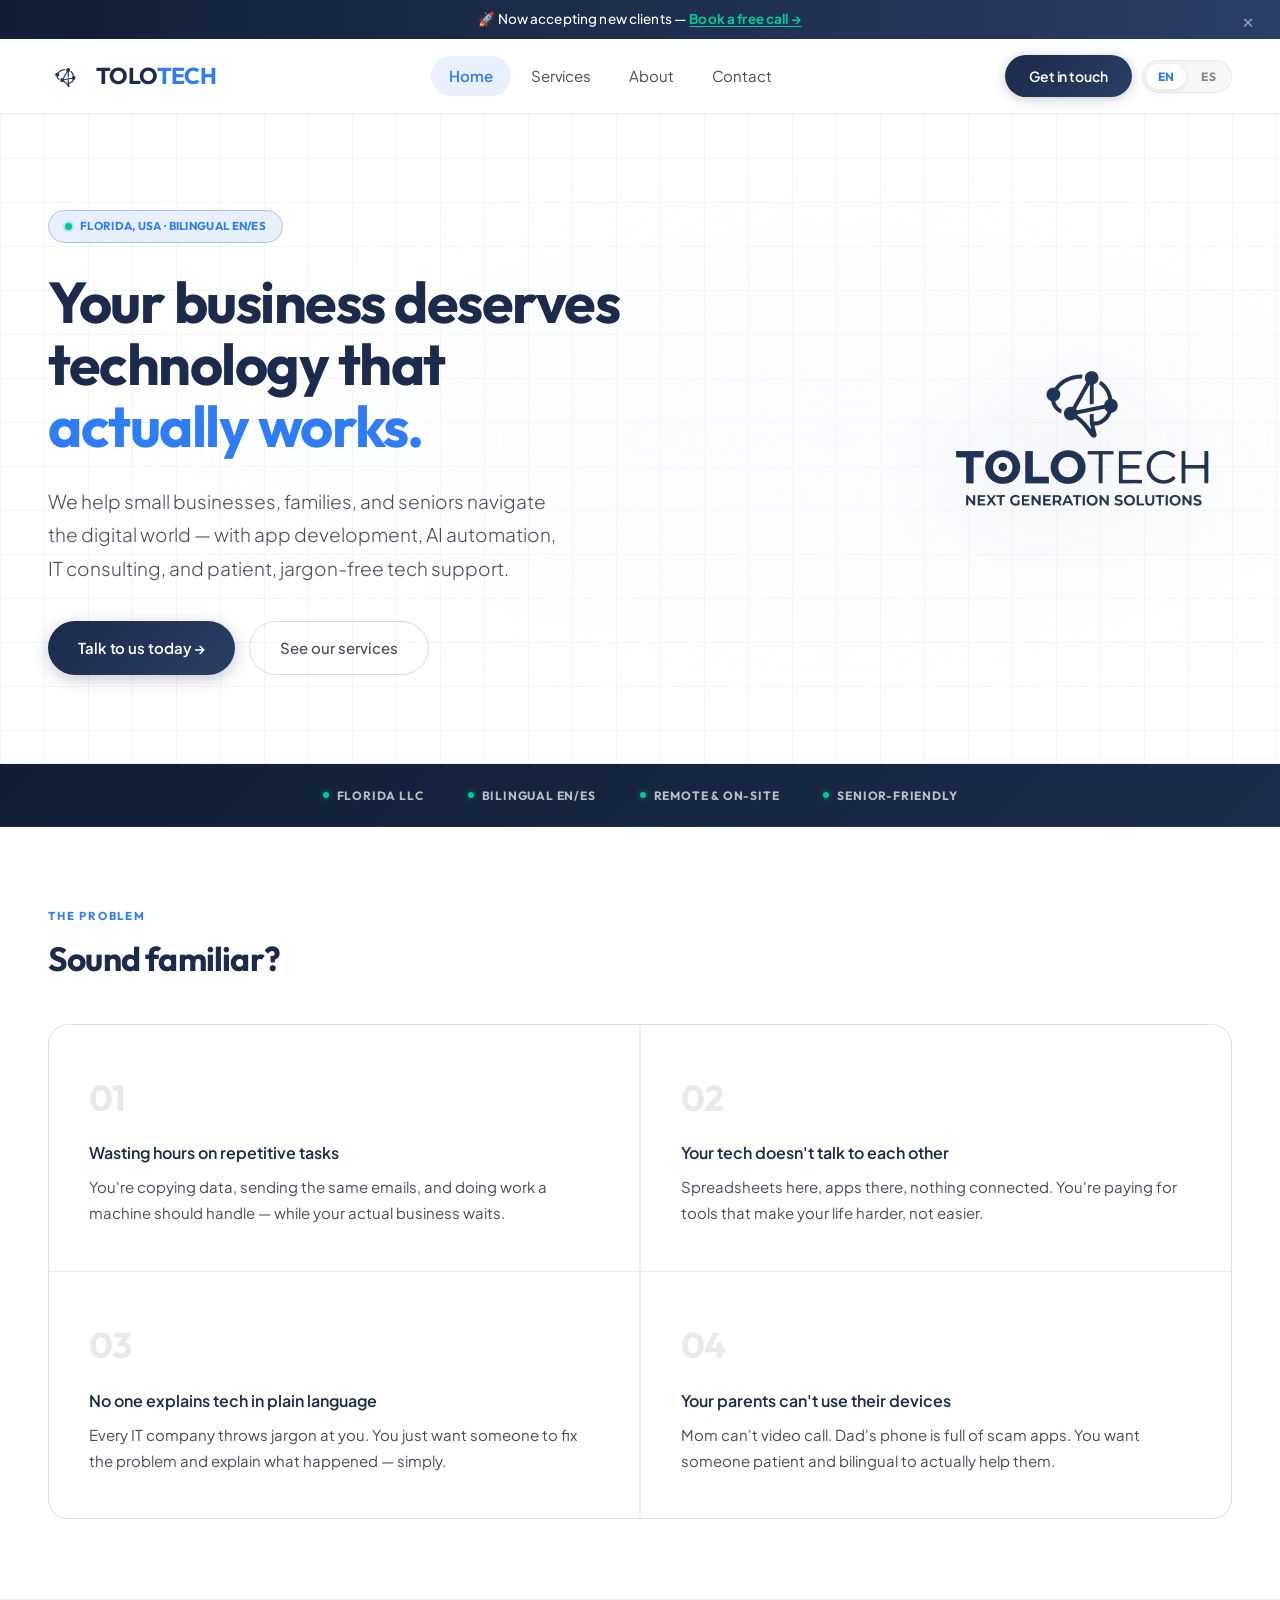
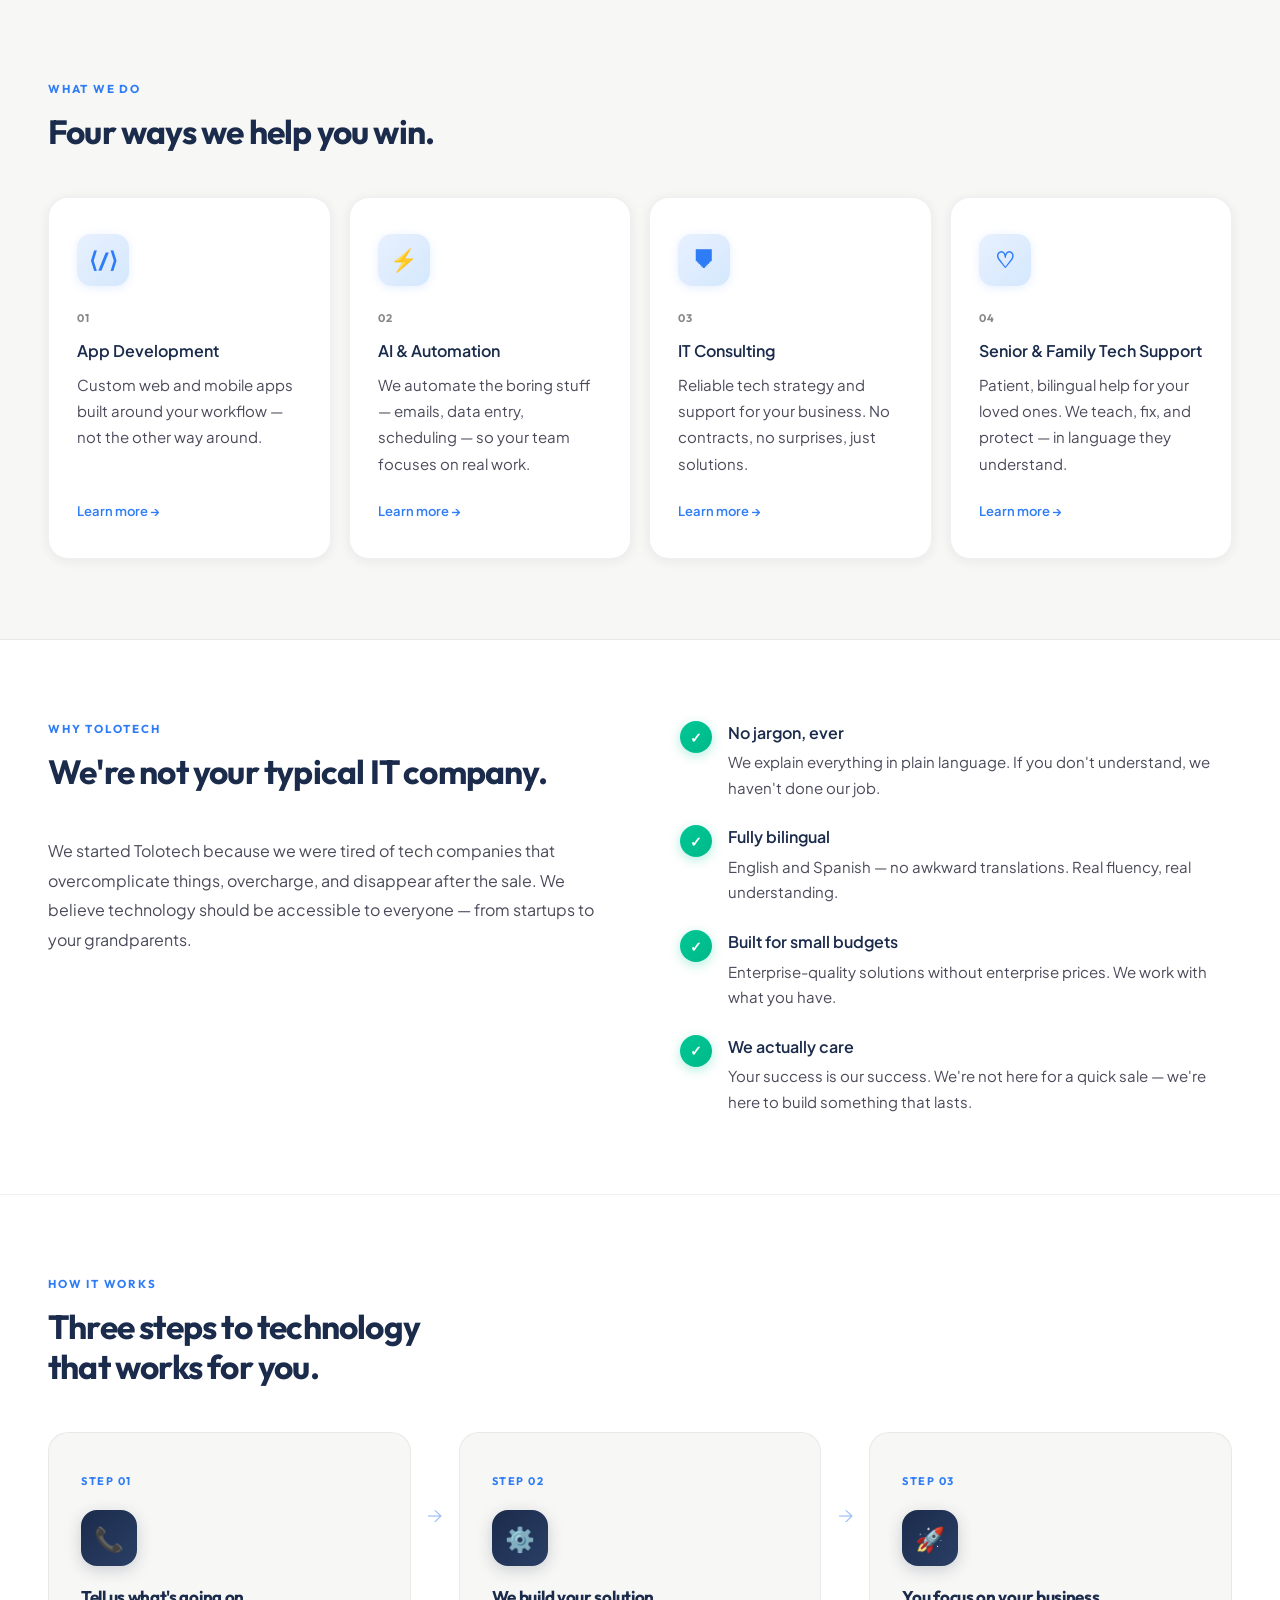
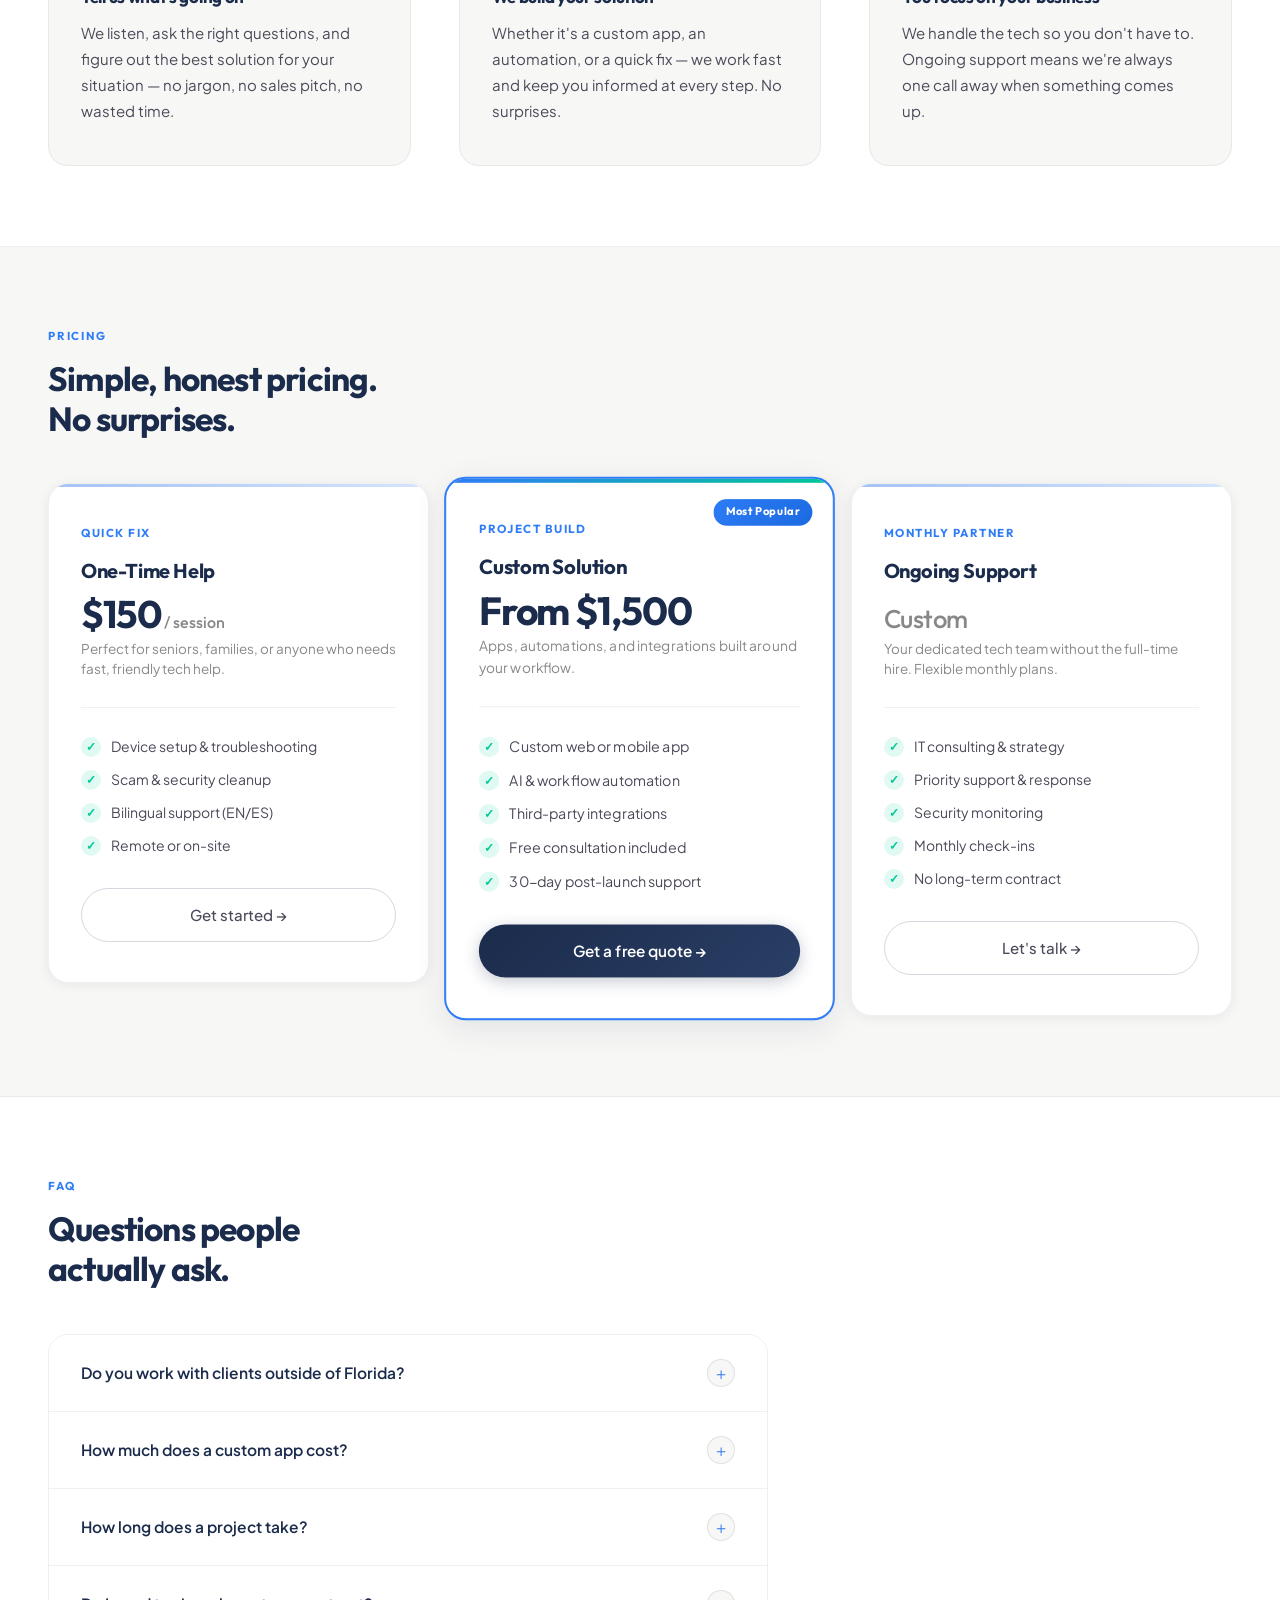
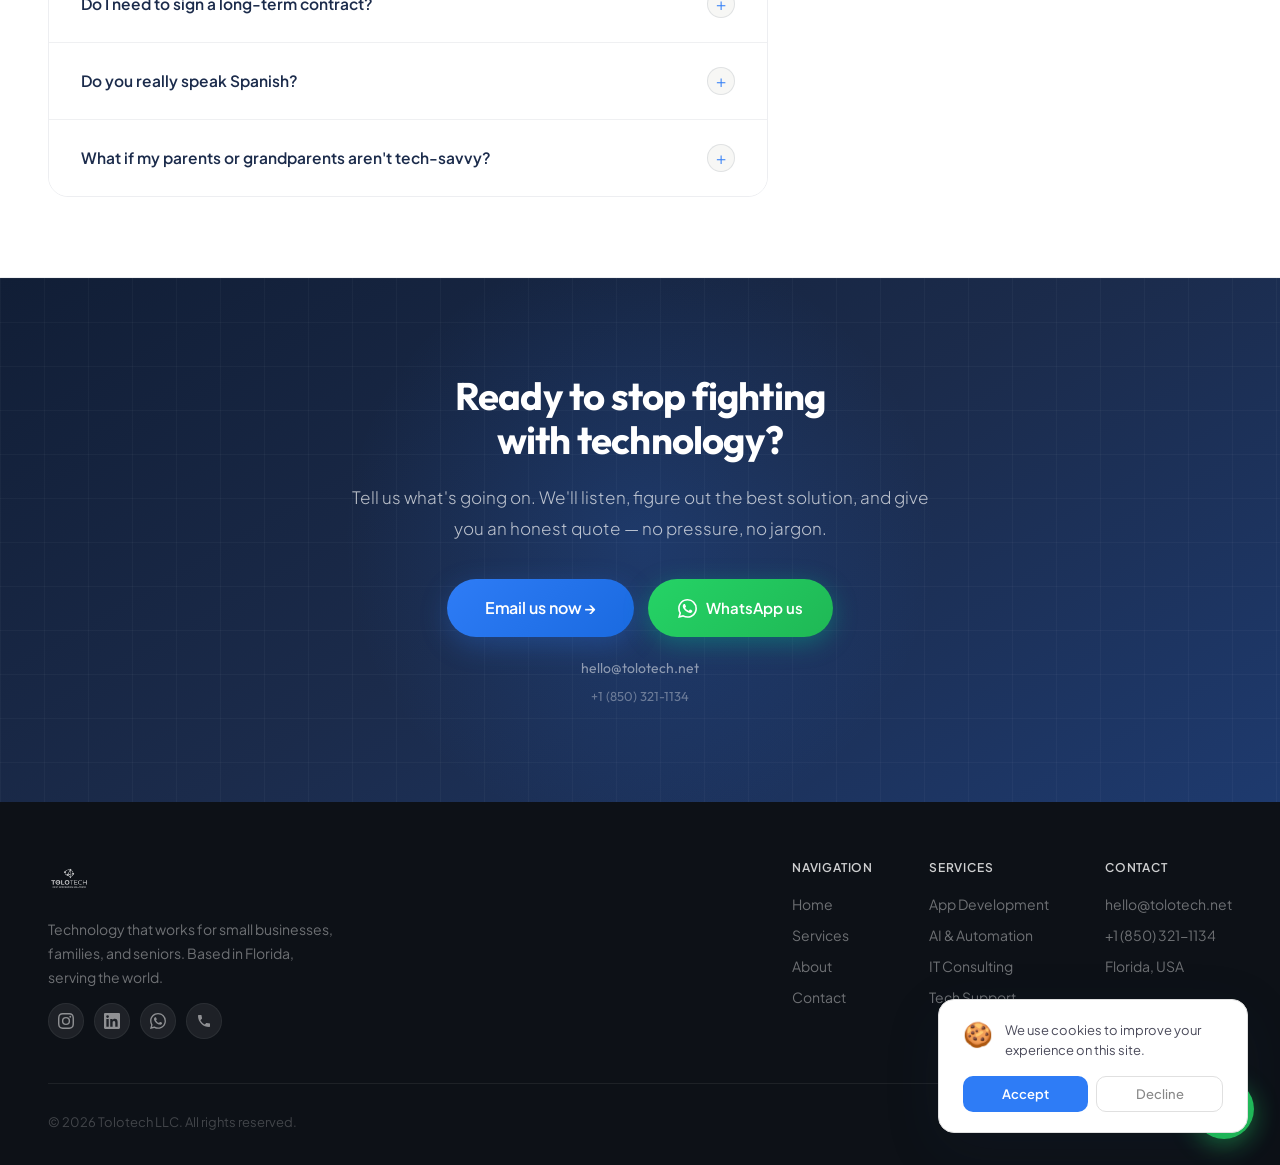
==== commit fff4c8de: "Wave 5: favicon suite, web manifest, image compression Favicons: - favicon.ico (multi-size: 16, 32, " ====
--- a/index.html
+++ b/index.html
@@ -13,7 +13,17 @@
 <meta name="twitter:title" content="Tolotech — Next Generation Solutions">
 <meta name="twitter:description" content="Florida-based tech company helping small businesses, families & seniors.">
 <meta name="twitter:image" content="assets/logo.png">
-<link rel="icon" type="image/png" href="assets/icon.png">
+<link rel="icon" type="image/x-icon" href="favicon.ico">
+<link rel="icon" type="image/png" sizes="16x16" href="assets/favicon-16x16.png">
+<link rel="icon" type="image/png" sizes="32x32" href="assets/favicon-32x32.png">
+<link rel="icon" type="image/png" sizes="96x96" href="assets/favicon-96x96.png">
+<link rel="apple-touch-icon" sizes="180x180" href="assets/apple-touch-icon.png">
+<link rel="manifest" href="manifest.json">
+<meta name="theme-color" content="#1B2B4B">
+<meta name="mobile-web-app-capable" content="yes">
+<meta name="apple-mobile-web-app-capable" content="yes">
+<meta name="apple-mobile-web-app-status-bar-style" content="black-translucent">
+<meta name="apple-mobile-web-app-title" content="Tolotech">
 <link rel="preconnect" href="https://fonts.googleapis.com">
 <link rel="preconnect" href="https://fonts.gstatic.com" crossorigin>
 <link href="https://fonts.googleapis.com/css2?family=Plus+Jakarta+Sans:wght@300;400;500;600;700;800&family=Outfit:wght@400;600;700;800&display=swap" rel="stylesheet">
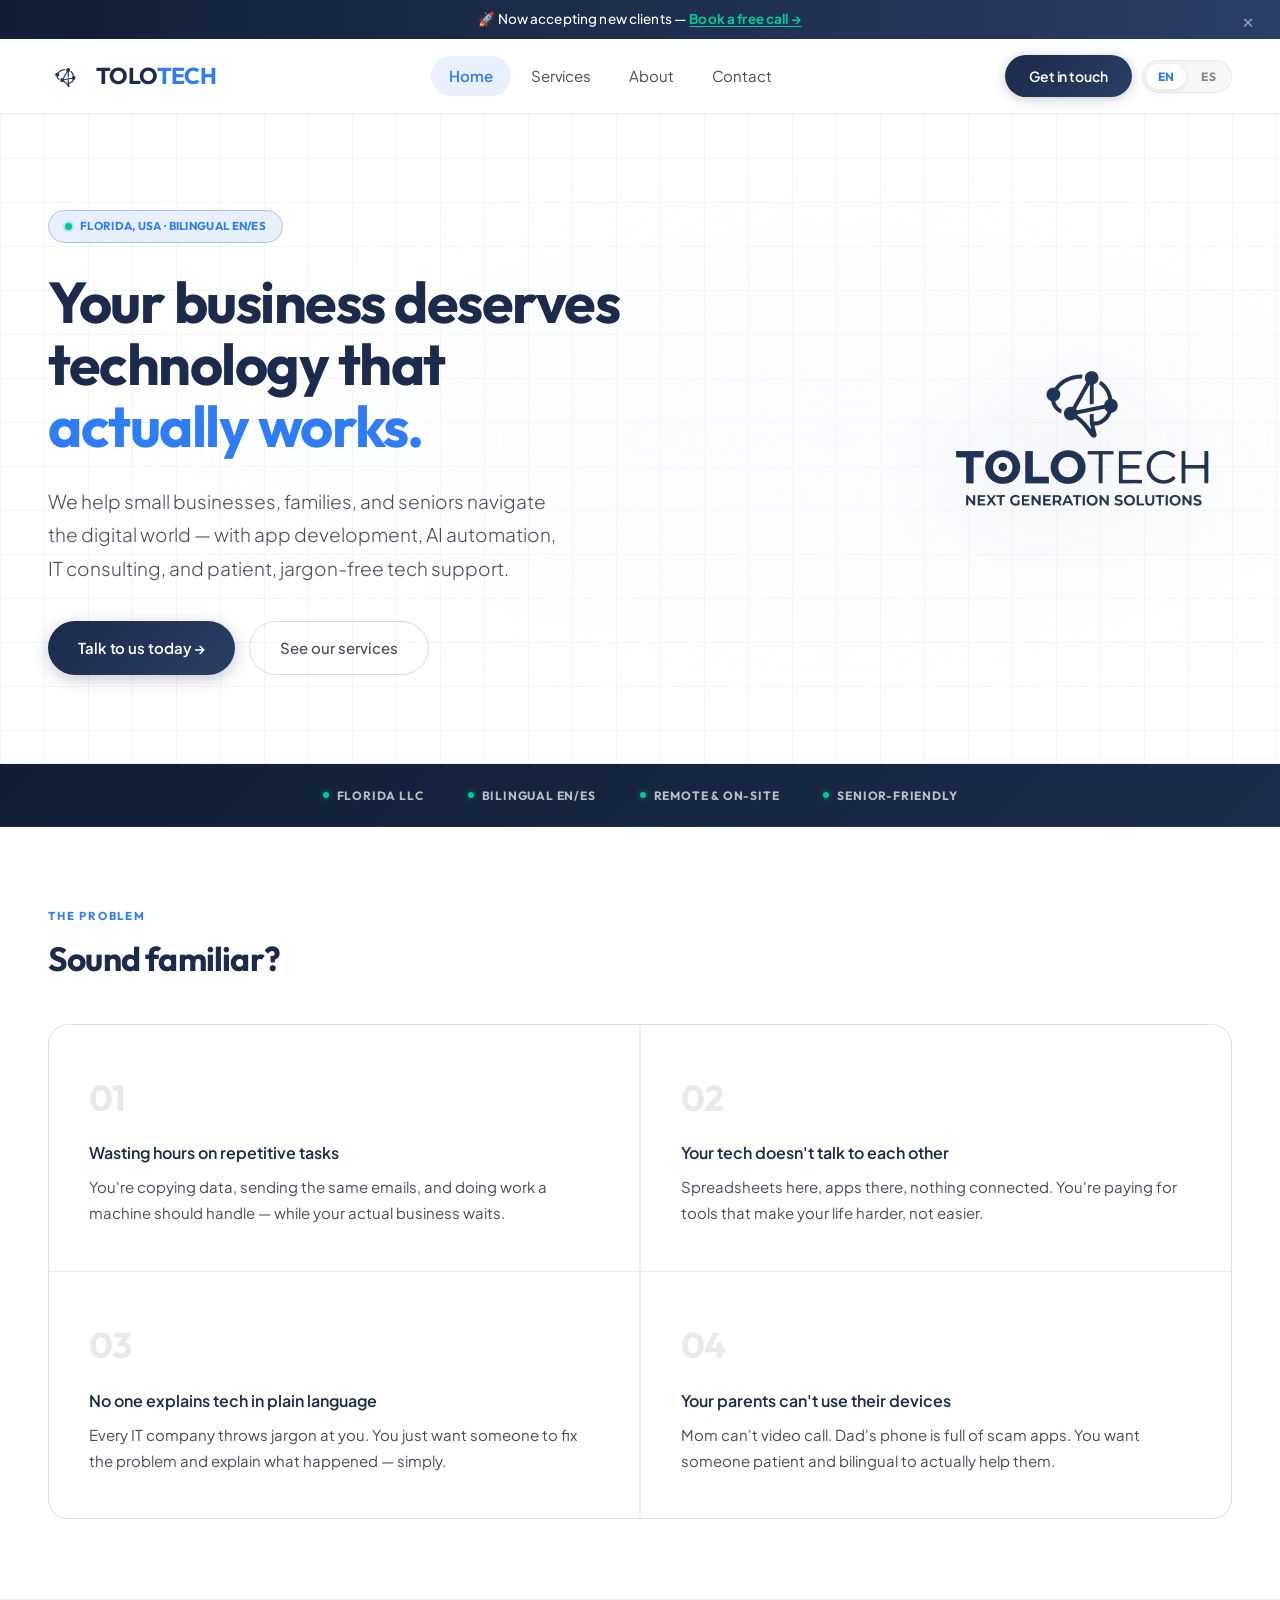
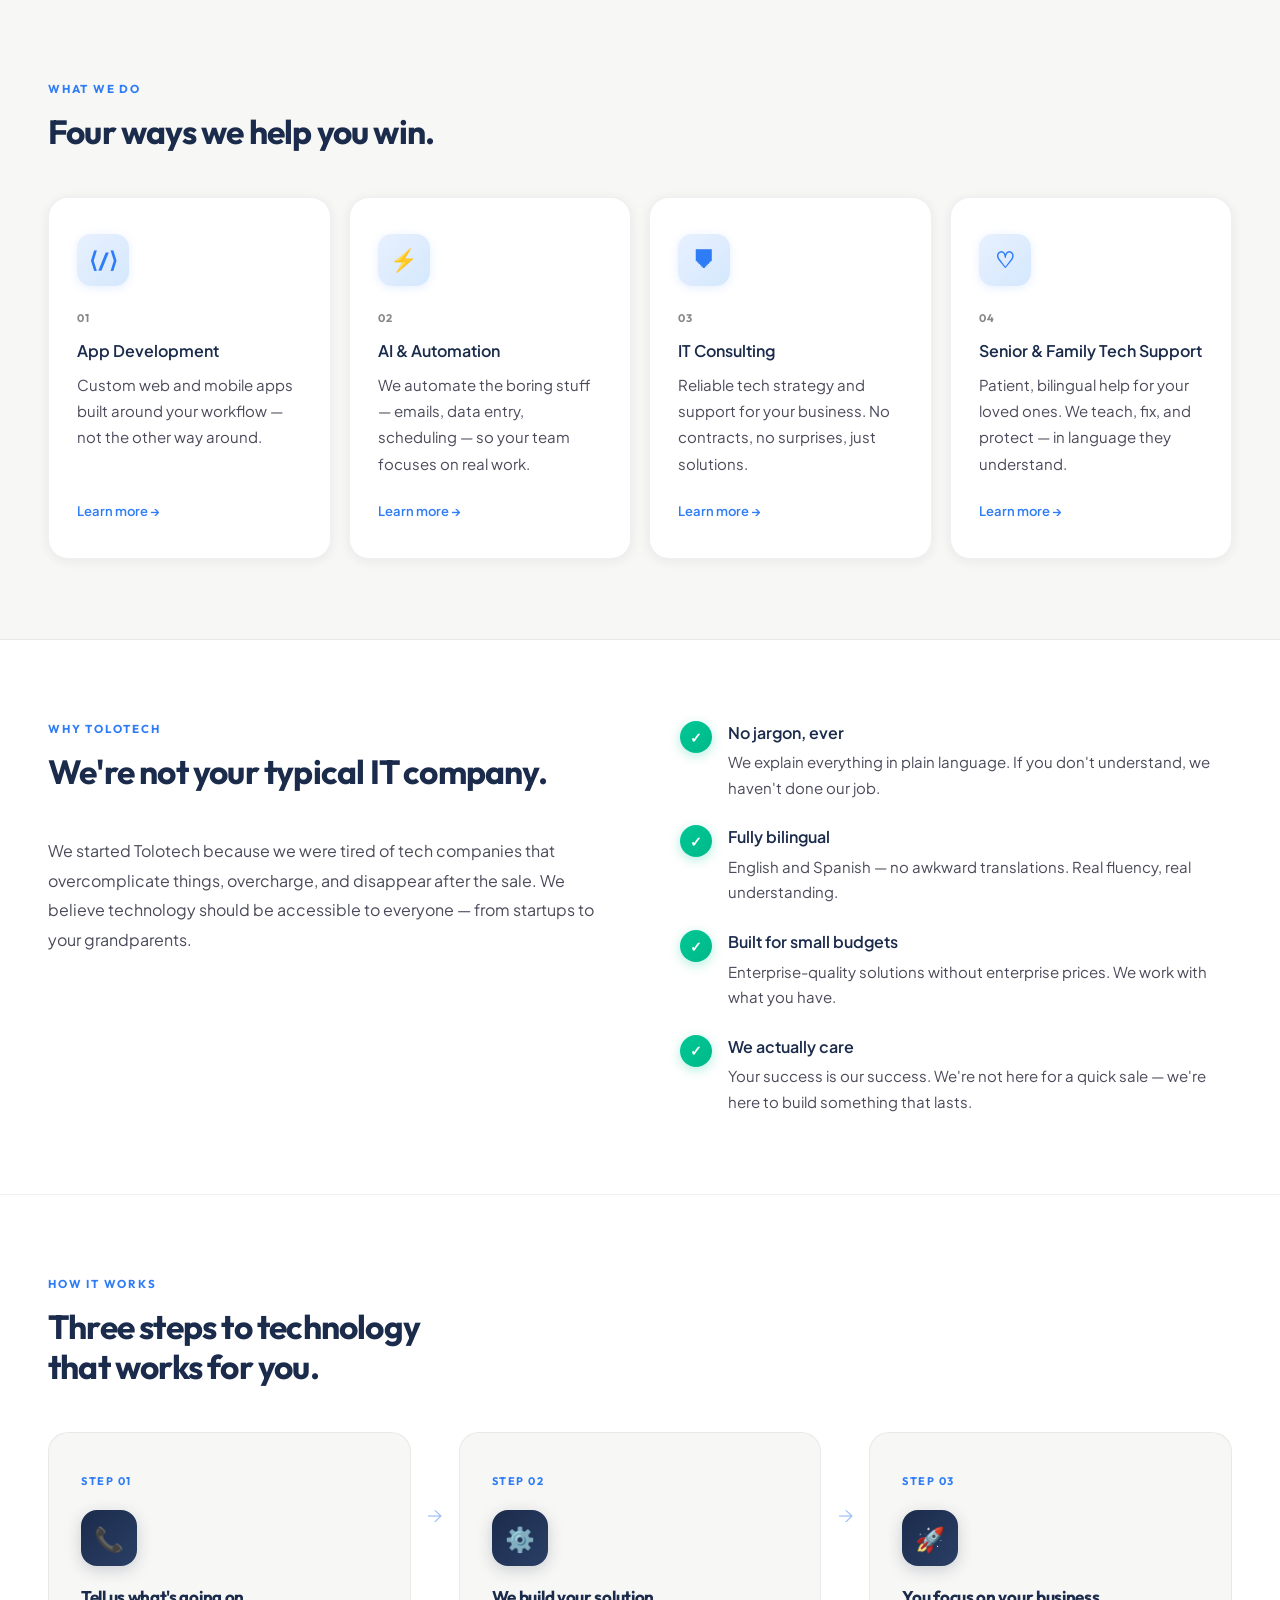
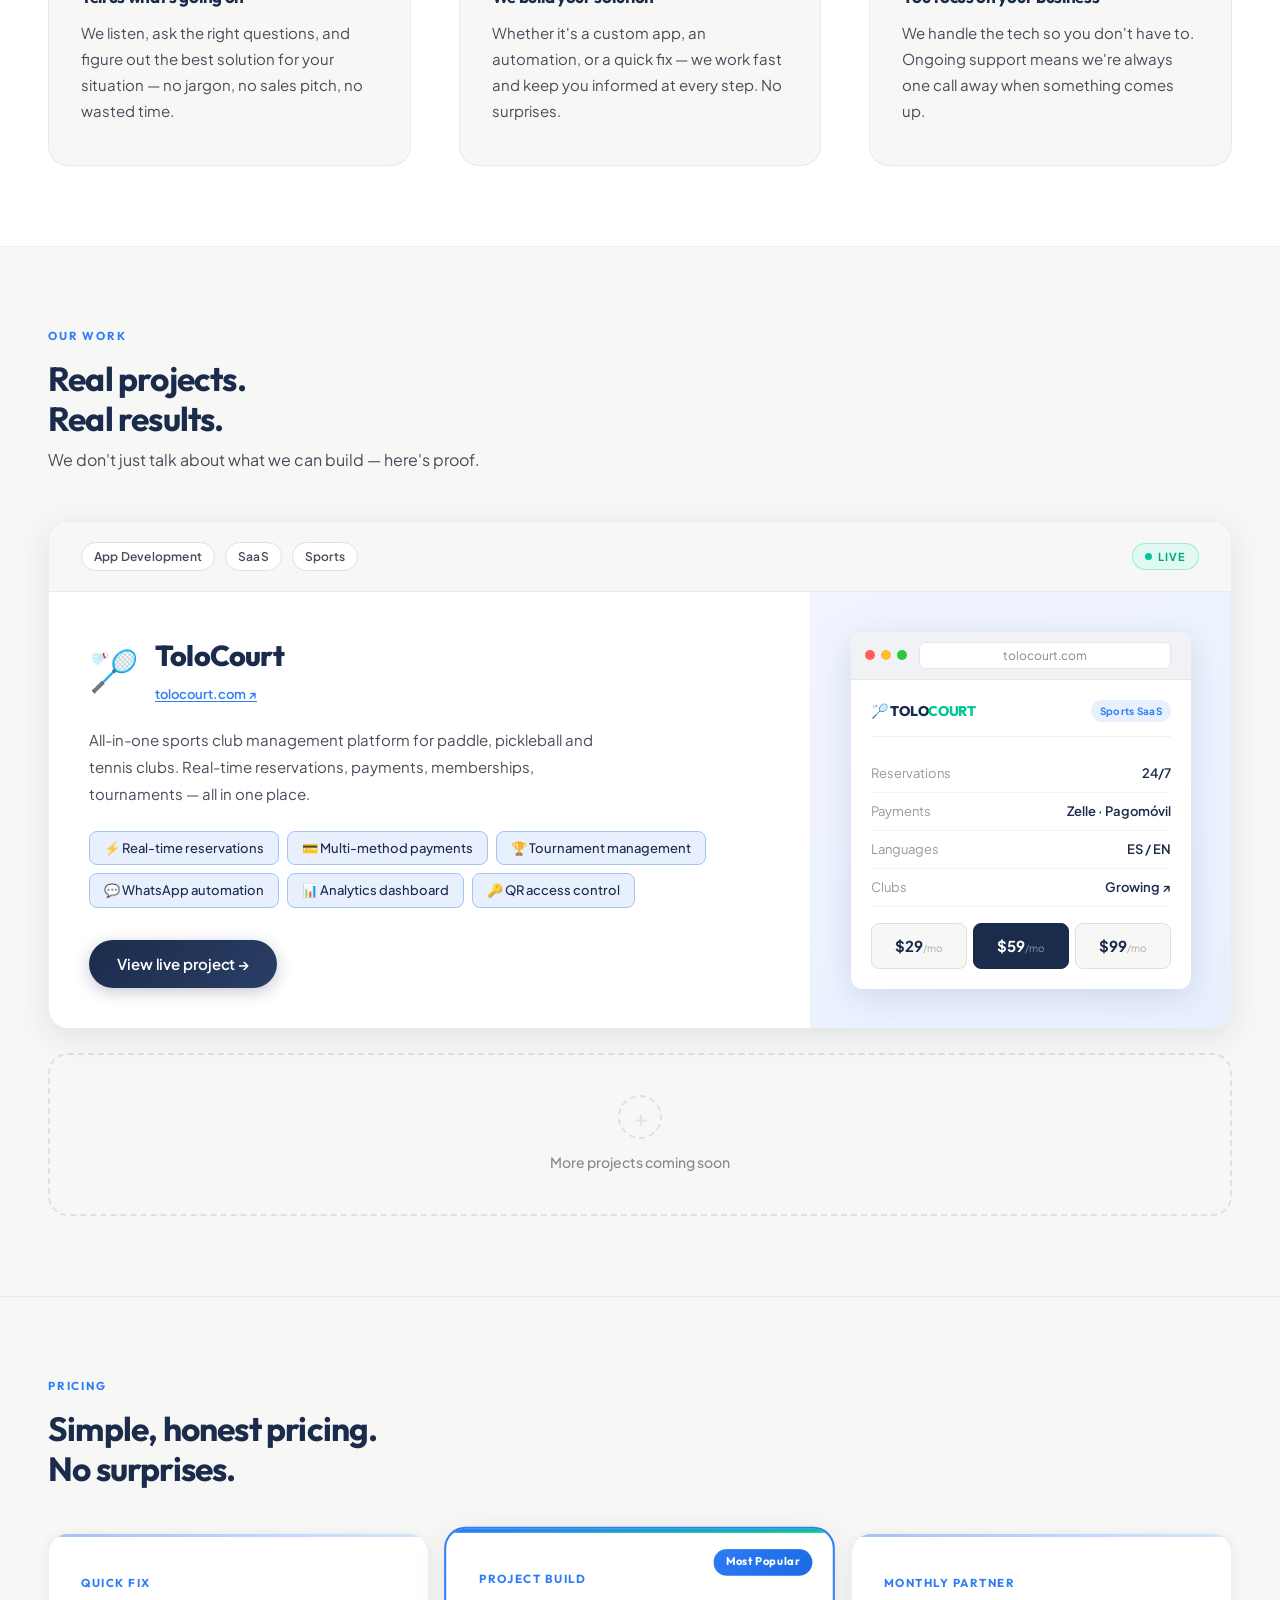
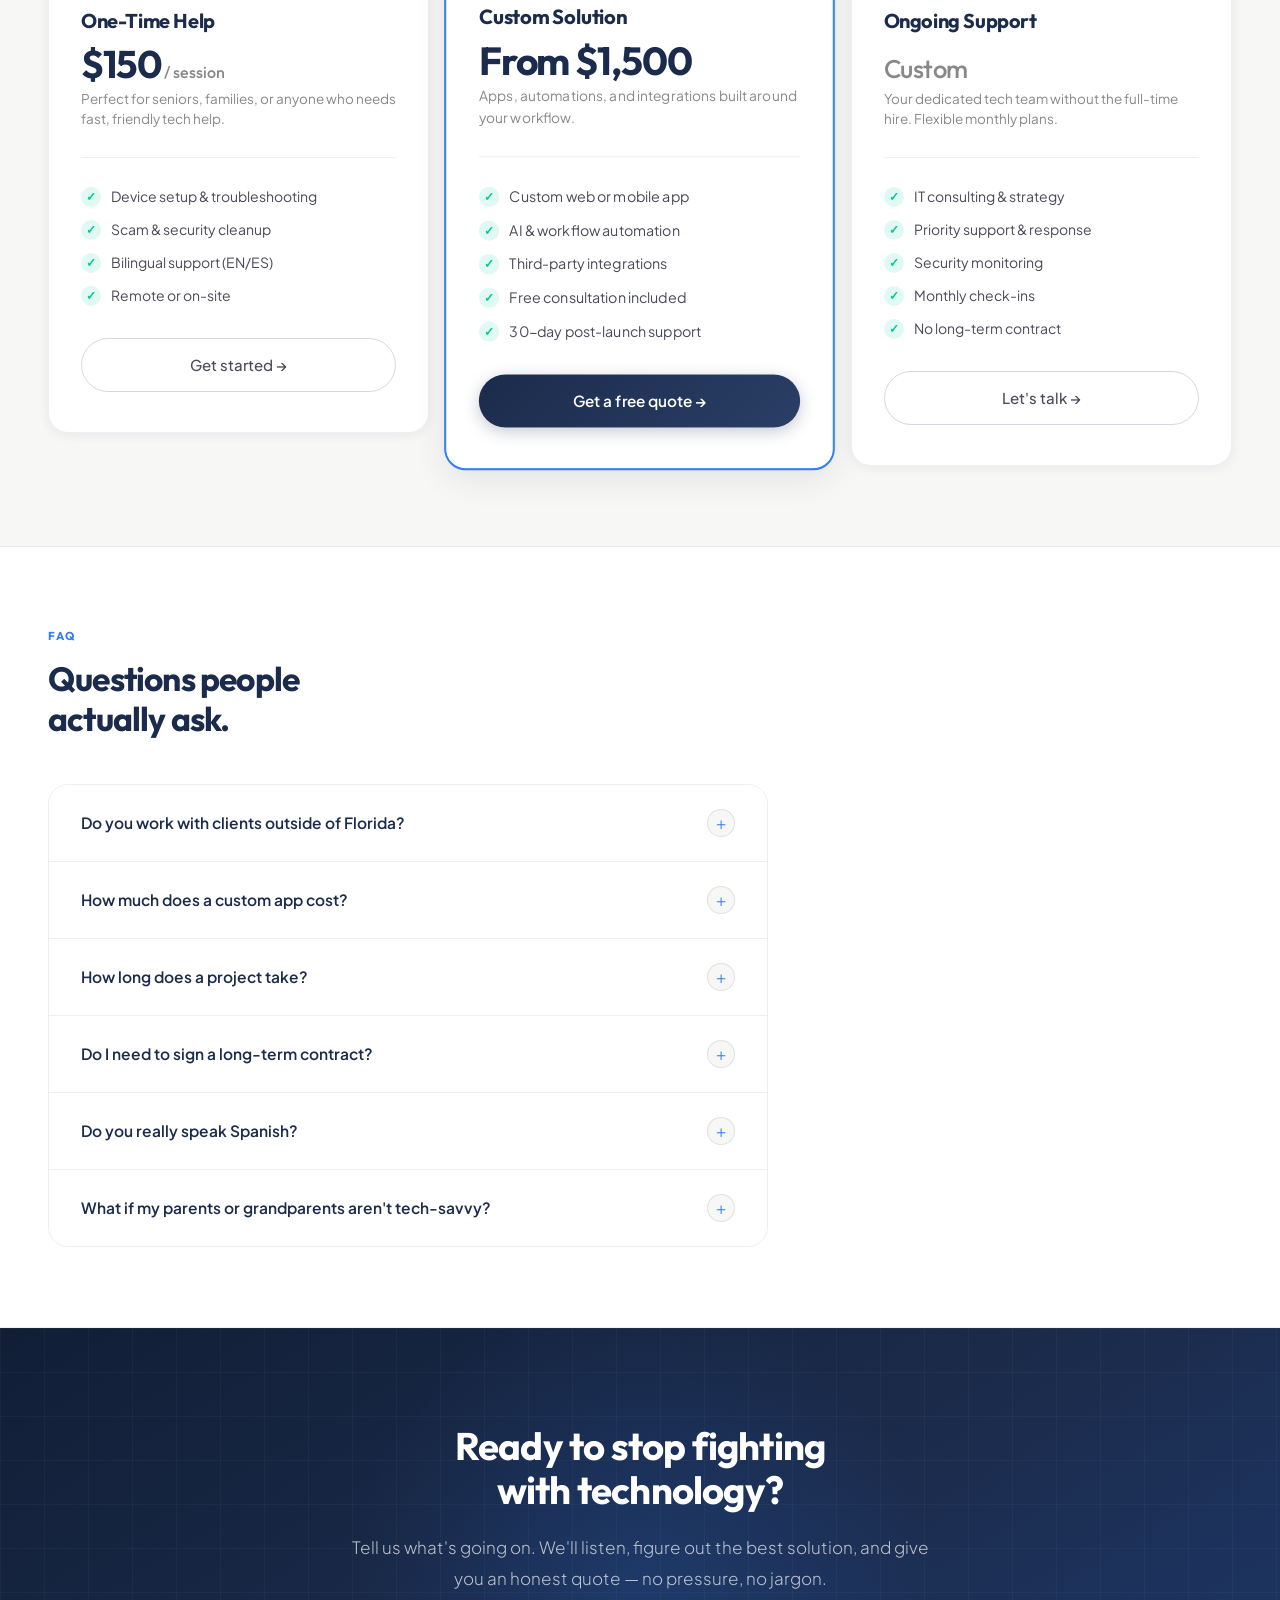
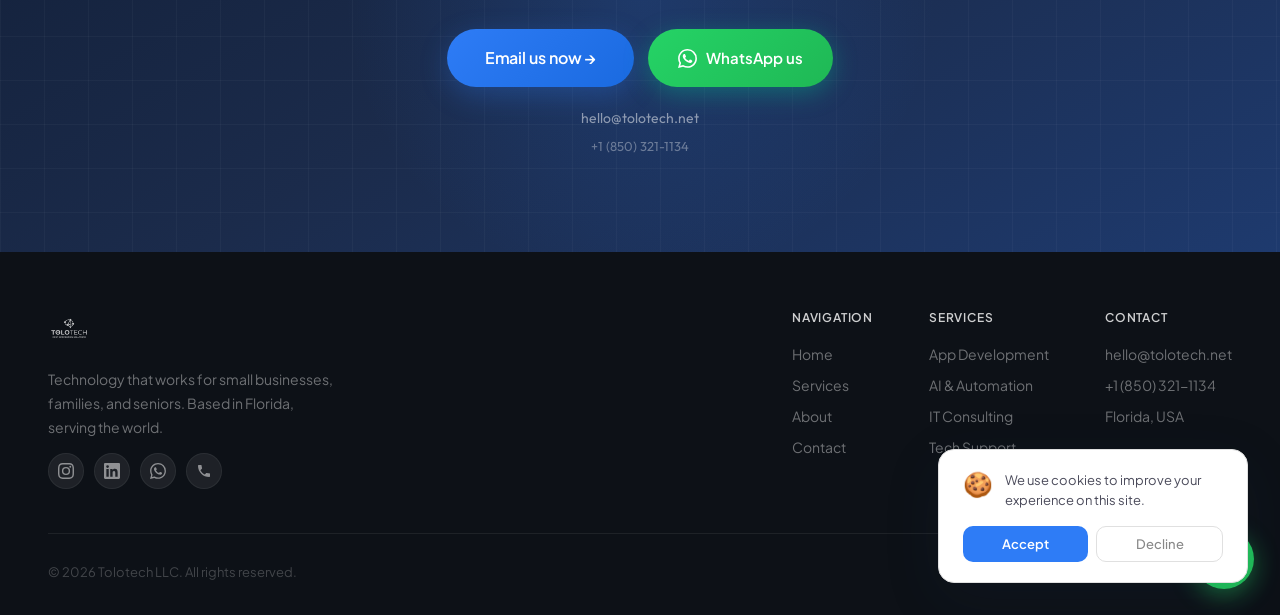
==== commit 2389c822: "Add Our Work section with ToloCourt featured project card - New "OUR WORK" section between How We Wo" ====
--- a/index.html
+++ b/index.html
@@ -166,6 +166,69 @@
 </div>
 </section>
 
+<section class="t-work">
+<div class="t-section-label" id="work-label">OUR WORK</div>
+<h2 class="t-section-h2" id="work-h2">Real projects.<br>Real results.</h2>
+<p class="t-work-sub" id="work-sub">We don't just talk about what we can build — here's proof.</p>
+
+<div class="t-work-card reveal">
+  <div class="t-work-card-meta">
+    <span class="t-work-tag" id="work-tag1">App Development</span>
+    <span class="t-work-tag" id="work-tag2">SaaS</span>
+    <span class="t-work-tag" id="work-tag3">Sports</span>
+    <span class="t-work-live"><span class="t-work-live-dot"></span><span id="work-live">LIVE</span></span>
+  </div>
+  <div class="t-work-card-body">
+    <div class="t-work-card-left">
+      <div class="t-work-logo-wrap">
+        <span class="t-work-logo-icon">🏸</span>
+        <div>
+          <h3 class="t-work-name">ToloCourt</h3>
+          <a href="https://tolocourt.com" target="_blank" rel="noopener" class="t-work-domain">tolocourt.com ↗</a>
+        </div>
+      </div>
+      <p class="t-work-desc" id="work-desc">All-in-one sports club management platform for paddle, pickleball and tennis clubs. Real-time reservations, payments, memberships, tournaments — all in one place.</p>
+      <div class="t-work-features">
+        <span id="wf1">⚡ Real-time reservations</span>
+        <span id="wf2">💳 Multi-method payments</span>
+        <span id="wf3">🏆 Tournament management</span>
+        <span id="wf4">💬 WhatsApp automation</span>
+        <span id="wf5">📊 Analytics dashboard</span>
+        <span id="wf6">🔑 QR access control</span>
+      </div>
+      <a href="https://tolocourt.com" target="_blank" rel="noopener" class="t-btn-primary t-work-cta"><span id="work-cta">View live project →</span></a>
+    </div>
+    <div class="t-work-card-right">
+      <div class="t-work-browser">
+        <div class="t-work-browser-bar">
+          <span class="t-work-dot"></span><span class="t-work-dot"></span><span class="t-work-dot"></span>
+          <span class="t-work-browser-url">tolocourt.com</span>
+        </div>
+        <div class="t-work-browser-body">
+          <div class="t-work-preview-header">
+            <span class="t-work-preview-logo">🏸 TOLO<span>COURT</span></span>
+            <span class="t-work-preview-badge" id="work-preview-badge">Sports SaaS</span>
+          </div>
+          <div class="t-work-preview-stat"><span id="wps1">Reservations</span><strong>24/7</strong></div>
+          <div class="t-work-preview-stat"><span id="wps2">Payments</span><strong>Zelle · Pagomóvil</strong></div>
+          <div class="t-work-preview-stat"><span id="wps3">Languages</span><strong>ES / EN</strong></div>
+          <div class="t-work-preview-stat"><span id="wps4">Clubs</span><strong id="wps4v">Growing ↗</strong></div>
+          <div class="t-work-preview-plans">
+            <div class="t-work-plan">$29<small>/mo</small></div>
+            <div class="t-work-plan t-work-plan-mid">$59<small>/mo</small></div>
+            <div class="t-work-plan">$99<small>/mo</small></div>
+          </div>
+        </div>
+      </div>
+    </div>
+  </div>
+</div>
+
+<div class="t-work-coming">
+  <div class="t-work-coming-icon">+</div>
+  <p id="work-coming">More projects coming soon</p>
+</div>
+</section>
 
 <section class="t-pricing">
 <div class="t-section-label" id="price-label">PRICING</div>
--- a/assets/style.css
+++ b/assets/style.css
@@ -1649,6 +1649,272 @@
 }
 
 /* ══════════════════════════════════════
+   OUR WORK section
+   ══════════════════════════════════════ */
+
+.t-work {
+  padding: 5rem 3rem;
+  border-bottom: 1px solid rgba(27,43,75,0.07);
+  background: var(--bg-alt);
+}
+.t-work .t-section-h2 { margin-bottom: 0.5rem; }
+.t-work-sub {
+  font-size: 16px;
+  color: var(--text-secondary);
+  margin-bottom: 3rem;
+  font-weight: 400;
+}
+
+/* ── Featured project card ── */
+.t-work-card {
+  background: #fff;
+  border: 1px solid rgba(27,43,75,0.09);
+  border-radius: var(--radius-xl);
+  box-shadow: var(--shadow-md);
+  overflow: hidden;
+  margin-bottom: 1.5rem;
+  transition: box-shadow 0.3s;
+}
+.t-work-card:hover { box-shadow: var(--shadow-lg); }
+
+.t-work-card-meta {
+  display: flex;
+  align-items: center;
+  gap: 10px;
+  flex-wrap: wrap;
+  padding: 1.25rem 2rem;
+  border-bottom: 1px solid rgba(27,43,75,0.07);
+  background: var(--bg-alt);
+}
+.t-work-tag {
+  font-size: 12px;
+  font-weight: 600;
+  color: var(--text-secondary);
+  background: #fff;
+  border: 1px solid var(--border);
+  border-radius: 99px;
+  padding: 4px 12px;
+  letter-spacing: 0.2px;
+}
+.t-work-live {
+  display: flex;
+  align-items: center;
+  gap: 6px;
+  font-size: 11px;
+  font-weight: 700;
+  color: #00a878;
+  background: #e0faf3;
+  border: 1px solid rgba(0,200,150,0.3);
+  border-radius: 99px;
+  padding: 4px 12px;
+  letter-spacing: 1px;
+  text-transform: uppercase;
+  margin-left: auto;
+}
+.t-work-live-dot {
+  width: 7px; height: 7px;
+  background: var(--teal);
+  border-radius: 50%;
+  animation: t-pulse 1.8s infinite;
+}
+@keyframes t-pulse {
+  0%,100% { opacity: 1; transform: scale(1); }
+  50%      { opacity: 0.5; transform: scale(1.3); }
+}
+
+.t-work-card-body {
+  display: grid;
+  grid-template-columns: 1fr 420px;
+  gap: 0;
+}
+.t-work-card-left {
+  padding: 2.5rem 2.5rem;
+  border-right: 1px solid rgba(27,43,75,0.07);
+}
+.t-work-logo-wrap {
+  display: flex;
+  align-items: center;
+  gap: 16px;
+  margin-bottom: 1.25rem;
+}
+.t-work-logo-icon { font-size: 2.5rem; line-height: 1; }
+.t-work-name {
+  font-family: 'Outfit', sans-serif;
+  font-size: 1.8rem;
+  font-weight: 800;
+  color: var(--navy);
+  letter-spacing: -0.8px;
+  margin: 0 0 2px;
+}
+.t-work-domain {
+  font-size: 13px;
+  color: var(--blue);
+  font-weight: 600;
+  text-decoration: underline;
+  text-underline-offset: 2px;
+  transition: opacity 0.2s;
+}
+.t-work-domain:hover { opacity: 0.75; }
+.t-work-desc {
+  font-size: 15px;
+  color: var(--text-secondary);
+  line-height: 1.8;
+  margin-bottom: 1.5rem;
+  max-width: 520px;
+}
+.t-work-features {
+  display: flex;
+  flex-wrap: wrap;
+  gap: 8px;
+  margin-bottom: 2rem;
+}
+.t-work-features span {
+  font-size: 13px;
+  font-weight: 500;
+  color: var(--navy);
+  background: var(--blue-light);
+  border: 1px solid var(--blue-border);
+  border-radius: 8px;
+  padding: 6px 14px;
+}
+.t-work-cta { font-size: 15px; padding: 12px 28px; }
+
+/* ── Browser mockup (right panel) ── */
+.t-work-card-right {
+  padding: 2rem;
+  background: linear-gradient(145deg, #f0f4ff 0%, #e8f0fe 100%);
+  display: flex;
+  align-items: center;
+  justify-content: center;
+}
+.t-work-browser {
+  background: #fff;
+  border-radius: 12px;
+  box-shadow: 0 8px 32px rgba(27,43,75,0.12);
+  overflow: hidden;
+  width: 100%;
+  max-width: 340px;
+}
+.t-work-browser-bar {
+  background: #f0f2f5;
+  padding: 10px 14px;
+  display: flex;
+  align-items: center;
+  gap: 6px;
+  border-bottom: 1px solid #e4e6ea;
+}
+.t-work-dot {
+  width: 10px; height: 10px;
+  border-radius: 50%;
+  background: #ddd;
+}
+.t-work-dot:nth-child(1) { background: #ff5f57; }
+.t-work-dot:nth-child(2) { background: #ffbd2e; }
+.t-work-dot:nth-child(3) { background: #28c840; }
+.t-work-browser-url {
+  flex: 1;
+  text-align: center;
+  font-size: 12px;
+  color: #888;
+  background: #fff;
+  border: 1px solid #e4e6ea;
+  border-radius: 6px;
+  padding: 3px 10px;
+  margin: 0 6px;
+}
+.t-work-browser-body { padding: 20px; }
+.t-work-preview-header {
+  display: flex;
+  align-items: center;
+  justify-content: space-between;
+  margin-bottom: 18px;
+  padding-bottom: 14px;
+  border-bottom: 1px solid #f0f0f0;
+}
+.t-work-preview-logo {
+  font-family: 'Outfit', sans-serif;
+  font-size: 14px;
+  font-weight: 800;
+  color: var(--navy);
+  letter-spacing: -0.3px;
+}
+.t-work-preview-logo span { color: var(--teal); }
+.t-work-preview-badge {
+  font-size: 10px;
+  font-weight: 700;
+  color: var(--blue);
+  background: var(--blue-light);
+  border-radius: 99px;
+  padding: 3px 9px;
+  letter-spacing: 0.3px;
+}
+.t-work-preview-stat {
+  display: flex;
+  justify-content: space-between;
+  align-items: center;
+  padding: 8px 0;
+  border-bottom: 1px solid #f5f5f5;
+  font-size: 13px;
+}
+.t-work-preview-stat span { color: #999; }
+.t-work-preview-stat strong { color: var(--navy); font-weight: 600; }
+.t-work-preview-plans {
+  display: flex;
+  gap: 6px;
+  margin-top: 16px;
+}
+.t-work-plan {
+  flex: 1;
+  text-align: center;
+  background: var(--bg-alt);
+  border: 1px solid var(--border);
+  border-radius: 8px;
+  padding: 10px 6px;
+  font-size: 15px;
+  font-weight: 700;
+  color: var(--navy);
+}
+.t-work-plan small { font-size: 10px; font-weight: 400; color: #aaa; }
+.t-work-plan-mid {
+  background: var(--navy);
+  border-color: var(--navy);
+  color: #fff;
+}
+.t-work-plan-mid small { color: rgba(255,255,255,0.5); }
+
+/* ── Coming soon placeholder ── */
+.t-work-coming {
+  border: 2px dashed var(--border);
+  border-radius: var(--radius-xl);
+  padding: 2.5rem;
+  text-align: center;
+  color: var(--text-muted);
+}
+.t-work-coming-icon {
+  width: 44px; height: 44px;
+  border: 2px dashed var(--border);
+  border-radius: 50%;
+  line-height: 40px;
+  font-size: 22px;
+  color: var(--border);
+  margin: 0 auto 0.75rem;
+}
+.t-work-coming p { font-size: 14px; margin: 0; font-weight: 500; }
+
+/* ── Responsive ── */
+@media (max-width: 1024px) {
+  .t-work-card-body { grid-template-columns: 1fr; }
+  .t-work-card-left { border-right: none; border-bottom: 1px solid rgba(27,43,75,0.07); }
+  .t-work-card-right { padding: 2rem; }
+  .t-work-browser { max-width: 400px; margin: 0 auto; }
+}
+@media (max-width: 768px) {
+  .t-work { padding: 3.5rem 1.5rem; }
+  .t-work-card-left { padding: 1.75rem 1.5rem; }
+  .t-work-card-right { display: none; }
+}
+
+/* ══════════════════════════════════════
    WAVE 4 — Announcement · Cookie · Fade
    ══════════════════════════════════════ */
 
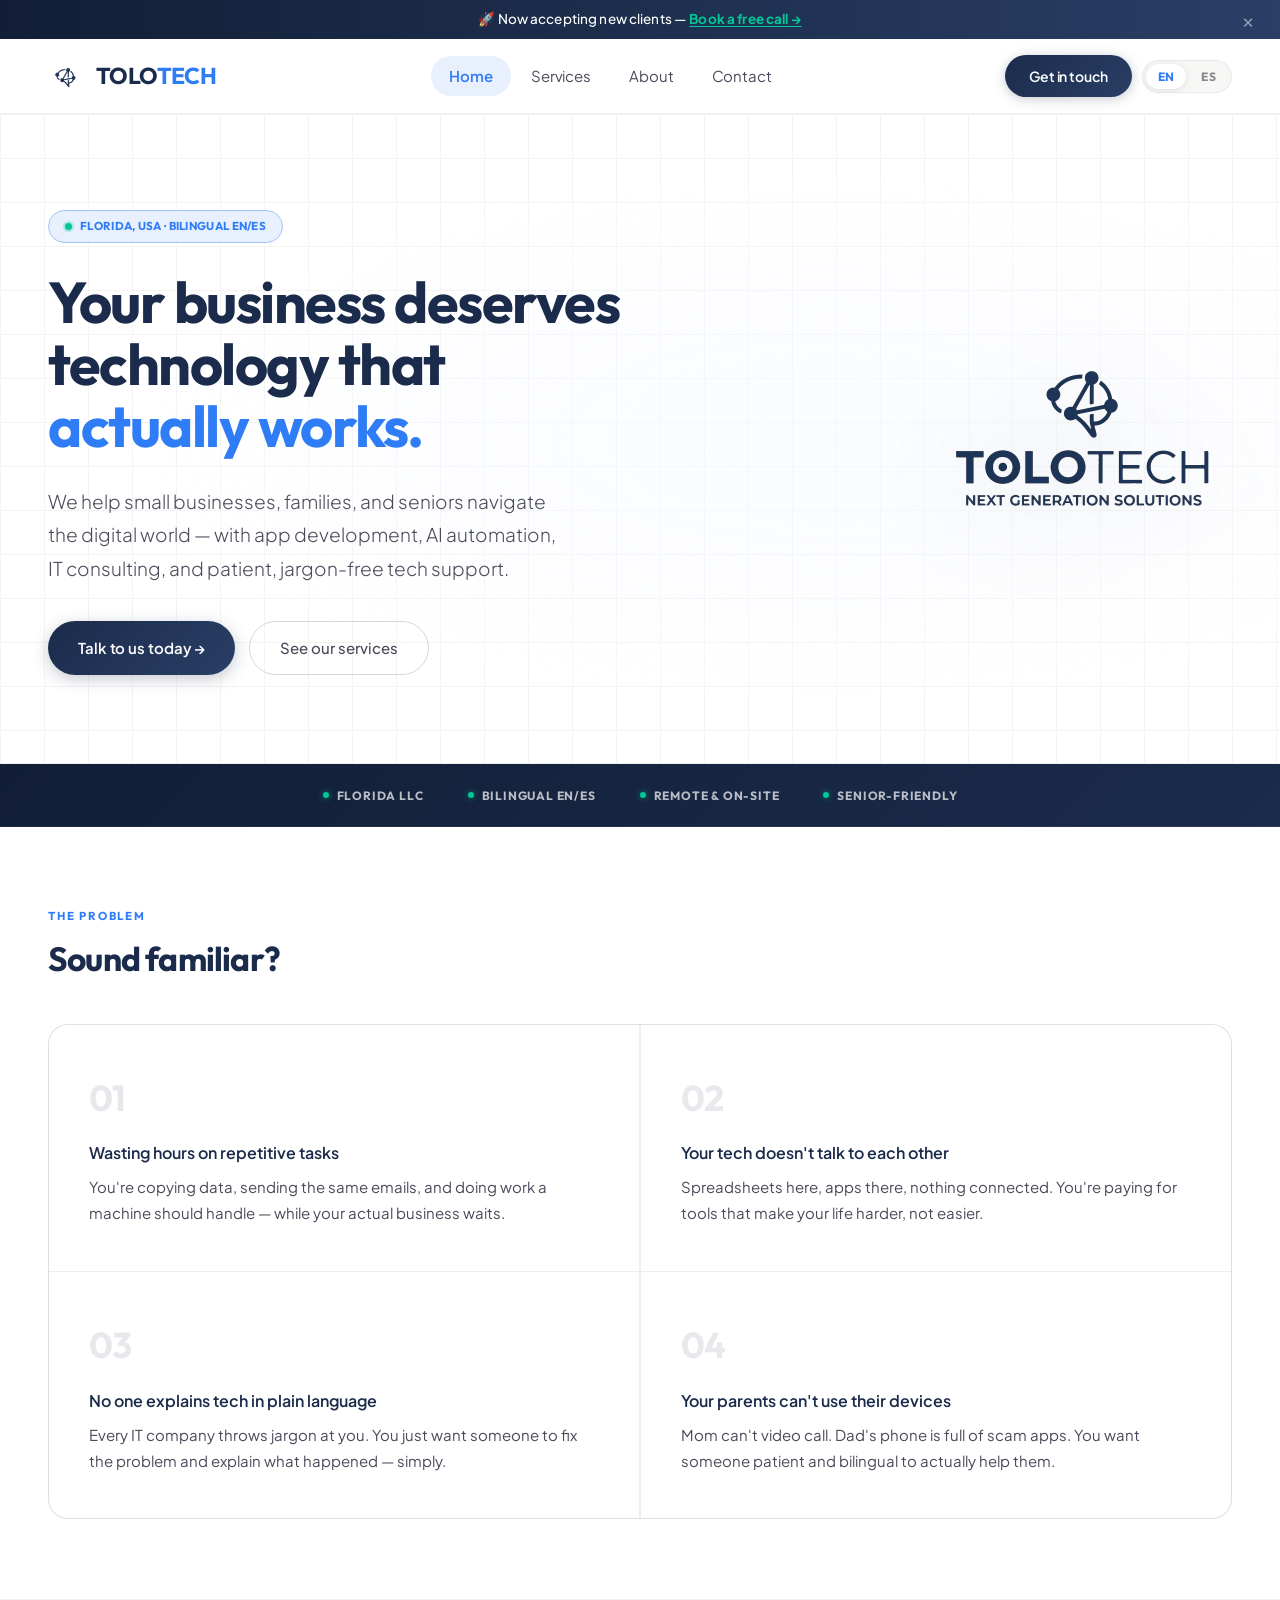
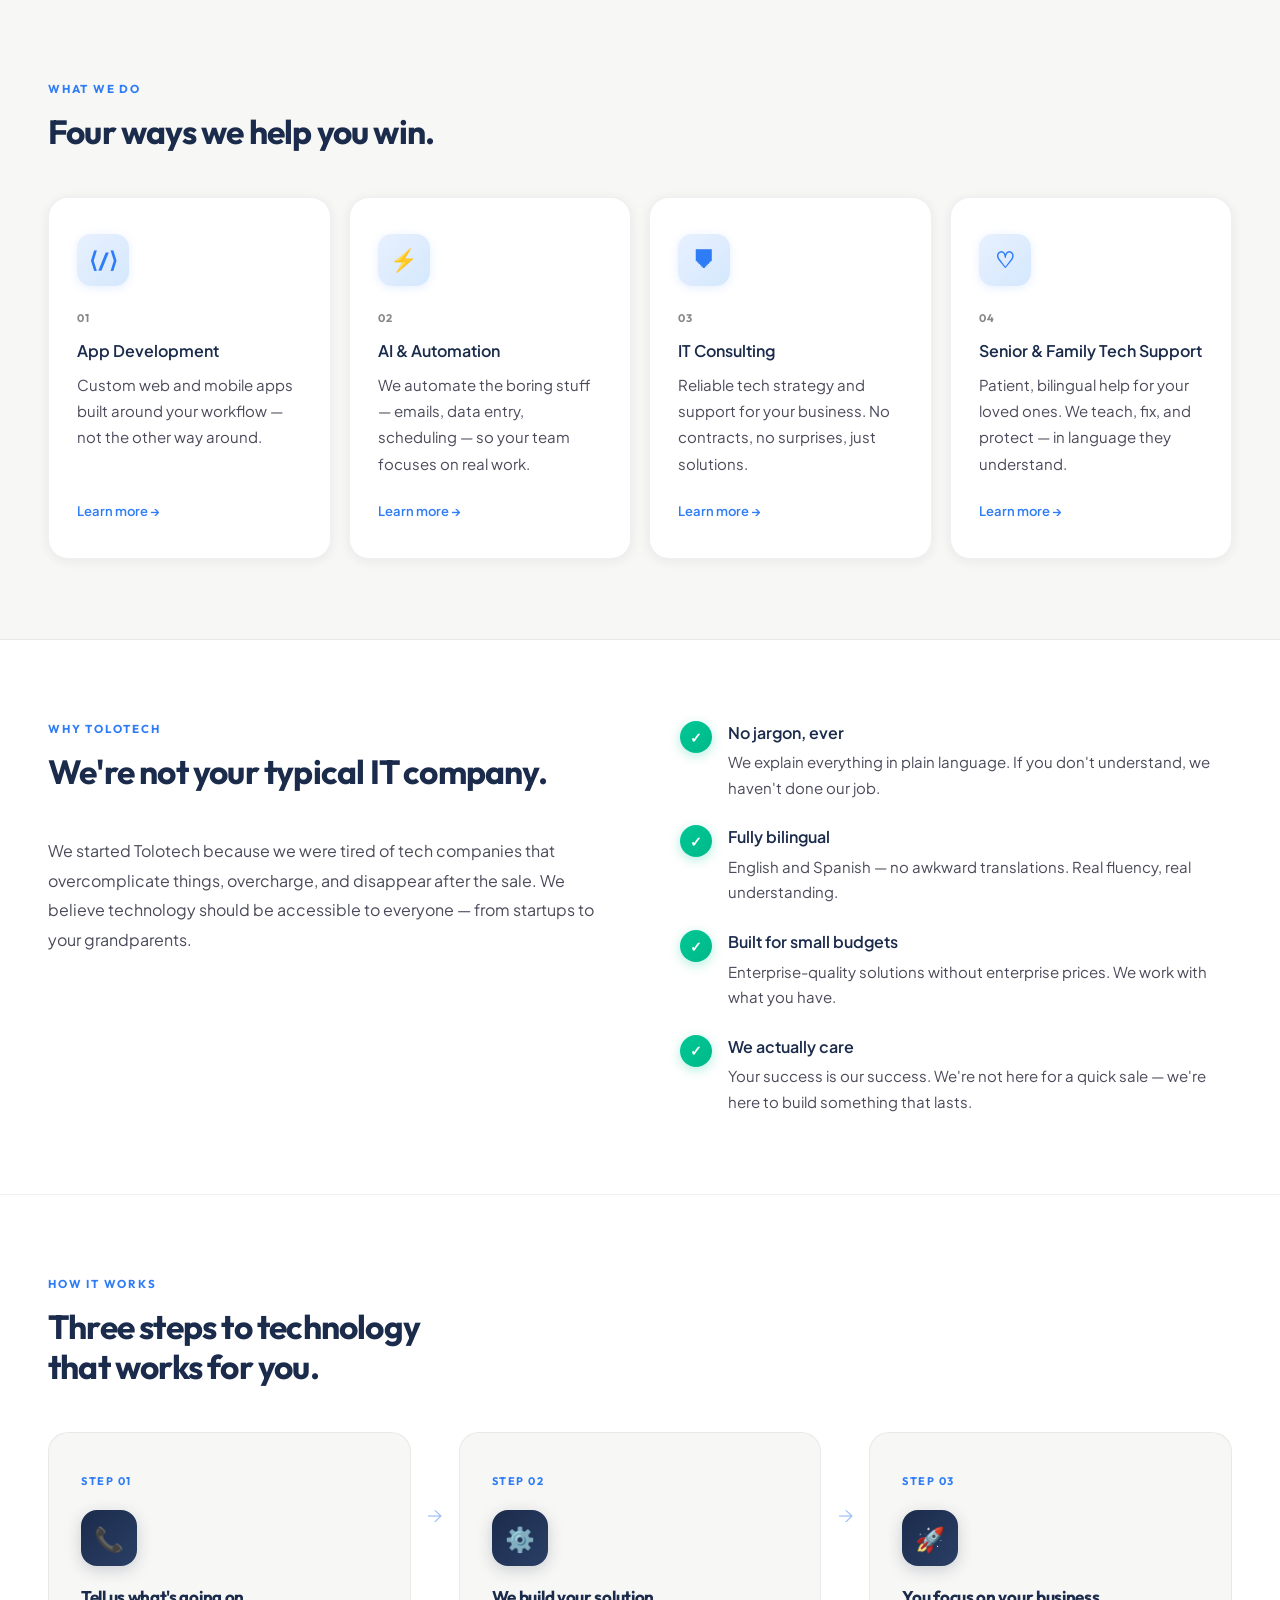
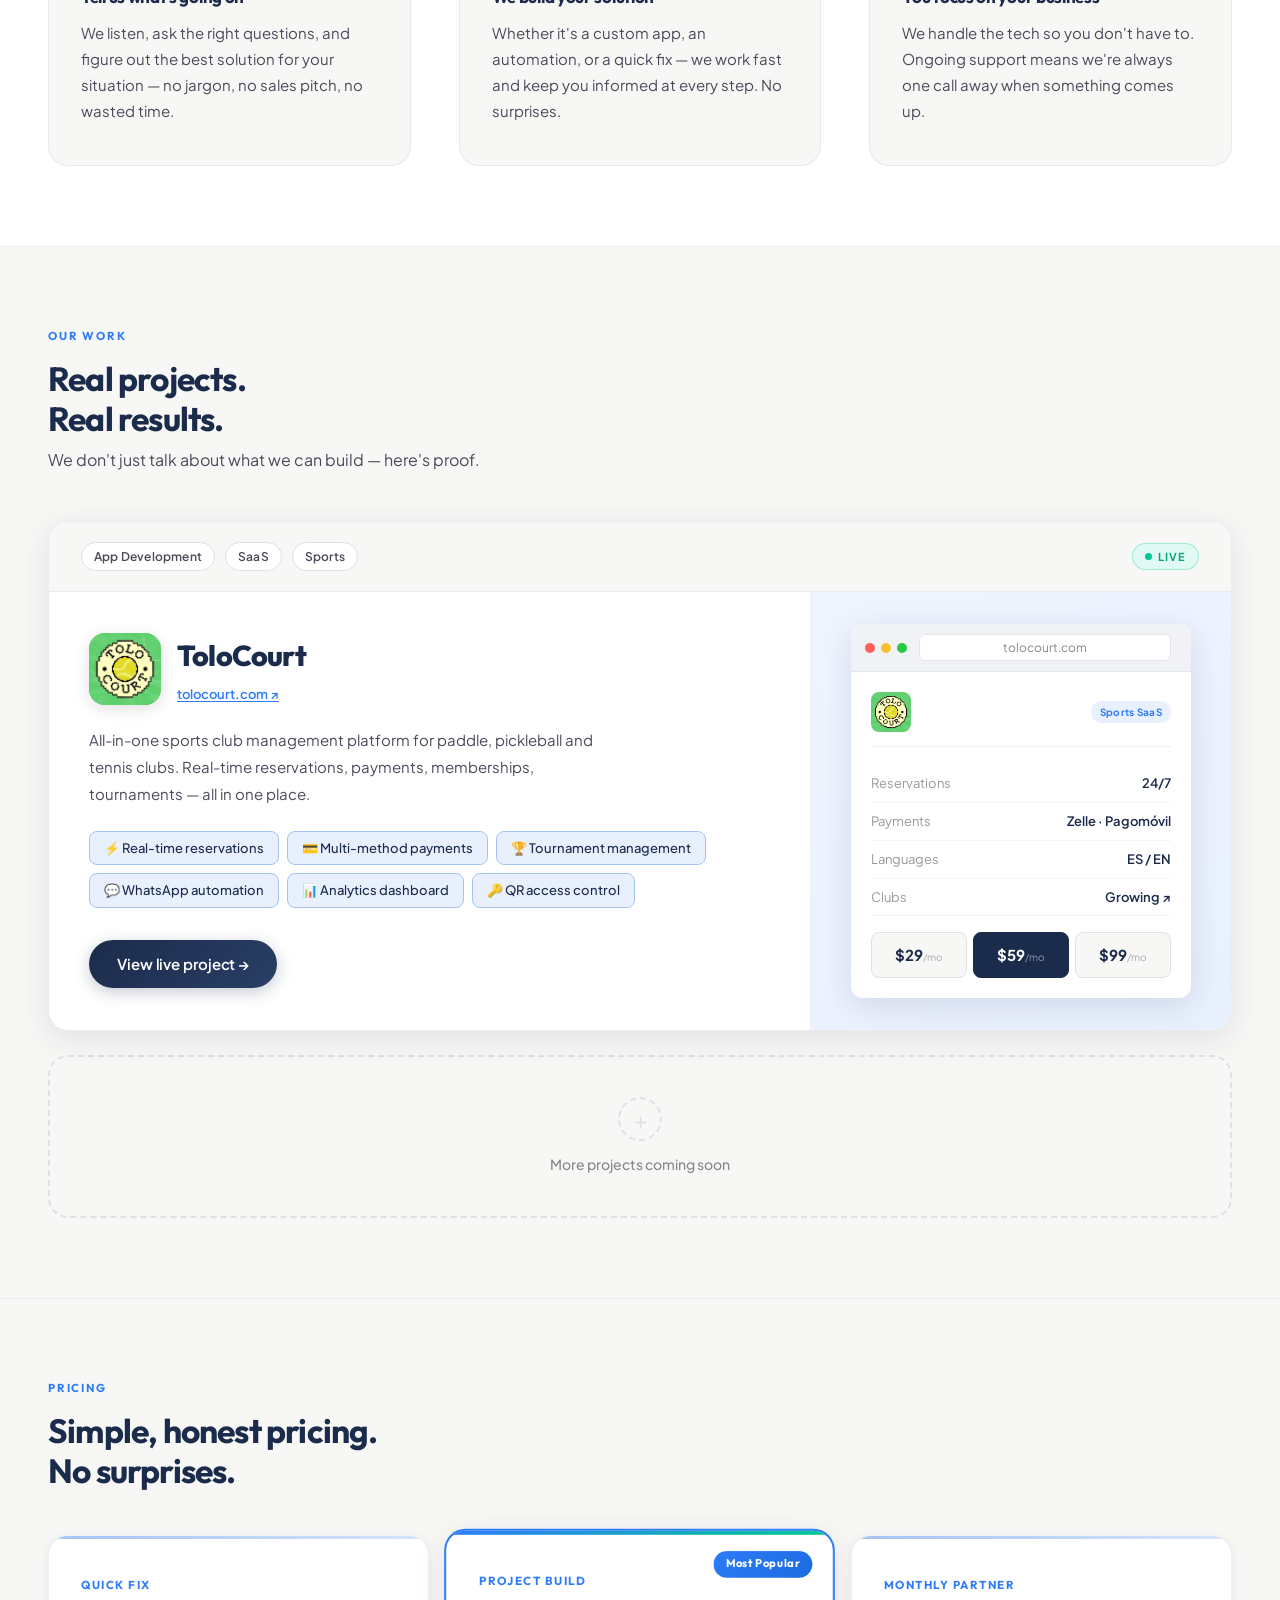
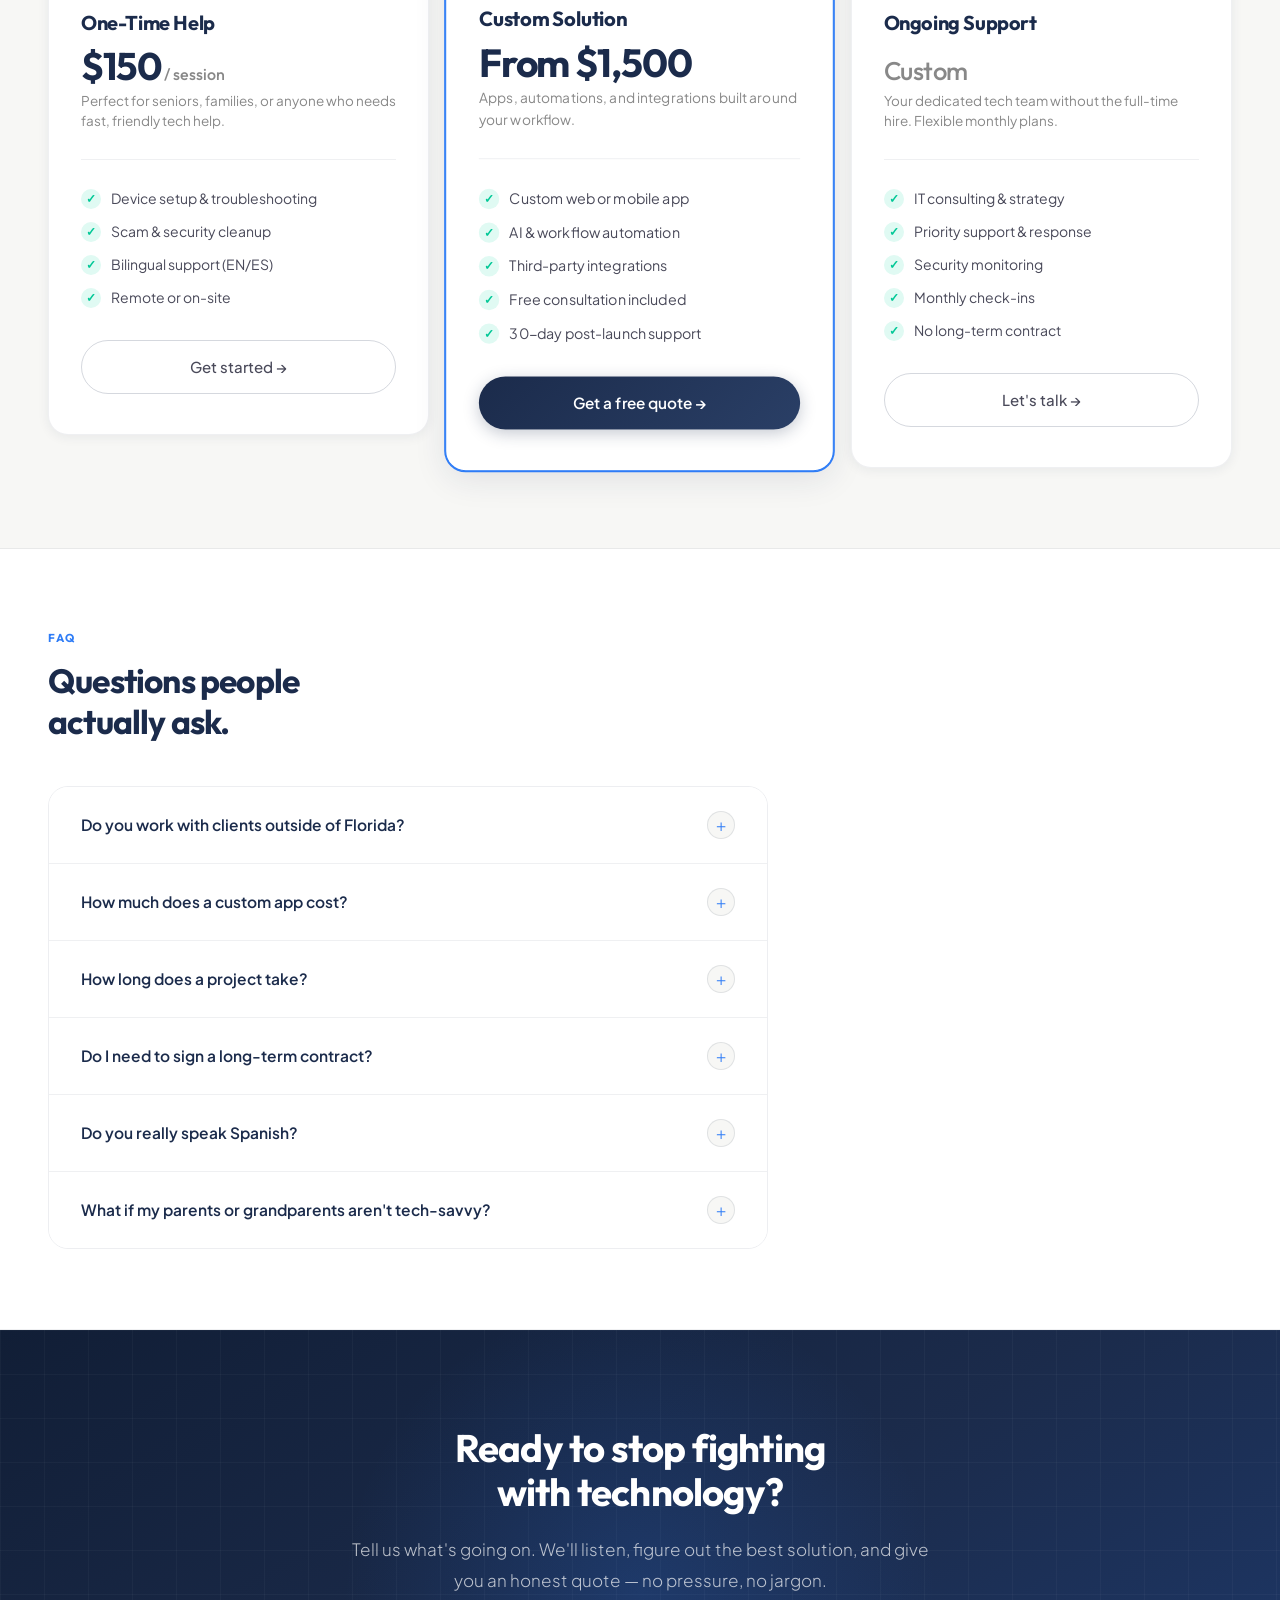
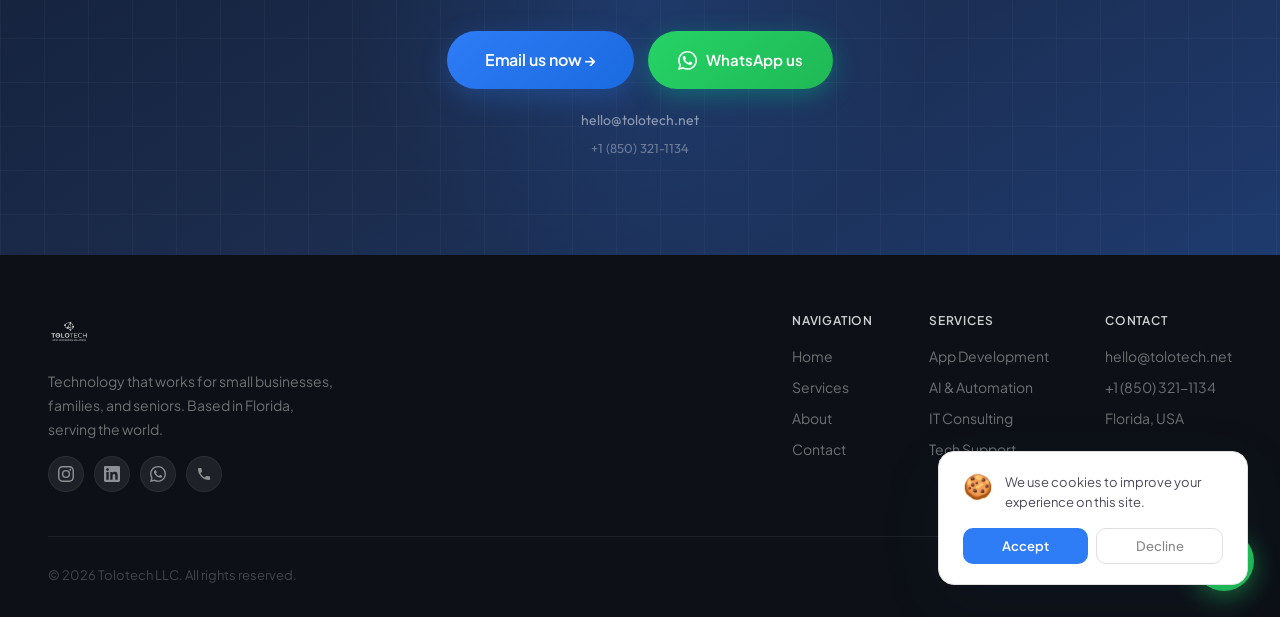
==== commit 6e29664e: "Add real ToloCourt logo to portfolio card - Replace emoji placeholder with actual ToloCourt pixel ar" ====
--- a/index.html
+++ b/index.html
@@ -181,7 +181,9 @@
   <div class="t-work-card-body">
     <div class="t-work-card-left">
       <div class="t-work-logo-wrap">
-        <span class="t-work-logo-icon">🏸</span>
+        <div class="t-work-logo-img-wrap">
+          <img src="assets/tolocourt-logo.png" alt="ToloCourt" class="t-work-logo-img" loading="lazy">
+        </div>
         <div>
           <h3 class="t-work-name">ToloCourt</h3>
           <a href="https://tolocourt.com" target="_blank" rel="noopener" class="t-work-domain">tolocourt.com ↗</a>
@@ -206,7 +208,7 @@
         </div>
         <div class="t-work-browser-body">
           <div class="t-work-preview-header">
-            <span class="t-work-preview-logo">🏸 TOLO<span>COURT</span></span>
+            <img src="assets/tolocourt-logo.png" alt="ToloCourt" class="t-work-preview-logo-img" loading="lazy">
             <span class="t-work-preview-badge" id="work-preview-badge">Sports SaaS</span>
           </div>
           <div class="t-work-preview-stat"><span id="wps1">Reservations</span><strong>24/7</strong></div>
--- a/assets/style.css
+++ b/assets/style.css
@@ -1738,6 +1738,29 @@
   margin-bottom: 1.25rem;
 }
 .t-work-logo-icon { font-size: 2.5rem; line-height: 1; }
+.t-work-logo-img-wrap {
+  width: 72px;
+  height: 72px;
+  border-radius: 16px;
+  overflow: hidden;
+  background: #4dc95a;
+  box-shadow: 0 4px 16px rgba(0,0,0,0.12);
+  flex-shrink: 0;
+}
+.t-work-logo-img {
+  width: 100%;
+  height: 100%;
+  object-fit: cover;
+  display: block;
+}
+.t-work-preview-logo-img {
+  width: 40px;
+  height: 40px;
+  border-radius: 8px;
+  object-fit: cover;
+  background: #4dc95a;
+  display: block;
+}
 .t-work-name {
   font-family: 'Outfit', sans-serif;
   font-size: 1.8rem;
